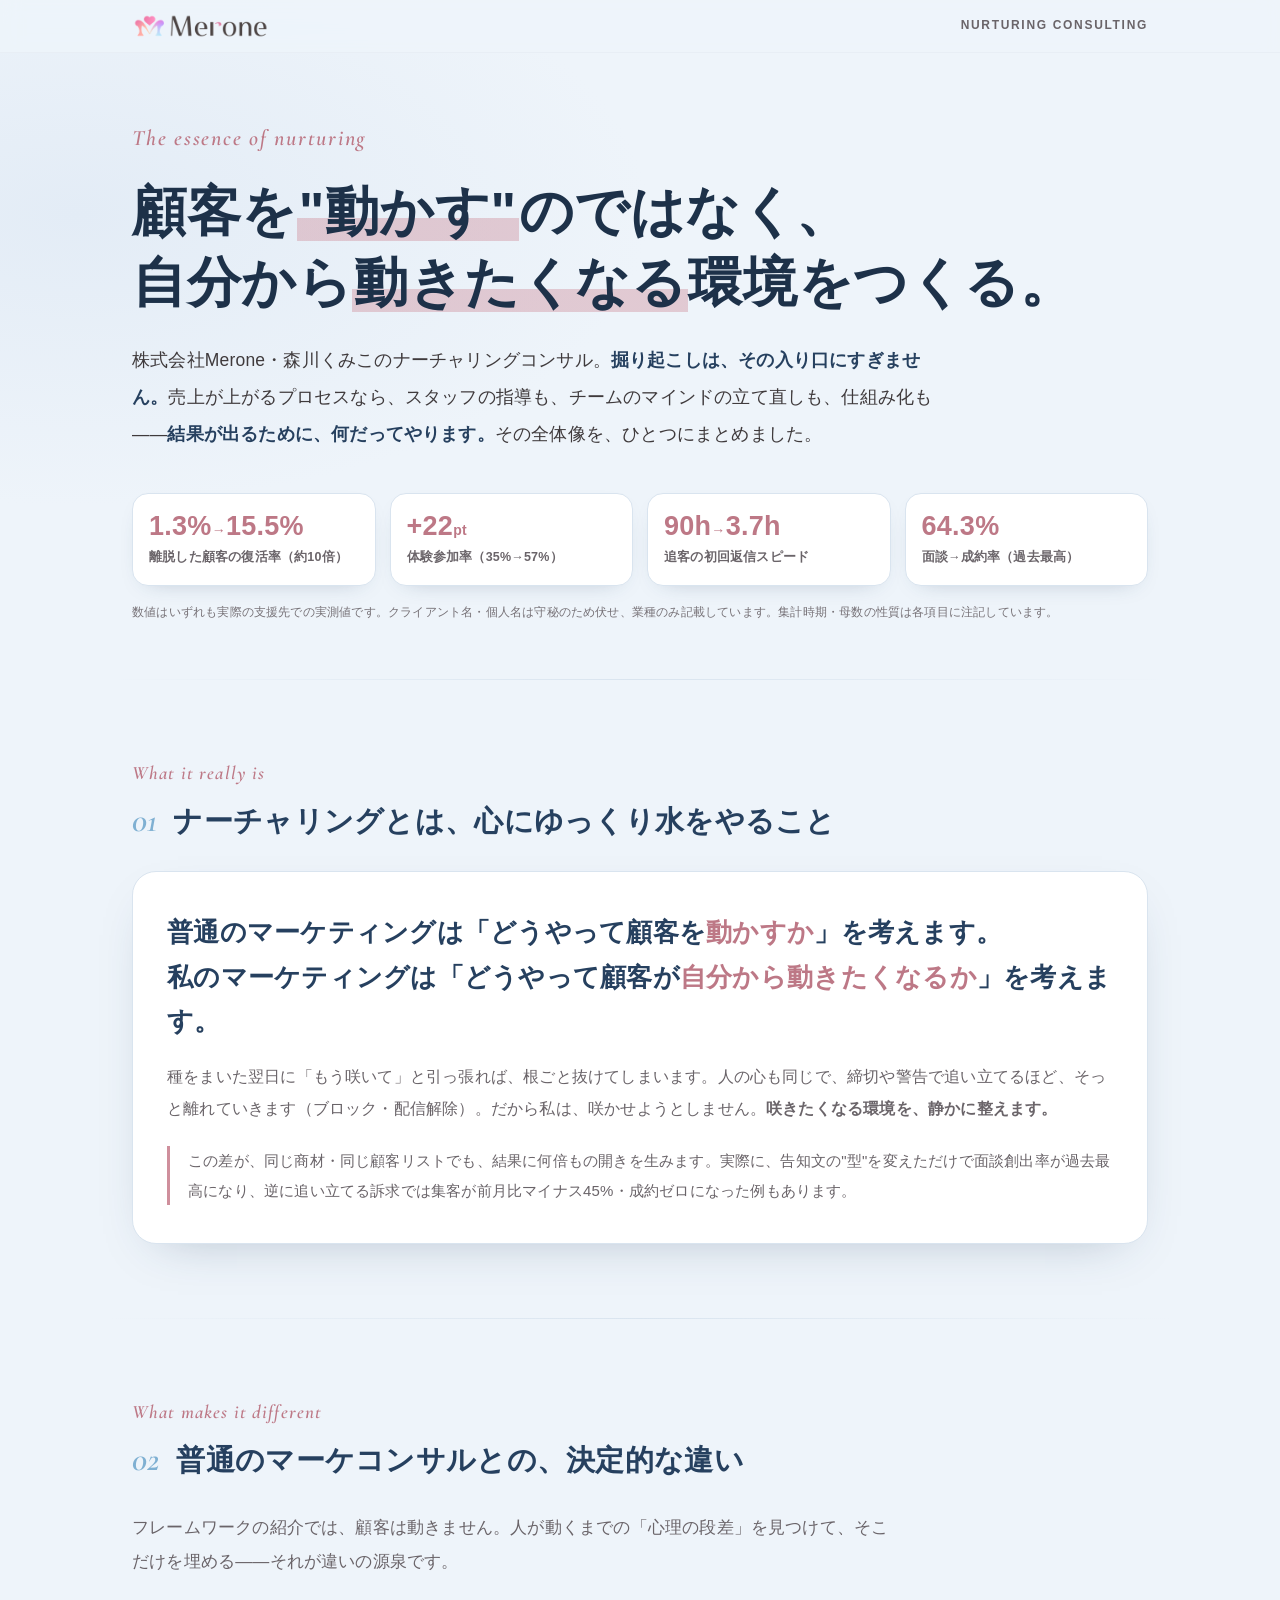
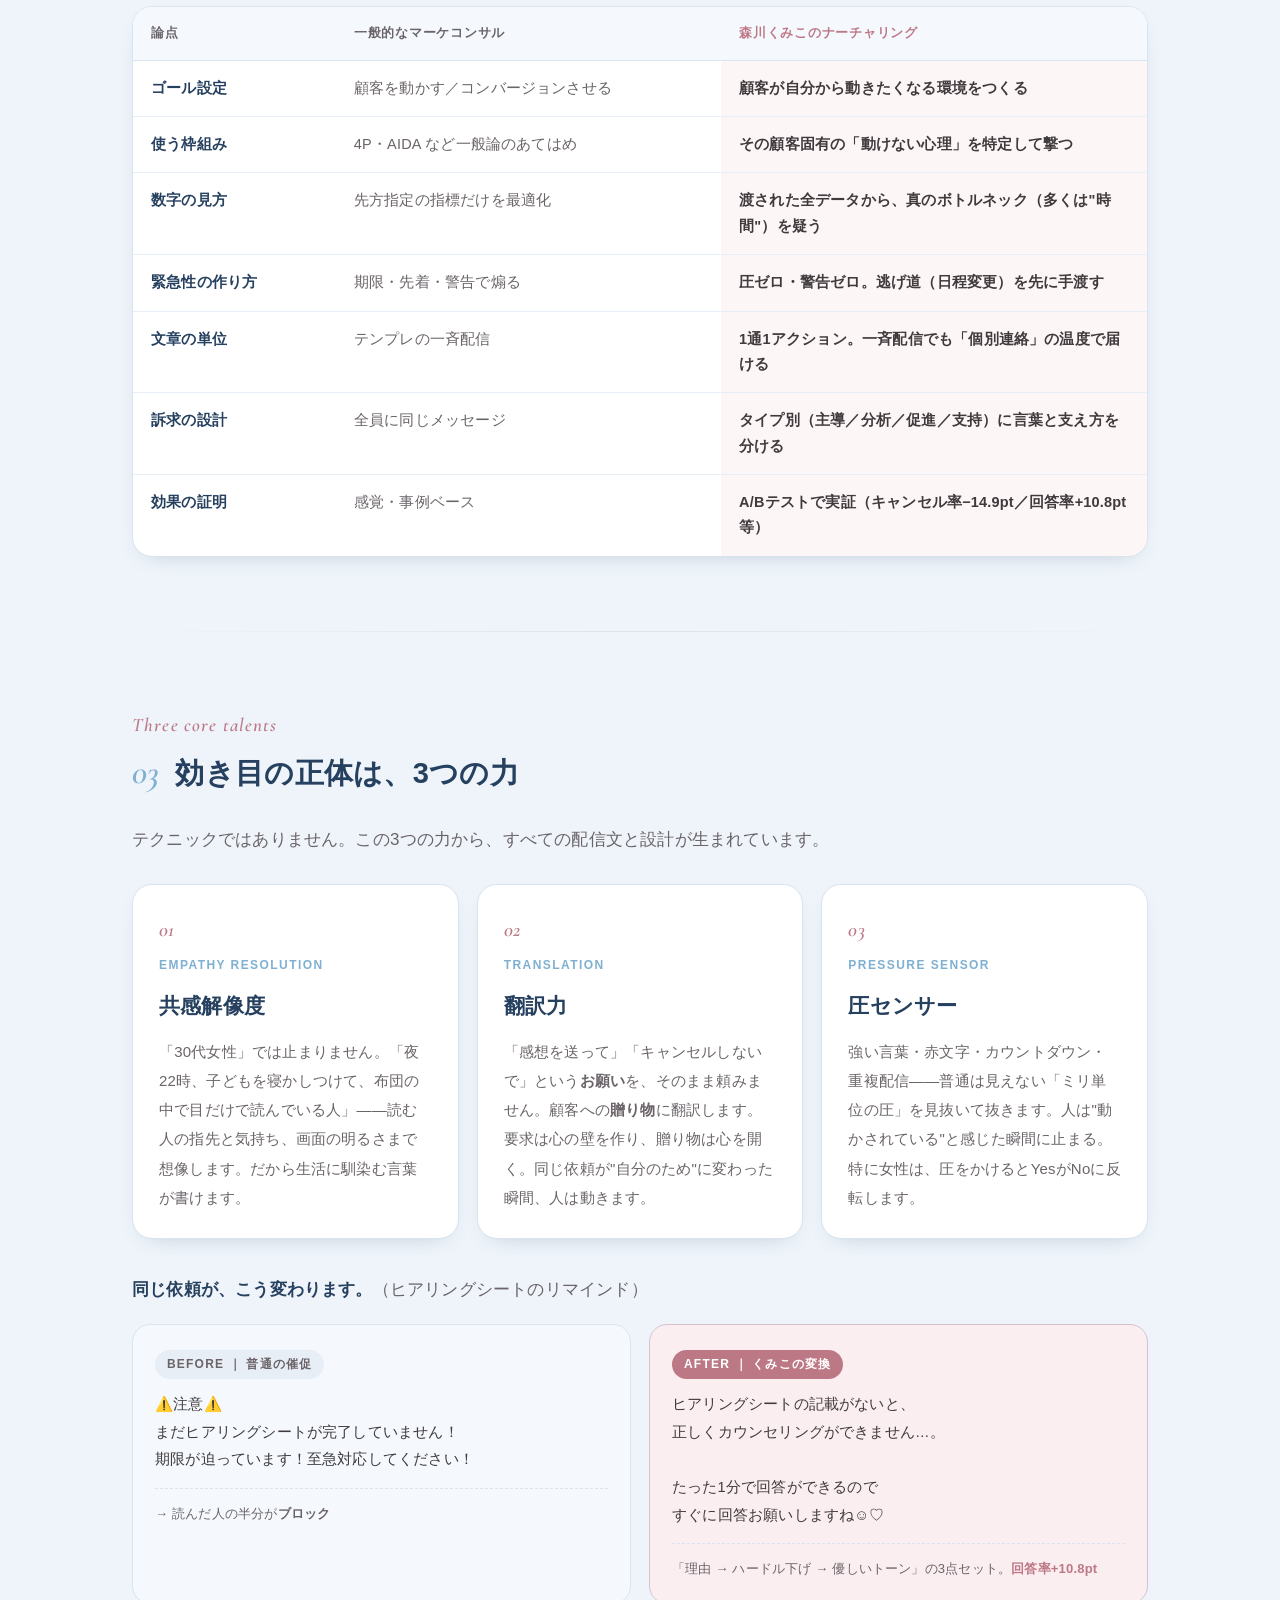
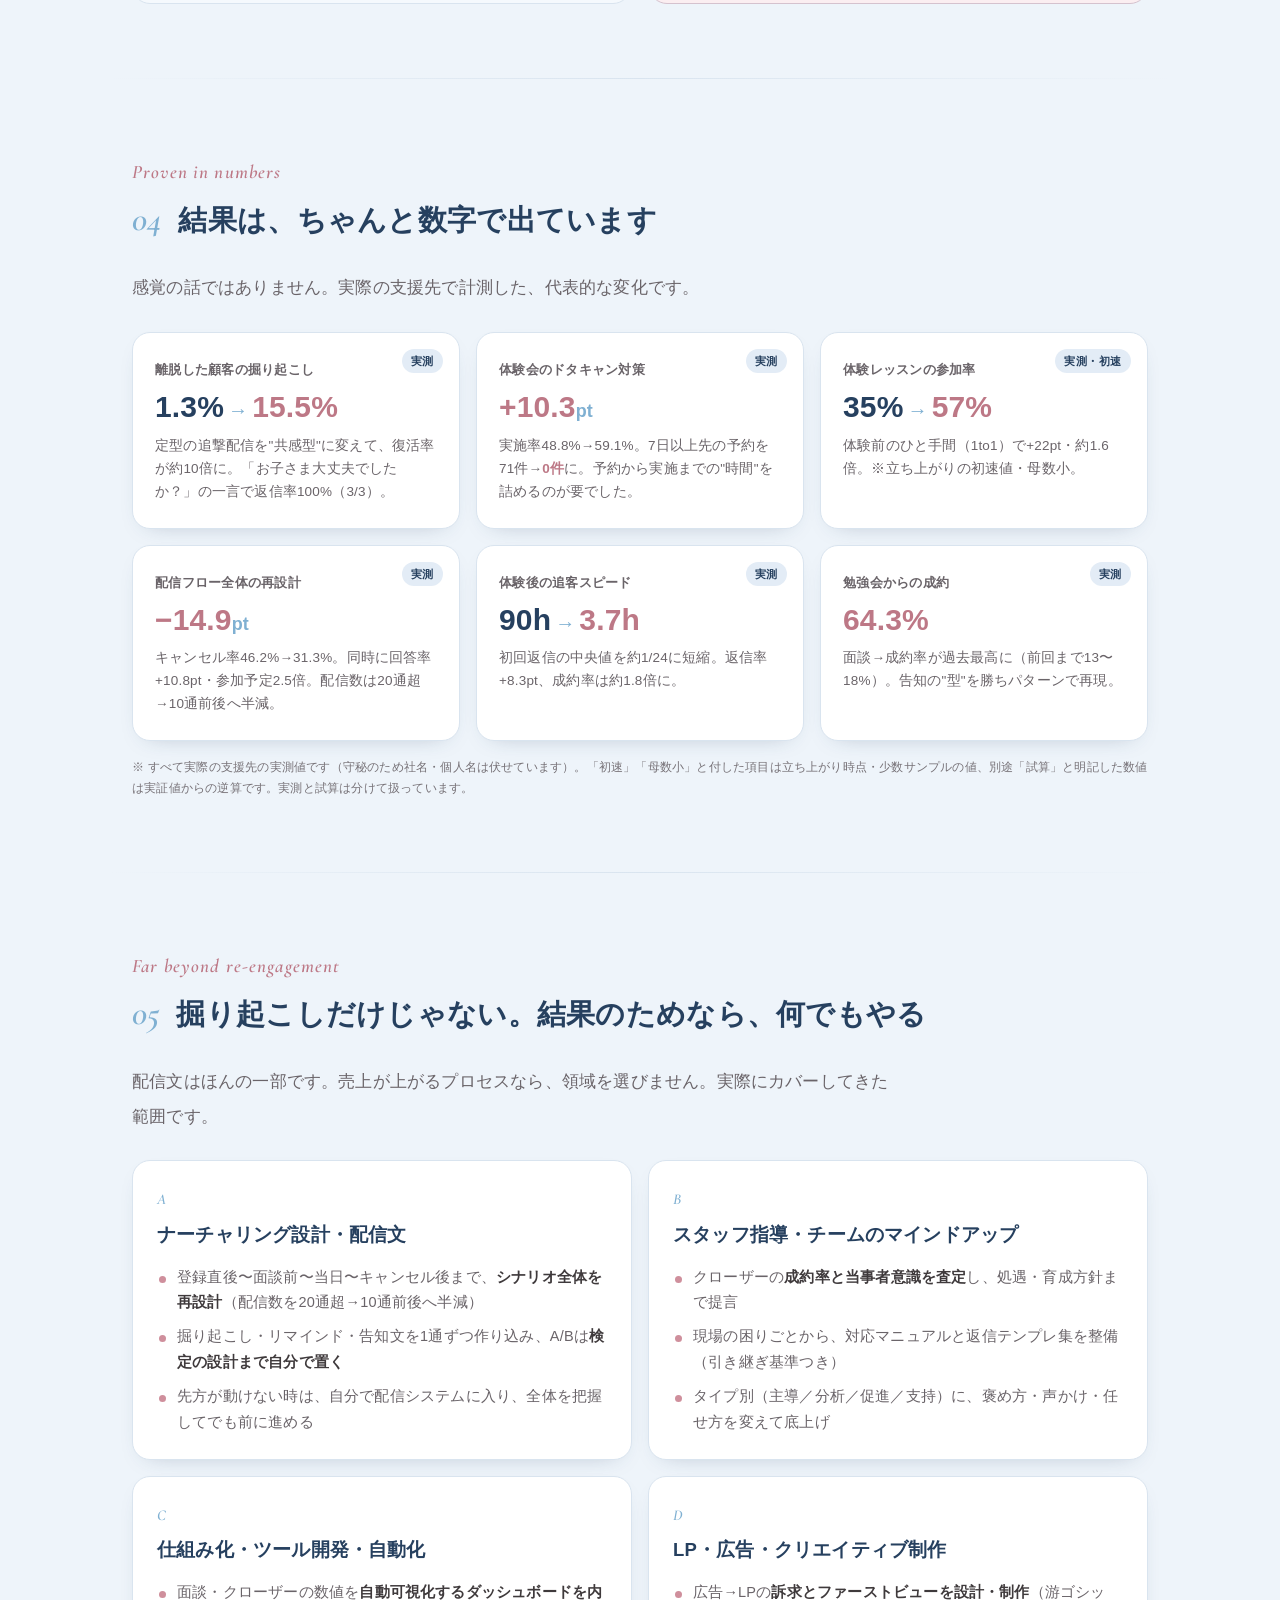
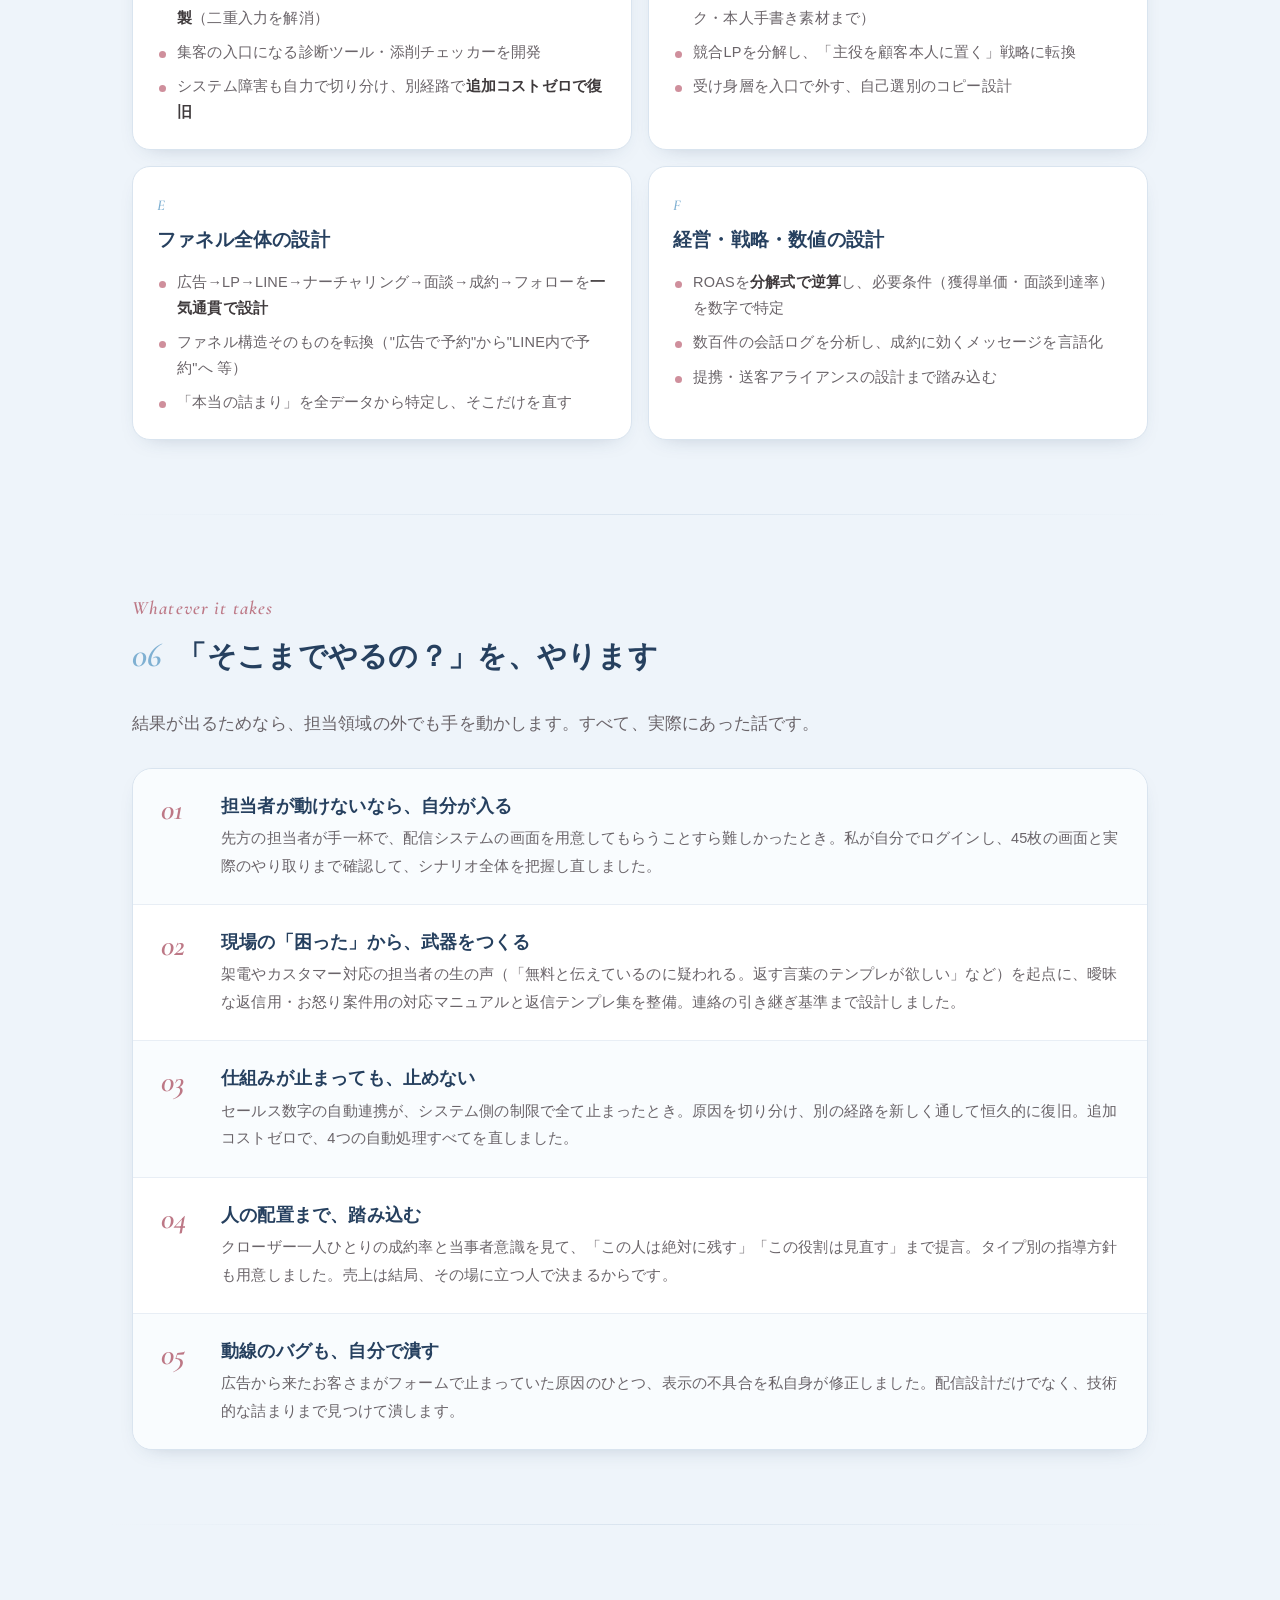
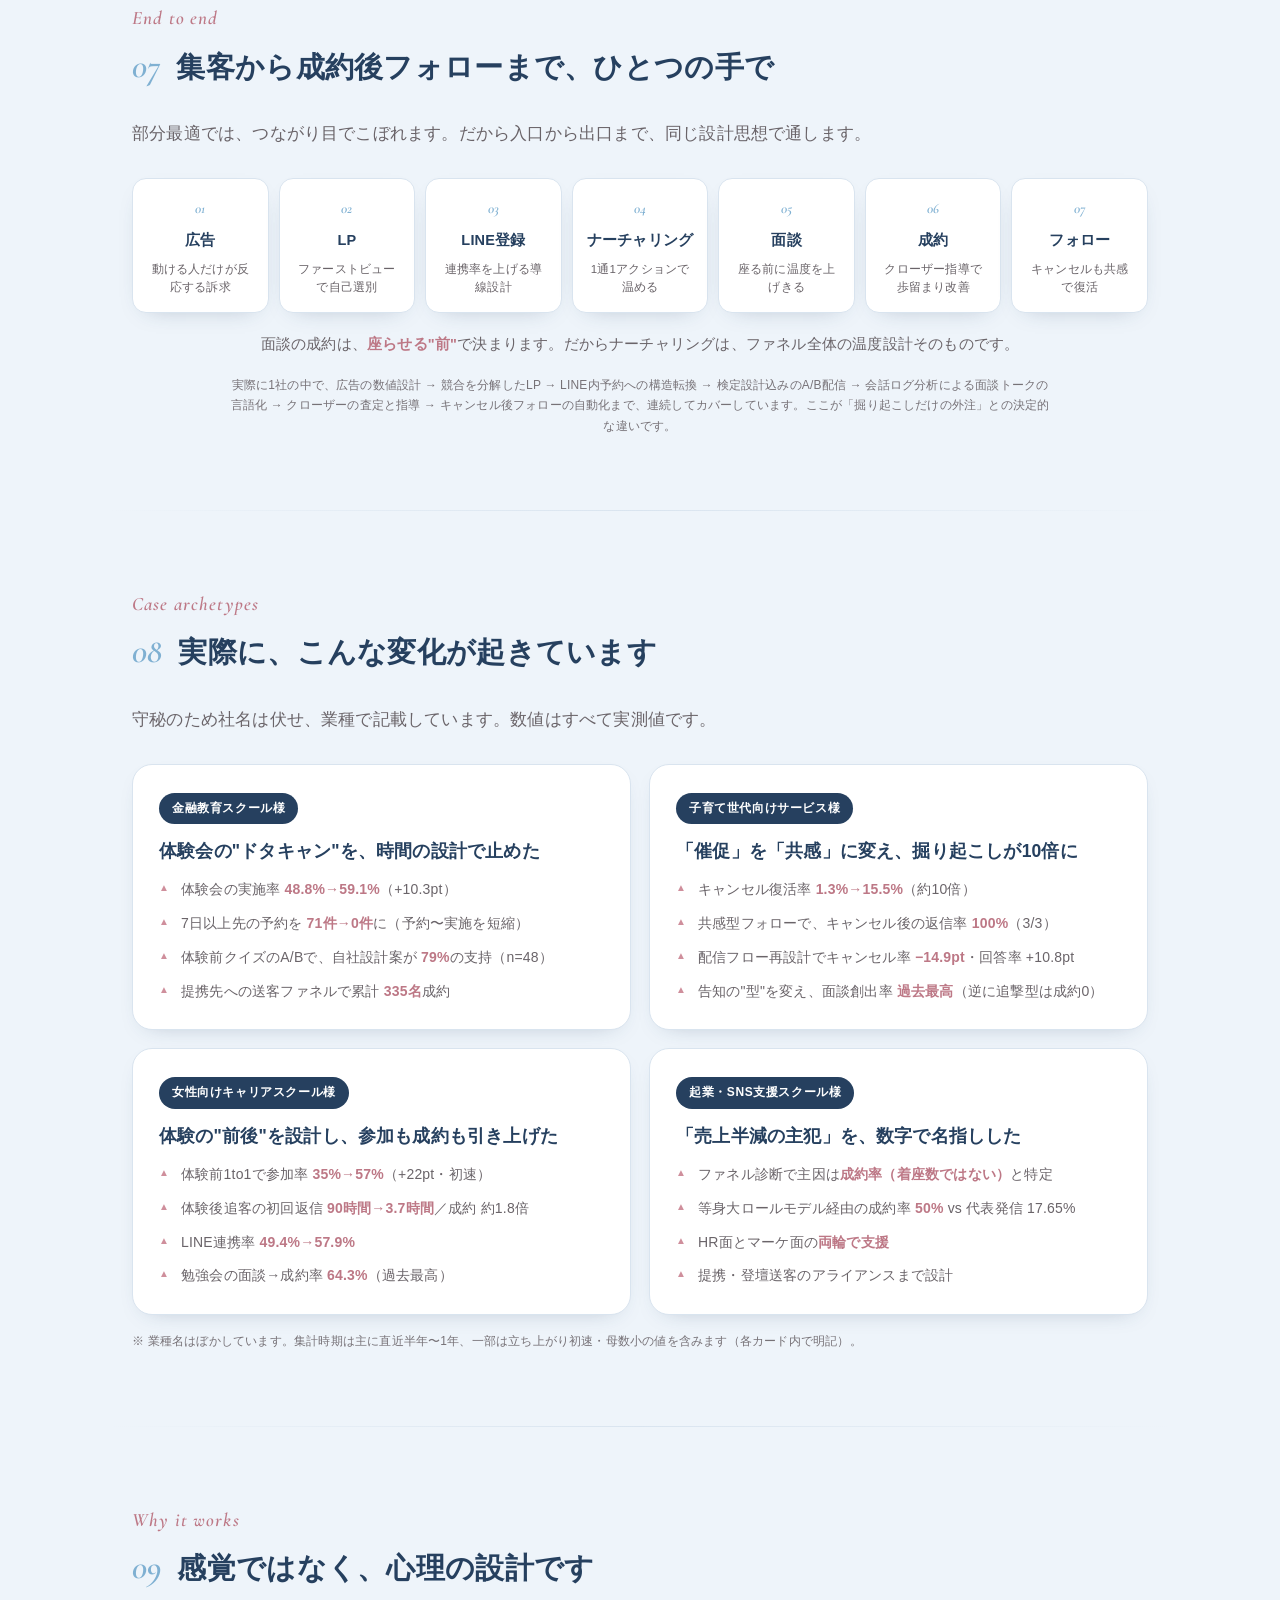
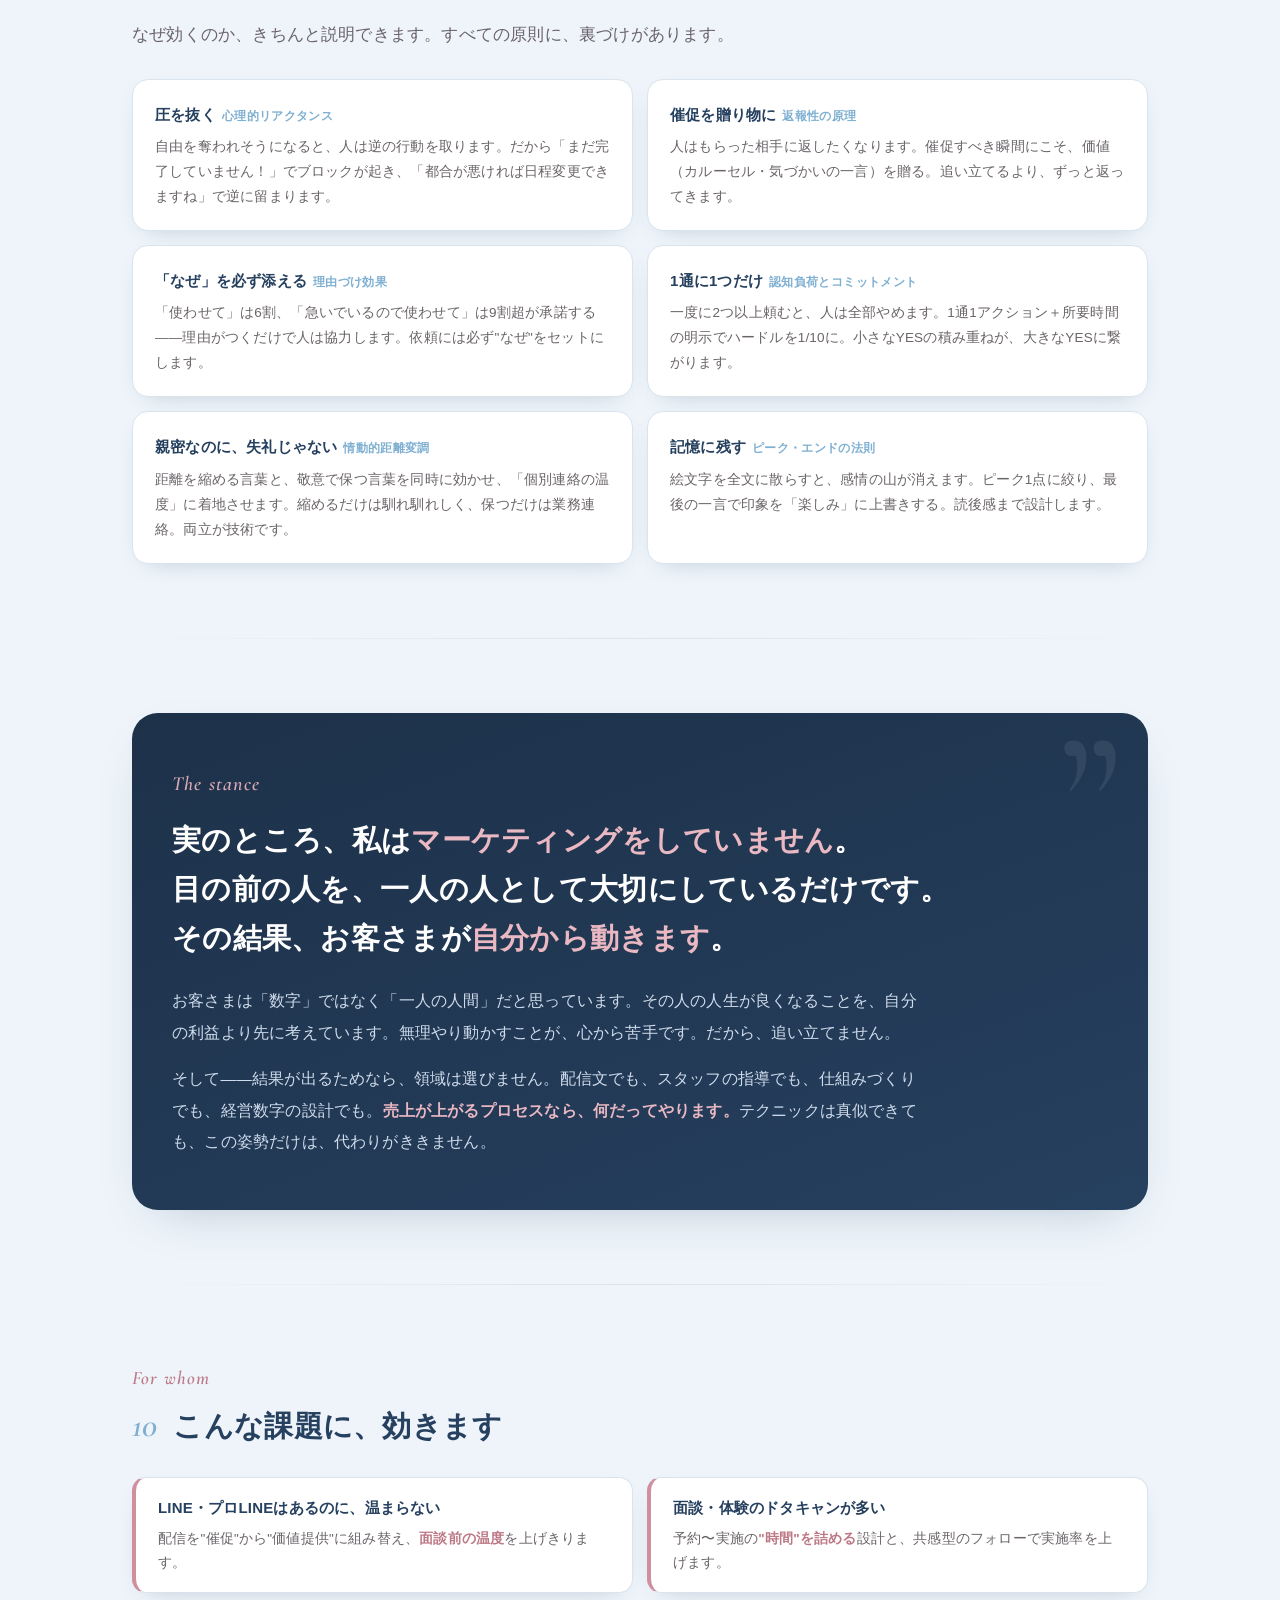
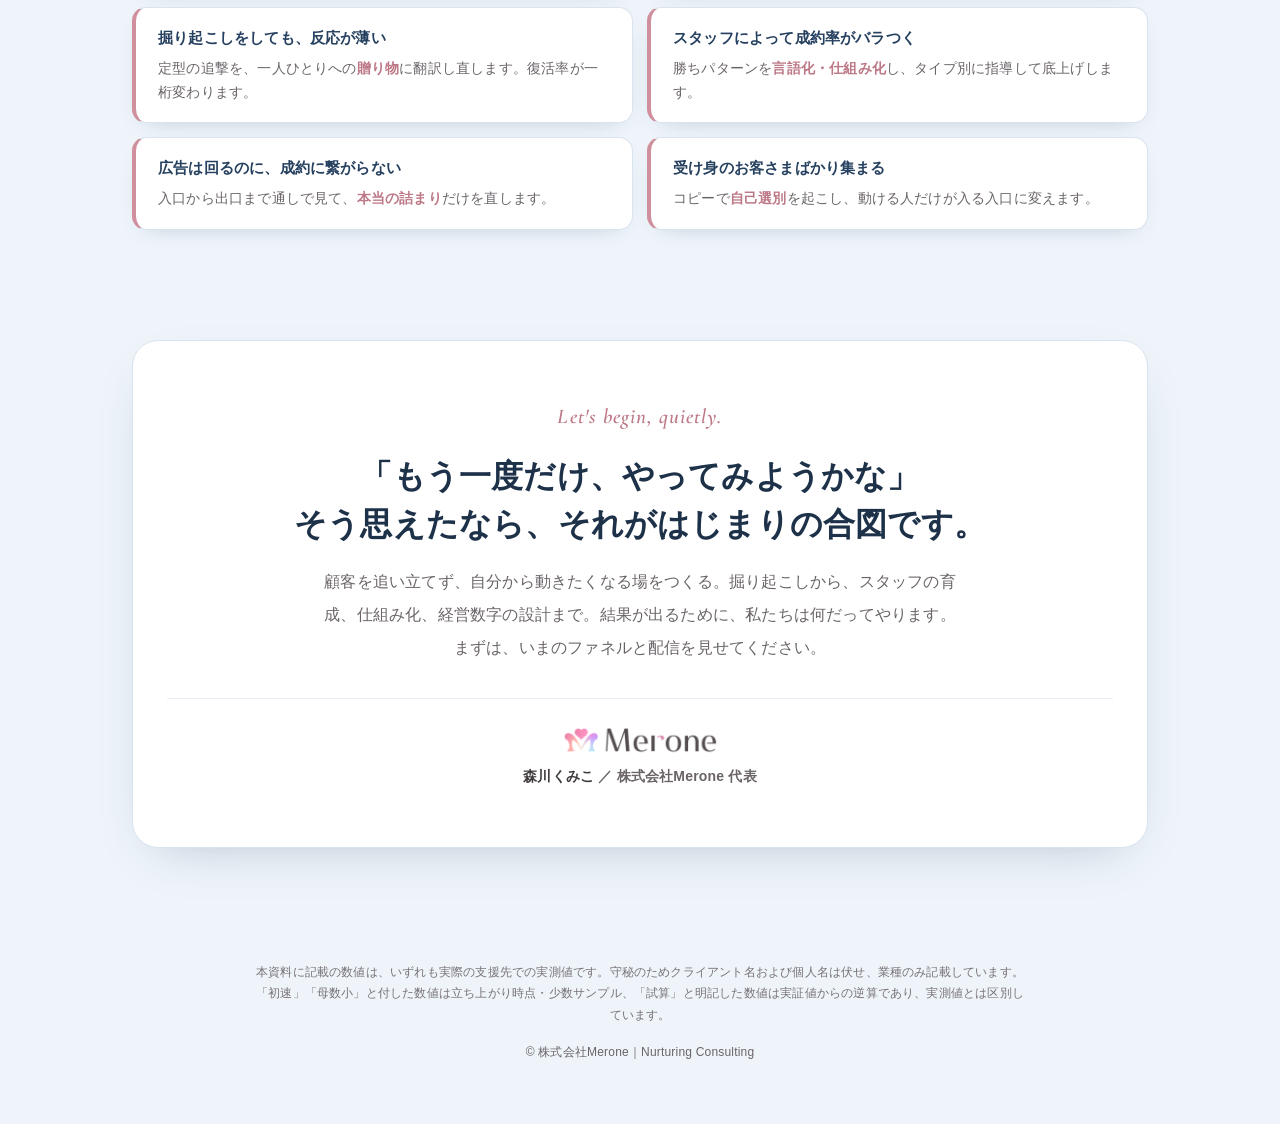
==== index.html @ 86612e66 "ナーチャリングコンサル紹介資料（企業向け・匿名化版）初版 Co-Authored-By: Claude Opus 4.8 (1M context) <noreply@anthropic.com>" ====
<!doctype html>
<html lang="ja">
<head>
<meta charset="utf-8">
<meta name="viewport" content="width=device-width, initial-scale=1">
<title>ナーチャリングコンサルの真髄｜株式会社Merone 森川くみこ</title>
<meta name="description" content="顧客を動かすのではなく、自分から動きたくなる環境をつくる。株式会社Merone・森川くみこのナーチャリングコンサルの本質と提供範囲をまとめた紹介資料です。">
<meta property="og:title" content="ナーチャリングコンサルの真髄｜株式会社Merone">
<meta property="og:description" content="掘り起こしはその入り口にすぎません。売上が上がるプロセスなら、結果のために何だってやる。">
<meta property="og:type" content="website">
<link rel="preconnect" href="https://fonts.googleapis.com">
<link rel="preconnect" href="https://fonts.gstatic.com" crossorigin>
<link href="https://fonts.googleapis.com/css2?family=Cormorant+Garamond:ital,wght@0,500;0,600;1,500&display=swap" rel="stylesheet">
<style>
:root{
  --bg:#eef4fa;
  --bg2:#f5f9fd;
  --panel:#ffffff;
  --ink:#3f3a3c;
  --ink-soft:#6a6469;
  --navy:#26405f;
  --navy-deep:#1d3149;
  --pink:#cf8f9c;
  --pink-deep:#bd7886;
  --pink-soft:#fbeef1;
  --blue:#7fb0d2;
  --blue-soft:#e3ecf6;
  --line:#d9e4ef;
  --line-soft:#e8eef5;
  --shadow:0 18px 50px -28px rgba(38,64,95,.35);
  --shadow-sm:0 8px 24px -16px rgba(38,64,95,.4);
}
@media (prefers-color-scheme: dark){
  :root{
    --bg:#12161d;
    --bg2:#161b24;
    --panel:#1c222c;
    --ink:#e6e8ec;
    --ink-soft:#a3abb7;
    --navy:#a9c4e4;
    --navy-deep:#c4d6ee;
    --pink:#d79aa6;
    --pink-deep:#e0a9b4;
    --pink-soft:#2c2126;
    --blue:#8db6d6;
    --blue-soft:#1f2a38;
    --line:#2c3542;
    --line-soft:#232b36;
    --shadow:0 20px 60px -30px rgba(0,0,0,.7);
    --shadow-sm:0 10px 26px -18px rgba(0,0,0,.7);
  }
}
*{box-sizing:border-box;margin:0;padding:0}
html{scroll-behavior:smooth}
body{
  background:
    radial-gradient(1200px 620px at 82% -8%, var(--pink-soft) 0%, rgba(0,0,0,0) 55%),
    radial-gradient(1100px 560px at 6% 2%, var(--blue-soft) 0%, rgba(0,0,0,0) 52%),
    var(--bg);
  color:var(--ink);
  font-family:"Yu Gothic","YuGothic","Hiragino Kaku Gothic ProN","Hiragino Sans","Noto Sans JP",Meiryo,sans-serif;
  font-size:16px;line-height:1.95;
  -webkit-font-smoothing:antialiased;
  letter-spacing:.012em;
}
.serif{font-family:"Cormorant Garamond","Times New Roman",serif;font-style:italic;letter-spacing:.02em}
img{max-width:100%;display:block}

/* ---------- layout ---------- */
.wrap{max-width:1060px;margin:0 auto;padding:0 22px}
section{padding:74px 0}
.divider{height:1px;background:linear-gradient(90deg,rgba(0,0,0,0),var(--line),rgba(0,0,0,0));max-width:1060px;margin:0 auto}

/* ---------- header ---------- */
header.site{
  position:sticky;top:0;z-index:50;
  backdrop-filter:saturate(1.2) blur(10px);
  background:color-mix(in srgb, var(--bg) 82%, transparent);
  border-bottom:1px solid var(--line-soft);
}
header.site .row{max-width:1060px;margin:0 auto;padding:13px 22px;display:flex;align-items:center;justify-content:space-between;gap:16px}
header.site img{height:26px;width:auto}
header.site .tag{font-size:12px;color:var(--ink-soft);letter-spacing:.14em;font-weight:600}
@media(max-width:560px){header.site .tag{display:none}}

/* ---------- eyebrow / section head ---------- */
.eyebrow{
  font-family:"Cormorant Garamond",serif;font-style:italic;
  font-size:19px;color:var(--pink-deep);letter-spacing:.06em;margin-bottom:10px;font-weight:600;
}
.sec-head{display:flex;align-items:baseline;gap:16px;margin-bottom:30px}
.sec-no{font-family:"Cormorant Garamond",serif;font-style:italic;font-size:34px;color:var(--blue);font-weight:600;line-height:1;flex:none}
.sec-title{font-size:clamp(22px,3.2vw,29px);font-weight:800;color:var(--navy);letter-spacing:.01em;line-height:1.4;text-wrap:balance}
.lead{font-size:17px;color:var(--ink-soft);max-width:760px;line-height:2.05}

/* ---------- hero ---------- */
.hero{padding:64px 0 56px;text-align:left}
.hero .kicker{font-family:"Cormorant Garamond",serif;font-style:italic;font-size:22px;color:var(--pink-deep);letter-spacing:.08em;font-weight:600}
.hero h1{
  font-size:clamp(30px,6vw,54px);font-weight:900;color:var(--navy-deep);
  line-height:1.32;margin:16px 0 24px;letter-spacing:.01em;text-wrap:balance;
}
.hero h1 .hl{
  background:linear-gradient(transparent 62%, color-mix(in srgb,var(--pink) 42%,transparent) 62%);
  padding:0 2px;
}
.hero p.sub{font-size:17.5px;color:var(--ink);max-width:820px;line-height:2.1}
.hero p.sub b{color:var(--navy);font-weight:800}
.proof{display:grid;grid-template-columns:repeat(4,1fr);gap:14px;margin-top:40px}
.proof .p{
  background:var(--panel);border:1px solid var(--line);border-radius:16px;padding:18px 16px;
  box-shadow:var(--shadow-sm);
}
.proof .n{font-size:27px;font-weight:900;color:var(--pink-deep);font-variant-numeric:tabular-nums;line-height:1.1;letter-spacing:.01em}
.proof .n small{font-size:14px;font-weight:800}
.proof .l{font-size:12.5px;color:var(--ink-soft);margin-top:6px;line-height:1.6;font-weight:600}
@media(max-width:760px){.proof{grid-template-columns:repeat(2,1fr)}}

/* ---------- generic cards ---------- */
.grid{display:grid;gap:18px}
.g2{grid-template-columns:repeat(2,1fr)}
.g3{grid-template-columns:repeat(3,1fr)}
@media(max-width:820px){.g2,.g3{grid-template-columns:1fr}}
.card{background:var(--panel);border:1px solid var(--line);border-radius:20px;padding:26px 26px;box-shadow:var(--shadow-sm)}
.card h3{font-size:19px;color:var(--navy);font-weight:800;margin-bottom:10px;letter-spacing:.01em}
.card p{font-size:15px;color:var(--ink-soft);line-height:1.95}

/* talent cards */
.talent .no{font-family:"Cormorant Garamond",serif;font-style:italic;font-size:20px;color:var(--pink-deep);font-weight:600}
.talent .en{font-size:12px;color:var(--blue);letter-spacing:.12em;font-weight:700;margin-top:4px}
.talent h3{margin-top:8px;font-size:21px}

/* ---------- reframe / garden ---------- */
.reframe{background:var(--panel);border:1px solid var(--line);border-radius:24px;padding:38px 34px;box-shadow:var(--shadow);position:relative;overflow:hidden}
.reframe .big{font-size:clamp(20px,3vw,26px);font-weight:800;color:var(--navy);line-height:1.7;letter-spacing:.01em}
.reframe .big .accent{color:var(--pink-deep)}
.reframe .note{margin-top:18px;font-size:15.5px;color:var(--ink-soft);line-height:2.05}
.reframe .quote{margin-top:22px;padding-left:18px;border-left:3px solid var(--pink);font-size:15px;color:var(--ink-soft);font-style:normal}

/* ---------- comparison table ---------- */
.tblwrap{overflow-x:auto;border:1px solid var(--line);border-radius:20px;background:var(--panel);box-shadow:var(--shadow-sm)}
table.cmp{border-collapse:collapse;width:100%;min-width:680px;font-size:14.5px}
table.cmp th{background:var(--bg2);color:var(--ink-soft);font-size:12.5px;letter-spacing:.06em;text-align:left;padding:14px 18px;font-weight:800;border-bottom:1px solid var(--line)}
table.cmp th.them{color:var(--ink-soft)}
table.cmp th.us{color:var(--pink-deep)}
table.cmp td{padding:15px 18px;border-bottom:1px solid var(--line-soft);vertical-align:top;line-height:1.75}
table.cmp tr:last-child td{border-bottom:0}
table.cmp td.axis{font-weight:800;color:var(--navy);width:20%;white-space:nowrap}
table.cmp td.them{color:var(--ink-soft);width:38%}
table.cmp td.us{color:var(--ink);width:42%;background:color-mix(in srgb,var(--pink-soft) 55%,transparent);font-weight:600}

/* ---------- before/after ---------- */
.ba{display:grid;grid-template-columns:1fr 1fr;gap:18px}
@media(max-width:820px){.ba{grid-template-columns:1fr}}
.ba .box{border-radius:18px;padding:22px 22px;border:1px solid var(--line)}
.ba .before{background:var(--bg2)}
.ba .after{background:var(--pink-soft);border-color:color-mix(in srgb,var(--pink) 40%,var(--line))}
.ba .lab{font-size:12px;font-weight:800;letter-spacing:.1em;margin-bottom:12px;display:inline-block;padding:3px 12px;border-radius:999px}
.ba .before .lab{color:var(--ink-soft);background:var(--line-soft)}
.ba .after .lab{color:#fff;background:var(--pink-deep)}
.ba .msg{font-size:14.5px;line-height:1.9;white-space:pre-line;color:var(--ink)}
.ba .res{margin-top:14px;font-size:13px;color:var(--ink-soft);border-top:1px dashed var(--line);padding-top:12px}
.ba .res b{color:var(--pink-deep);font-weight:800}

/* ---------- stat grid ---------- */
.stats{display:grid;grid-template-columns:repeat(3,1fr);gap:16px}
@media(max-width:820px){.stats{grid-template-columns:repeat(2,1fr)}}
@media(max-width:520px){.stats{grid-template-columns:1fr}}
.stat{background:var(--panel);border:1px solid var(--line);border-radius:18px;padding:24px 22px;box-shadow:var(--shadow-sm);position:relative}
.stat .flow{font-size:13px;color:var(--ink-soft);font-weight:700;margin-bottom:8px;letter-spacing:.02em}
.stat .big{font-size:30px;font-weight:900;color:var(--navy);font-variant-numeric:tabular-nums;line-height:1.15;letter-spacing:.005em}
.stat .big .to{color:var(--blue);font-weight:800;font-size:20px;margin:0 4px}
.stat .big .up{color:var(--pink-deep)}
.stat .cap{font-size:13.5px;color:var(--ink-soft);margin-top:10px;line-height:1.7}
.stat .tagv{position:absolute;top:16px;right:16px;font-size:10.5px;font-weight:800;letter-spacing:.05em;padding:2px 9px;border-radius:999px;background:var(--blue-soft);color:var(--navy)}

/* ---------- scope map ---------- */
.scope{display:grid;grid-template-columns:repeat(2,1fr);gap:16px}
@media(max-width:820px){.scope{grid-template-columns:1fr}}
.scope .s{background:var(--panel);border:1px solid var(--line);border-radius:18px;padding:24px 24px;box-shadow:var(--shadow-sm)}
.scope .s .cat{font-family:"Cormorant Garamond",serif;font-style:italic;font-size:15px;color:var(--blue);font-weight:600;letter-spacing:.08em}
.scope .s h3{font-size:18.5px;color:var(--navy);font-weight:800;margin:2px 0 12px}
.scope .s ul{list-style:none;display:flex;flex-direction:column;gap:9px}
.scope .s li{font-size:14.5px;color:var(--ink-soft);line-height:1.75;padding-left:20px;position:relative}
.scope .s li::before{content:"";position:absolute;left:2px;top:11px;width:7px;height:7px;border-radius:50%;background:var(--pink)}
.scope .s li b{color:var(--ink);font-weight:800}

/* episodes */
.episodes{display:flex;flex-direction:column;border:1px solid var(--line);border-radius:20px;overflow:hidden;background:var(--panel);box-shadow:var(--shadow-sm)}
.episodes .ep{display:flex;gap:20px;padding:24px 28px;border-bottom:1px solid var(--line-soft);align-items:flex-start}
.episodes .ep:last-child{border-bottom:0}
.episodes .ep:nth-child(odd){background:color-mix(in srgb,var(--bg2) 55%,transparent)}
.episodes .epn{font-family:"Cormorant Garamond",serif;font-style:italic;font-size:30px;color:var(--pink-deep);font-weight:600;line-height:1.1;flex:none;width:40px}
.episodes .epc h3{font-size:17.5px;color:var(--navy);font-weight:800;margin-bottom:6px;line-height:1.5}
.episodes .epc p{font-size:14.5px;color:var(--ink-soft);line-height:1.9}
@media(max-width:560px){.episodes .ep{gap:14px;padding:20px 20px}.episodes .epn{width:30px;font-size:24px}}

/* ---------- funnel flow ---------- */
.funnel{display:flex;flex-wrap:wrap;gap:10px;align-items:stretch}
.funnel .step{flex:1;min-width:118px;background:var(--panel);border:1px solid var(--line);border-radius:14px;padding:16px 14px;text-align:center;box-shadow:var(--shadow-sm);position:relative}
.funnel .step .k{font-family:"Cormorant Garamond",serif;font-style:italic;color:var(--blue);font-size:14px;font-weight:600}
.funnel .step .t{font-size:14.5px;font-weight:800;color:var(--navy);margin-top:4px}
.funnel .step .d{font-size:11.5px;color:var(--ink-soft);margin-top:5px;line-height:1.6}
.funnel-note{margin-top:18px;font-size:14.5px;color:var(--ink-soft);text-align:center;line-height:1.9}
.funnel-note b{color:var(--pink-deep);font-weight:800}

/* ---------- case cards ---------- */
.case{background:var(--panel);border:1px solid var(--line);border-radius:20px;padding:26px 26px;box-shadow:var(--shadow-sm)}
.case .seg{font-size:12px;font-weight:800;letter-spacing:.05em;color:#fff;background:var(--navy);display:inline-block;padding:4px 13px;border-radius:999px;margin-bottom:14px}
.case h3{font-size:17.5px;color:var(--navy);font-weight:800;margin-bottom:14px;line-height:1.5}
.case ul{list-style:none;display:flex;flex-direction:column;gap:10px}
.case li{font-size:14px;color:var(--ink-soft);line-height:1.7;padding-left:22px;position:relative}
.case li::before{content:"▲";position:absolute;left:0;top:1px;color:var(--pink);font-size:10px}
.case li b{color:var(--pink-deep);font-weight:800;font-variant-numeric:tabular-nums}

/* ---------- psychology mini ---------- */
.psy{display:grid;grid-template-columns:repeat(2,1fr);gap:14px}
@media(max-width:820px){.psy{grid-template-columns:1fr}}
.psy .p{background:var(--panel);border:1px solid var(--line);border-radius:16px;padding:20px 22px;box-shadow:var(--shadow-sm)}
.psy .p .th{font-size:15px;font-weight:800;color:var(--navy);margin-bottom:6px}
.psy .p .th span{font-size:12px;color:var(--blue);font-weight:700;margin-left:6px;letter-spacing:.03em}
.psy .p p{font-size:13.5px;color:var(--ink-soft);line-height:1.85}

/* ---------- stance ---------- */
.stance{background:linear-gradient(160deg,var(--navy-deep),var(--navy));border-radius:26px;padding:52px 40px;color:#eaf1fb;box-shadow:var(--shadow);position:relative;overflow:hidden}
.stance::before{content:"”";position:absolute;top:-10px;right:24px;font-family:"Cormorant Garamond",serif;font-size:200px;color:rgba(255,255,255,.08);line-height:1}
.stance .e{font-family:"Cormorant Garamond",serif;font-style:italic;color:#d9a9b4;font-size:20px;letter-spacing:.06em;font-weight:600}
.stance h2{font-size:clamp(21px,3.3vw,29px);font-weight:800;line-height:1.7;margin:12px 0 22px;color:#fff;letter-spacing:.01em}
.stance h2 em{font-style:normal;color:#eab8c2}
.stance p{font-size:15.5px;line-height:2.05;color:#cfdcec;max-width:760px}
.stance p+p{margin-top:14px}

/* ---------- for-whom ---------- */
.whom{display:grid;grid-template-columns:repeat(2,1fr);gap:14px}
@media(max-width:820px){.whom{grid-template-columns:1fr}}
.whom .w{background:var(--panel);border:1px solid var(--line);border-left:4px solid var(--pink);border-radius:14px;padding:18px 22px;box-shadow:var(--shadow-sm)}
.whom .w .q{font-size:15px;font-weight:800;color:var(--navy);line-height:1.6}
.whom .w .a{font-size:13.5px;color:var(--ink-soft);margin-top:7px;line-height:1.75}
.whom .w .a b{color:var(--pink-deep);font-weight:800}

/* ---------- closing ---------- */
.closing{text-align:center;background:var(--panel);border:1px solid var(--line);border-radius:26px;padding:56px 34px;box-shadow:var(--shadow)}
.closing .e{font-family:"Cormorant Garamond",serif;font-style:italic;color:var(--pink-deep);font-size:21px;font-weight:600;letter-spacing:.05em}
.closing h2{font-size:clamp(22px,3.6vw,32px);font-weight:900;color:var(--navy-deep);margin:14px 0 18px;line-height:1.5;text-wrap:balance}
.closing p{font-size:16px;color:var(--ink-soft);max-width:640px;margin:0 auto;line-height:2.05}
.sign{margin-top:34px;padding-top:26px;border-top:1px solid var(--line-soft);display:flex;flex-direction:column;align-items:center;gap:8px}
.sign img{height:30px;width:auto;opacity:.95}
.sign .who{font-size:14px;color:var(--ink);font-weight:800}
.sign .who span{color:var(--ink-soft);font-weight:600}

/* footer */
footer{padding:40px 22px 60px;text-align:center;color:var(--ink-soft);font-size:12px;line-height:1.9}
footer .note{max-width:780px;margin:0 auto 14px;font-size:11.5px;opacity:.9}

.mini-note{font-size:12px;color:var(--ink-soft);margin-top:16px;line-height:1.7;opacity:.9}
.mono{font-variant-numeric:tabular-nums}
</style>
</head>
<body>

<header class="site">
  <div class="row">
    <img src="merone-logo.png" alt="Merone">
    <div class="tag">NURTURING&nbsp;CONSULTING</div>
  </div>
</header>

<!-- HERO -->
<div class="wrap">
  <section class="hero">
    <div class="kicker">The essence of nurturing</div>
    <h1>顧客を<span class="hl">"動かす"</span>のではなく、<br>自分から<span class="hl">動きたくなる</span>環境をつくる。</h1>
    <p class="sub">株式会社Merone・森川くみこのナーチャリングコンサル。<b>掘り起こしは、その入り口にすぎません。</b>売上が上がるプロセスなら、スタッフの指導も、チームのマインドの立て直しも、仕組み化も——<b>結果が出るために、何だってやります。</b>その全体像を、ひとつにまとめました。</p>

    <div class="proof">
      <div class="p"><div class="n">1.3%<small>→</small>15.5%</div><div class="l">離脱した顧客の復活率（約10倍）</div></div>
      <div class="p"><div class="n">+22<small>pt</small></div><div class="l">体験参加率（35%→57%）</div></div>
      <div class="p"><div class="n">90h<small>→</small>3.7h</div><div class="l">追客の初回返信スピード</div></div>
      <div class="p"><div class="n">64.3%</div><div class="l">面談→成約率（過去最高）</div></div>
    </div>
    <p class="mini-note">数値はいずれも実際の支援先での実測値です。クライアント名・個人名は守秘のため伏せ、業種のみ記載しています。集計時期・母数の性質は各項目に注記しています。</p>
  </section>
</div>

<div class="divider"></div>

<!-- 01 一言でいうと -->
<div class="wrap">
  <section>
    <div class="eyebrow">What it really is</div>
    <div class="sec-head"><div class="sec-no">01</div><div class="sec-title">ナーチャリングとは、心にゆっくり水をやること</div></div>
    <div class="reframe">
      <div class="big">普通のマーケティングは「どうやって顧客を<span class="accent">動かすか</span>」を考えます。<br>私のマーケティングは「どうやって顧客が<span class="accent">自分から動きたくなるか</span>」を考えます。</div>
      <div class="note">種をまいた翌日に「もう咲いて」と引っ張れば、根ごと抜けてしまいます。人の心も同じで、締切や警告で追い立てるほど、そっと離れていきます（ブロック・配信解除）。だから私は、咲かせようとしません。<b>咲きたくなる環境を、静かに整えます。</b></div>
      <div class="quote">この差が、同じ商材・同じ顧客リストでも、結果に何倍もの開きを生みます。実際に、告知文の"型"を変えただけで面談創出率が過去最高になり、逆に追い立てる訴求では集客が前月比マイナス45%・成約ゼロになった例もあります。</div>
    </div>
  </section>
</div>

<div class="divider"></div>

<!-- 02 違い -->
<div class="wrap">
  <section>
    <div class="eyebrow">What makes it different</div>
    <div class="sec-head"><div class="sec-no">02</div><div class="sec-title">普通のマーケコンサルとの、決定的な違い</div></div>
    <p class="lead" style="margin-bottom:26px">フレームワークの紹介では、顧客は動きません。人が動くまでの「心理の段差」を見つけて、そこだけを埋める——それが違いの源泉です。</p>
    <div class="tblwrap">
      <table class="cmp">
        <thead><tr><th>論点</th><th class="them">一般的なマーケコンサル</th><th class="us">森川くみこのナーチャリング</th></tr></thead>
        <tbody>
          <tr><td class="axis">ゴール設定</td><td class="them">顧客を動かす／コンバージョンさせる</td><td class="us">顧客が自分から動きたくなる環境をつくる</td></tr>
          <tr><td class="axis">使う枠組み</td><td class="them">4P・AIDA など一般論のあてはめ</td><td class="us">その顧客固有の「動けない心理」を特定して撃つ</td></tr>
          <tr><td class="axis">数字の見方</td><td class="them">先方指定の指標だけを最適化</td><td class="us">渡された全データから、真のボトルネック（多くは"時間"）を疑う</td></tr>
          <tr><td class="axis">緊急性の作り方</td><td class="them">期限・先着・警告で煽る</td><td class="us">圧ゼロ・警告ゼロ。逃げ道（日程変更）を先に手渡す</td></tr>
          <tr><td class="axis">文章の単位</td><td class="them">テンプレの一斉配信</td><td class="us">1通1アクション。一斉配信でも「個別連絡」の温度で届ける</td></tr>
          <tr><td class="axis">訴求の設計</td><td class="them">全員に同じメッセージ</td><td class="us">タイプ別（主導／分析／促進／支持）に言葉と支え方を分ける</td></tr>
          <tr><td class="axis">効果の証明</td><td class="them">感覚・事例ベース</td><td class="us">A/Bテストで実証（キャンセル率−14.9pt／回答率+10.8pt 等）</td></tr>
        </tbody>
      </table>
    </div>
  </section>
</div>

<div class="divider"></div>

<!-- 03 3つの才能 -->
<div class="wrap">
  <section>
    <div class="eyebrow">Three core talents</div>
    <div class="sec-head"><div class="sec-no">03</div><div class="sec-title">効き目の正体は、3つの力</div></div>
    <p class="lead" style="margin-bottom:26px">テクニックではありません。この3つの力から、すべての配信文と設計が生まれています。</p>
    <div class="grid g3">
      <div class="card talent">
        <div class="no">01</div><div class="en">EMPATHY RESOLUTION</div>
        <h3>共感解像度</h3>
        <p>「30代女性」では止まりません。「夜22時、子どもを寝かしつけて、布団の中で目だけで読んでいる人」——読む人の指先と気持ち、画面の明るさまで想像します。だから生活に馴染む言葉が書けます。</p>
      </div>
      <div class="card talent">
        <div class="no">02</div><div class="en">TRANSLATION</div>
        <h3>翻訳力</h3>
        <p>「感想を送って」「キャンセルしないで」という<b>お願い</b>を、そのまま頼みません。顧客への<b>贈り物</b>に翻訳します。要求は心の壁を作り、贈り物は心を開く。同じ依頼が"自分のため"に変わった瞬間、人は動きます。</p>
      </div>
      <div class="card talent">
        <div class="no">03</div><div class="en">PRESSURE SENSOR</div>
        <h3>圧センサー</h3>
        <p>強い言葉・赤文字・カウントダウン・重複配信——普通は見えない「ミリ単位の圧」を見抜いて抜きます。人は"動かされている"と感じた瞬間に止まる。特に女性は、圧をかけるとYesがNoに反転します。</p>
      </div>
    </div>

    <!-- before/after -->
    <div style="margin-top:34px">
      <p class="lead" style="margin-bottom:16px"><b style="color:var(--navy)">同じ依頼が、こう変わります。</b>（ヒアリングシートのリマインド）</p>
      <div class="ba">
        <div class="box before">
          <span class="lab">BEFORE ｜ 普通の催促</span>
          <div class="msg">⚠️注意⚠️
まだヒアリングシートが完了していません！
期限が迫っています！至急対応してください！</div>
          <div class="res">→ 読んだ人の半分が<b style="color:var(--ink-soft)">ブロック</b></div>
        </div>
        <div class="box after">
          <span class="lab">AFTER ｜ くみこの変換</span>
          <div class="msg">ヒアリングシートの記載がないと、
正しくカウンセリングができません…。

たった1分で回答ができるので
すぐに回答お願いしますね☺️♡</div>
          <div class="res">「理由 → ハードル下げ → 優しいトーン」の3点セット。<b>回答率+10.8pt</b></div>
        </div>
      </div>
    </div>
  </section>
</div>

<div class="divider"></div>

<!-- 04 数字 -->
<div class="wrap">
  <section>
    <div class="eyebrow">Proven in numbers</div>
    <div class="sec-head"><div class="sec-no">04</div><div class="sec-title">結果は、ちゃんと数字で出ています</div></div>
    <p class="lead" style="margin-bottom:26px">感覚の話ではありません。実際の支援先で計測した、代表的な変化です。</p>
    <div class="stats">
      <div class="stat"><span class="tagv">実測</span><div class="flow">離脱した顧客の掘り起こし</div><div class="big"><span class="mono">1.3%</span><span class="to">→</span><span class="up mono">15.5%</span></div><div class="cap">定型の追撃配信を"共感型"に変えて、復活率が約10倍に。「お子さま大丈夫でしたか？」の一言で返信率100%（3/3）。</div></div>
      <div class="stat"><span class="tagv">実測</span><div class="flow">体験会のドタキャン対策</div><div class="big"><span class="up mono">+10.3</span><span style="font-size:18px;color:var(--blue)">pt</span></div><div class="cap">実施率48.8%→59.1%。7日以上先の予約を71件→<b style="color:var(--pink-deep)">0件</b>に。予約から実施までの"時間"を詰めるのが要でした。</div></div>
      <div class="stat"><span class="tagv">実測・初速</span><div class="flow">体験レッスンの参加率</div><div class="big"><span class="mono">35%</span><span class="to">→</span><span class="up mono">57%</span></div><div class="cap">体験前のひと手間（1to1）で+22pt・約1.6倍。※立ち上がりの初速値・母数小。</div></div>
      <div class="stat"><span class="tagv">実測</span><div class="flow">配信フロー全体の再設計</div><div class="big"><span class="up mono">−14.9</span><span style="font-size:18px;color:var(--blue)">pt</span></div><div class="cap">キャンセル率46.2%→31.3%。同時に回答率+10.8pt・参加予定2.5倍。配信数は20通超→10通前後へ半減。</div></div>
      <div class="stat"><span class="tagv">実測</span><div class="flow">体験後の追客スピード</div><div class="big"><span class="mono">90h</span><span class="to">→</span><span class="up mono">3.7h</span></div><div class="cap">初回返信の中央値を約1/24に短縮。返信率+8.3pt、成約率は約1.8倍に。</div></div>
      <div class="stat"><span class="tagv">実測</span><div class="flow">勉強会からの成約</div><div class="big"><span class="up mono">64.3%</span></div><div class="cap">面談→成約率が過去最高に（前回まで13〜18%）。告知の"型"を勝ちパターンで再現。</div></div>
    </div>
    <p class="mini-note">※ すべて実際の支援先の実測値です（守秘のため社名・個人名は伏せています）。「初速」「母数小」と付した項目は立ち上がり時点・少数サンプルの値、別途「試算」と明記した数値は実証値からの逆算です。実測と試算は分けて扱っています。</p>
  </section>
</div>

<div class="divider"></div>

<!-- 05 掘り起こしだけじゃない -->
<div class="wrap">
  <section>
    <div class="eyebrow">Far beyond re-engagement</div>
    <div class="sec-head"><div class="sec-no">05</div><div class="sec-title">掘り起こしだけじゃない。結果のためなら、何でもやる</div></div>
    <p class="lead" style="margin-bottom:26px">配信文はほんの一部です。売上が上がるプロセスなら、領域を選びません。実際にカバーしてきた範囲です。</p>
    <div class="scope">
      <div class="s"><div class="cat">A</div><h3>ナーチャリング設計・配信文</h3><ul>
        <li>登録直後〜面談前〜当日〜キャンセル後まで、<b>シナリオ全体を再設計</b>（配信数を20通超→10通前後へ半減）</li>
        <li>掘り起こし・リマインド・告知文を1通ずつ作り込み、A/Bは<b>検定の設計まで自分で置く</b></li>
        <li>先方が動けない時は、自分で配信システムに入り、全体を把握してでも前に進める</li>
      </ul></div>
      <div class="s"><div class="cat">B</div><h3>スタッフ指導・チームのマインドアップ</h3><ul>
        <li>クローザーの<b>成約率と当事者意識を査定</b>し、処遇・育成方針まで提言</li>
        <li>現場の困りごとから、対応マニュアルと返信テンプレ集を整備（引き継ぎ基準つき）</li>
        <li>タイプ別（主導／分析／促進／支持）に、褒め方・声かけ・任せ方を変えて底上げ</li>
      </ul></div>
      <div class="s"><div class="cat">C</div><h3>仕組み化・ツール開発・自動化</h3><ul>
        <li>面談・クローザーの数値を<b>自動可視化するダッシュボードを内製</b>（二重入力を解消）</li>
        <li>集客の入口になる診断ツール・添削チェッカーを開発</li>
        <li>システム障害も自力で切り分け、別経路で<b>追加コストゼロで復旧</b></li>
      </ul></div>
      <div class="s"><div class="cat">D</div><h3>LP・広告・クリエイティブ制作</h3><ul>
        <li>広告→LPの<b>訴求とファーストビューを設計・制作</b>（游ゴシック・本人手書き素材まで）</li>
        <li>競合LPを分解し、「主役を顧客本人に置く」戦略に転換</li>
        <li>受け身層を入口で外す、自己選別のコピー設計</li>
      </ul></div>
      <div class="s"><div class="cat">E</div><h3>ファネル全体の設計</h3><ul>
        <li>広告→LP→LINE→ナーチャリング→面談→成約→フォローを<b>一気通貫で設計</b></li>
        <li>ファネル構造そのものを転換（"広告で予約"から"LINE内で予約"へ 等）</li>
        <li>「本当の詰まり」を全データから特定し、そこだけを直す</li>
      </ul></div>
      <div class="s"><div class="cat">F</div><h3>経営・戦略・数値の設計</h3><ul>
        <li>ROASを<b>分解式で逆算</b>し、必要条件（獲得単価・面談到達率）を数字で特定</li>
        <li>数百件の会話ログを分析し、成約に効くメッセージを言語化</li>
        <li>提携・送客アライアンスの設計まで踏み込む</li>
      </ul></div>
    </div>
  </section>
</div>

<div class="divider"></div>

<!-- 06 そこまでやるのか -->
<div class="wrap">
  <section>
    <div class="eyebrow">Whatever it takes</div>
    <div class="sec-head"><div class="sec-no">06</div><div class="sec-title">「そこまでやるの？」を、やります</div></div>
    <p class="lead" style="margin-bottom:26px">結果が出るためなら、担当領域の外でも手を動かします。すべて、実際にあった話です。</p>
    <div class="episodes">
      <div class="ep"><div class="epn">01</div><div class="epc"><h3>担当者が動けないなら、自分が入る</h3><p>先方の担当者が手一杯で、配信システムの画面を用意してもらうことすら難しかったとき。私が自分でログインし、45枚の画面と実際のやり取りまで確認して、シナリオ全体を把握し直しました。</p></div></div>
      <div class="ep"><div class="epn">02</div><div class="epc"><h3>現場の「困った」から、武器をつくる</h3><p>架電やカスタマー対応の担当者の生の声（「無料と伝えているのに疑われる。返す言葉のテンプレが欲しい」など）を起点に、曖昧な返信用・お怒り案件用の対応マニュアルと返信テンプレ集を整備。連絡の引き継ぎ基準まで設計しました。</p></div></div>
      <div class="ep"><div class="epn">03</div><div class="epc"><h3>仕組みが止まっても、止めない</h3><p>セールス数字の自動連携が、システム側の制限で全て止まったとき。原因を切り分け、別の経路を新しく通して恒久的に復旧。追加コストゼロで、4つの自動処理すべてを直しました。</p></div></div>
      <div class="ep"><div class="epn">04</div><div class="epc"><h3>人の配置まで、踏み込む</h3><p>クローザー一人ひとりの成約率と当事者意識を見て、「この人は絶対に残す」「この役割は見直す」まで提言。タイプ別の指導方針も用意しました。売上は結局、その場に立つ人で決まるからです。</p></div></div>
      <div class="ep"><div class="epn">05</div><div class="epc"><h3>動線のバグも、自分で潰す</h3><p>広告から来たお客さまがフォームで止まっていた原因のひとつ、表示の不具合を私自身が修正しました。配信設計だけでなく、技術的な詰まりまで見つけて潰します。</p></div></div>
    </div>
  </section>
</div>

<div class="divider"></div>

<!-- 07 一気通貫 -->
<div class="wrap">
  <section>
    <div class="eyebrow">End to end</div>
    <div class="sec-head"><div class="sec-no">07</div><div class="sec-title">集客から成約後フォローまで、ひとつの手で</div></div>
    <p class="lead" style="margin-bottom:26px">部分最適では、つながり目でこぼれます。だから入口から出口まで、同じ設計思想で通します。</p>
    <div class="funnel">
      <div class="step"><div class="k">01</div><div class="t">広告</div><div class="d">動ける人だけが反応する訴求</div></div>
      <div class="step"><div class="k">02</div><div class="t">LP</div><div class="d">ファーストビューで自己選別</div></div>
      <div class="step"><div class="k">03</div><div class="t">LINE登録</div><div class="d">連携率を上げる導線設計</div></div>
      <div class="step"><div class="k">04</div><div class="t">ナーチャリング</div><div class="d">1通1アクションで温める</div></div>
      <div class="step"><div class="k">05</div><div class="t">面談</div><div class="d">座る前に温度を上げきる</div></div>
      <div class="step"><div class="k">06</div><div class="t">成約</div><div class="d">クローザー指導で歩留まり改善</div></div>
      <div class="step"><div class="k">07</div><div class="t">フォロー</div><div class="d">キャンセルも共感で復活</div></div>
    </div>
    <p class="funnel-note">面談の成約は、<b>座らせる"前"</b>で決まります。だからナーチャリングは、ファネル全体の温度設計そのものです。</p>
    <p class="mini-note" style="text-align:center;max-width:820px;margin:16px auto 0">実際に1社の中で、広告の数値設計 → 競合を分解したLP → LINE内予約への構造転換 → 検定設計込みのA/B配信 → 会話ログ分析による面談トークの言語化 → クローザーの査定と指導 → キャンセル後フォローの自動化まで、連続してカバーしています。ここが「掘り起こしだけの外注」との決定的な違いです。</p>
  </section>
</div>

<div class="divider"></div>

<!-- 08 実例 -->
<div class="wrap">
  <section>
    <div class="eyebrow">Case archetypes</div>
    <div class="sec-head"><div class="sec-no">08</div><div class="sec-title">実際に、こんな変化が起きています</div></div>
    <p class="lead" style="margin-bottom:26px">守秘のため社名は伏せ、業種で記載しています。数値はすべて実測値です。</p>
    <div class="grid g2">
      <div class="case">
        <span class="seg">金融教育スクール様</span>
        <h3>体験会の"ドタキャン"を、時間の設計で止めた</h3>
        <ul>
          <li>体験会の実施率 <b>48.8%→59.1%</b>（+10.3pt）</li>
          <li>7日以上先の予約を <b>71件→0件</b>に（予約〜実施を短縮）</li>
          <li>体験前クイズのA/Bで、自社設計案が <b>79%</b>の支持（n=48）</li>
          <li>提携先への送客ファネルで累計 <b>335名</b>成約</li>
        </ul>
      </div>
      <div class="case">
        <span class="seg">子育て世代向けサービス様</span>
        <h3>「催促」を「共感」に変え、掘り起こしが10倍に</h3>
        <ul>
          <li>キャンセル復活率 <b>1.3%→15.5%</b>（約10倍）</li>
          <li>共感型フォローで、キャンセル後の返信率 <b>100%</b>（3/3）</li>
          <li>配信フロー再設計でキャンセル率 <b>−14.9pt</b>・回答率 +10.8pt</li>
          <li>告知の"型"を変え、面談創出率 <b>過去最高</b>（逆に追撃型は成約0）</li>
        </ul>
      </div>
      <div class="case">
        <span class="seg">女性向けキャリアスクール様</span>
        <h3>体験の"前後"を設計し、参加も成約も引き上げた</h3>
        <ul>
          <li>体験前1to1で参加率 <b>35%→57%</b>（+22pt・初速）</li>
          <li>体験後追客の初回返信 <b>90時間→3.7時間</b>／成約 約1.8倍</li>
          <li>LINE連携率 <b>49.4%→57.9%</b></li>
          <li>勉強会の面談→成約率 <b>64.3%</b>（過去最高）</li>
        </ul>
      </div>
      <div class="case">
        <span class="seg">起業・SNS支援スクール様</span>
        <h3>「売上半減の主犯」を、数字で名指しした</h3>
        <ul>
          <li>ファネル診断で主因は<b>成約率（着座数ではない）</b>と特定</li>
          <li>等身大ロールモデル経由の成約率 <b>50%</b> vs 代表発信 17.65%</li>
          <li>HR面とマーケ面の<b>両輪で支援</b></li>
          <li>提携・登壇送客のアライアンスまで設計</li>
        </ul>
      </div>
    </div>
    <p class="mini-note">※ 業種名はぼかしています。集計時期は主に直近半年〜1年、一部は立ち上がり初速・母数小の値を含みます（各カード内で明記）。</p>
  </section>
</div>

<div class="divider"></div>

<!-- 09 なぜ効くのか -->
<div class="wrap">
  <section>
    <div class="eyebrow">Why it works</div>
    <div class="sec-head"><div class="sec-no">09</div><div class="sec-title">感覚ではなく、心理の設計です</div></div>
    <p class="lead" style="margin-bottom:26px">なぜ効くのか、きちんと説明できます。すべての原則に、裏づけがあります。</p>
    <div class="psy">
      <div class="p"><div class="th">圧を抜く<span>心理的リアクタンス</span></div><p>自由を奪われそうになると、人は逆の行動を取ります。だから「まだ完了していません！」でブロックが起き、「都合が悪ければ日程変更できますね」で逆に留まります。</p></div>
      <div class="p"><div class="th">催促を贈り物に<span>返報性の原理</span></div><p>人はもらった相手に返したくなります。催促すべき瞬間にこそ、価値（カルーセル・気づかいの一言）を贈る。追い立てるより、ずっと返ってきます。</p></div>
      <div class="p"><div class="th">「なぜ」を必ず添える<span>理由づけ効果</span></div><p>「使わせて」は6割、「急いでいるので使わせて」は9割超が承諾する——理由がつくだけで人は協力します。依頼には必ず"なぜ"をセットにします。</p></div>
      <div class="p"><div class="th">1通に1つだけ<span>認知負荷とコミットメント</span></div><p>一度に2つ以上頼むと、人は全部やめます。1通1アクション＋所要時間の明示でハードルを1/10に。小さなYESの積み重ねが、大きなYESに繋がります。</p></div>
      <div class="p"><div class="th">親密なのに、失礼じゃない<span>情動的距離変調</span></div><p>距離を縮める言葉と、敬意で保つ言葉を同時に効かせ、「個別連絡の温度」に着地させます。縮めるだけは馴れ馴れしく、保つだけは業務連絡。両立が技術です。</p></div>
      <div class="p"><div class="th">記憶に残す<span>ピーク・エンドの法則</span></div><p>絵文字を全文に散らすと、感情の山が消えます。ピーク1点に絞り、最後の一言で印象を「楽しみ」に上書きする。読後感まで設計します。</p></div>
    </div>
  </section>
</div>

<div class="divider"></div>

<!-- 09 姿勢 -->
<div class="wrap">
  <section>
    <div class="stance">
      <div class="e">The stance</div>
      <h2>実のところ、私は<em>マーケティングをしていません</em>。<br>目の前の人を、一人の人として大切にしているだけです。<br>その結果、お客さまが<em>自分から動きます</em>。</h2>
      <p>お客さまは「数字」ではなく「一人の人間」だと思っています。その人の人生が良くなることを、自分の利益より先に考えています。無理やり動かすことが、心から苦手です。だから、追い立てません。</p>
      <p>そして——結果が出るためなら、領域は選びません。配信文でも、スタッフの指導でも、仕組みづくりでも、経営数字の設計でも。<b style="color:#eab8c2;font-weight:800">売上が上がるプロセスなら、何だってやります。</b>テクニックは真似できても、この姿勢だけは、代わりがききません。</p>
    </div>
  </section>
</div>

<div class="divider"></div>

<!-- 10 こんな企業に -->
<div class="wrap">
  <section>
    <div class="eyebrow">For whom</div>
    <div class="sec-head"><div class="sec-no">10</div><div class="sec-title">こんな課題に、効きます</div></div>
    <div class="whom">
      <div class="w"><div class="q">LINE・プロLINEはあるのに、温まらない</div><div class="a">配信を"催促"から"価値提供"に組み替え、<b>面談前の温度</b>を上げきります。</div></div>
      <div class="w"><div class="q">面談・体験のドタキャンが多い</div><div class="a">予約〜実施の<b>"時間"を詰める</b>設計と、共感型のフォローで実施率を上げます。</div></div>
      <div class="w"><div class="q">掘り起こしをしても、反応が薄い</div><div class="a">定型の追撃を、一人ひとりへの<b>贈り物</b>に翻訳し直します。復活率が一桁変わります。</div></div>
      <div class="w"><div class="q">スタッフによって成約率がバラつく</div><div class="a">勝ちパターンを<b>言語化・仕組み化</b>し、タイプ別に指導して底上げします。</div></div>
      <div class="w"><div class="q">広告は回るのに、成約に繋がらない</div><div class="a">入口から出口まで通しで見て、<b>本当の詰まり</b>だけを直します。</div></div>
      <div class="w"><div class="q">受け身のお客さまばかり集まる</div><div class="a">コピーで<b>自己選別</b>を起こし、動ける人だけが入る入口に変えます。</div></div>
    </div>
  </section>
</div>

<!-- CLOSING -->
<div class="wrap">
  <section style="padding-top:36px">
    <div class="closing">
      <div class="e">Let's begin, quietly.</div>
      <h2>「もう一度だけ、やってみようかな」<br>そう思えたなら、それがはじまりの合図です。</h2>
      <p>顧客を追い立てず、自分から動きたくなる場をつくる。掘り起こしから、スタッフの育成、仕組み化、経営数字の設計まで。結果が出るために、私たちは何だってやります。まずは、いまのファネルと配信を見せてください。</p>
      <div class="sign">
        <img src="merone-logo.png" alt="Merone">
        <div class="who">森川くみこ <span>／ 株式会社Merone 代表</span></div>
      </div>
    </div>
  </section>
</div>

<footer>
  <div class="note">本資料に記載の数値は、いずれも実際の支援先での実測値です。守秘のためクライアント名および個人名は伏せ、業種のみ記載しています。「初速」「母数小」と付した数値は立ち上がり時点・少数サンプル、「試算」と明記した数値は実証値からの逆算であり、実測値とは区別しています。</div>
  © 株式会社Merone｜Nurturing Consulting
</footer>

</body>
</html>
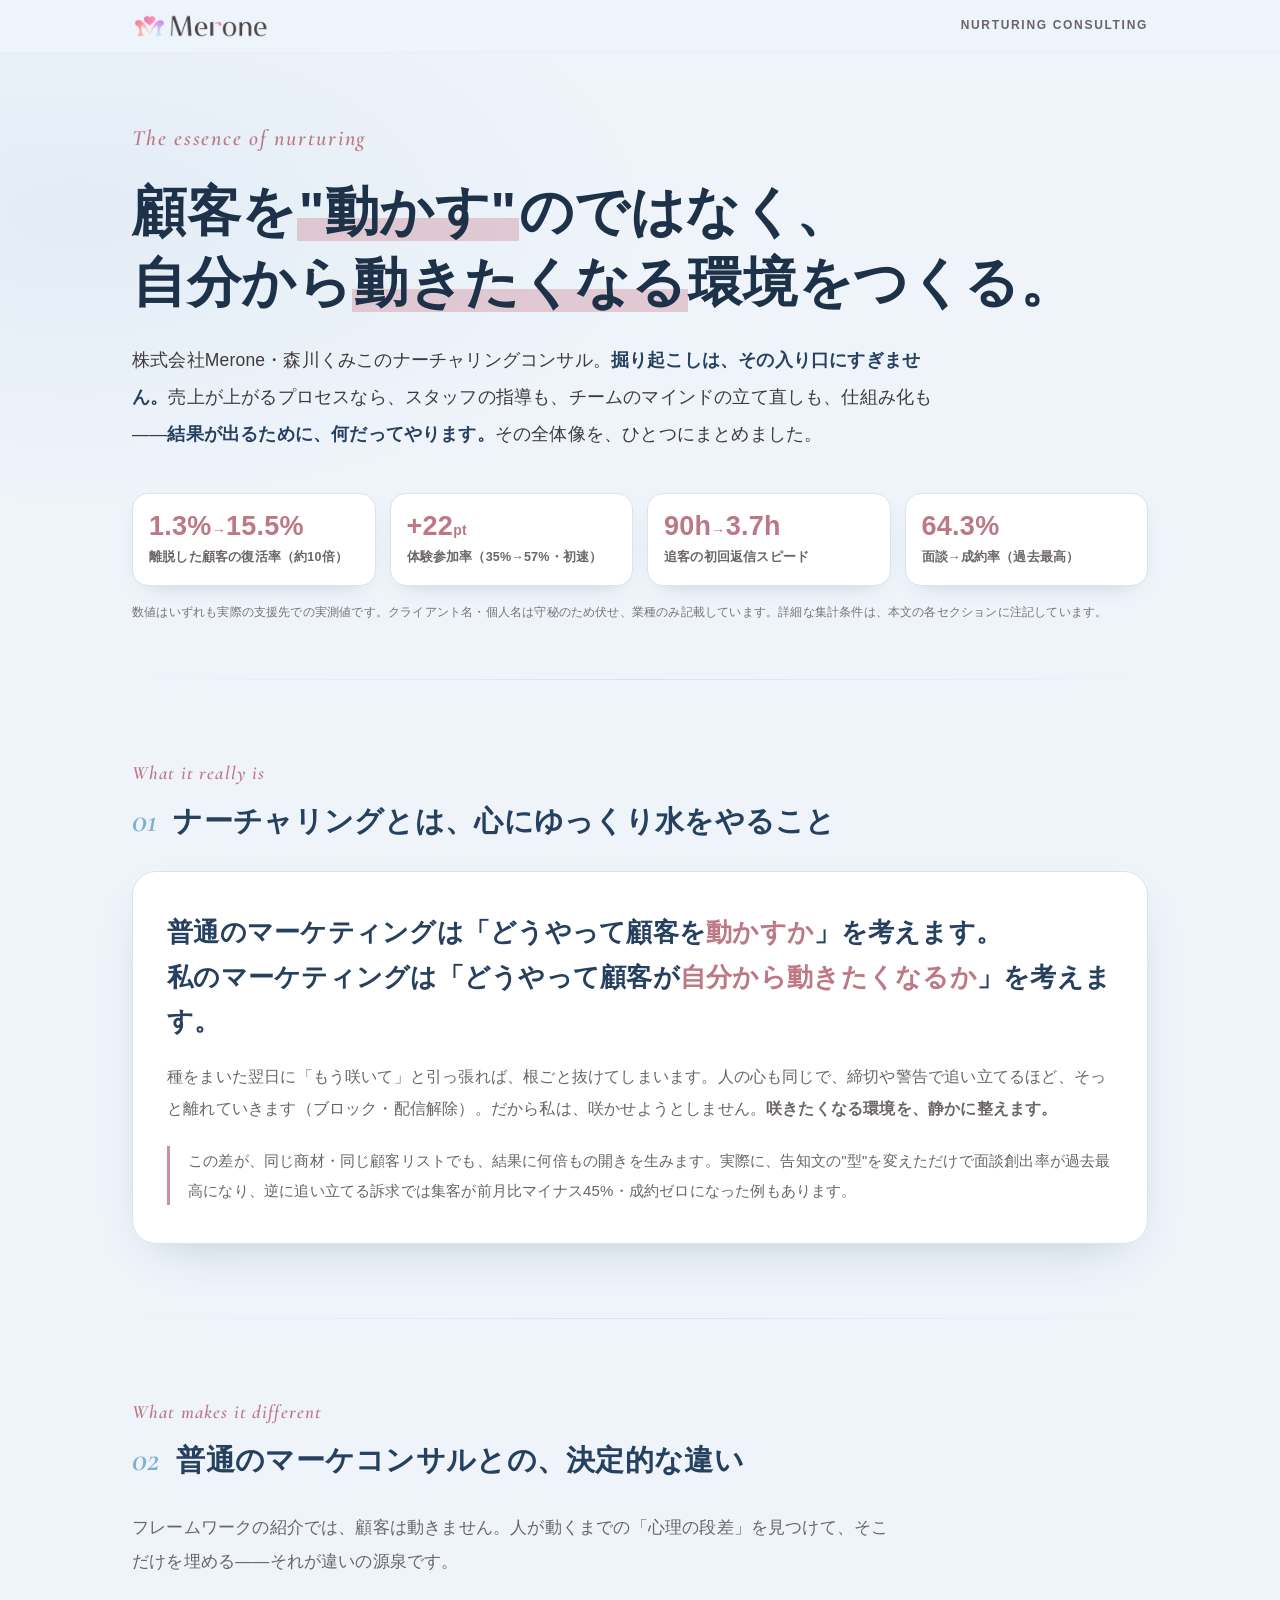
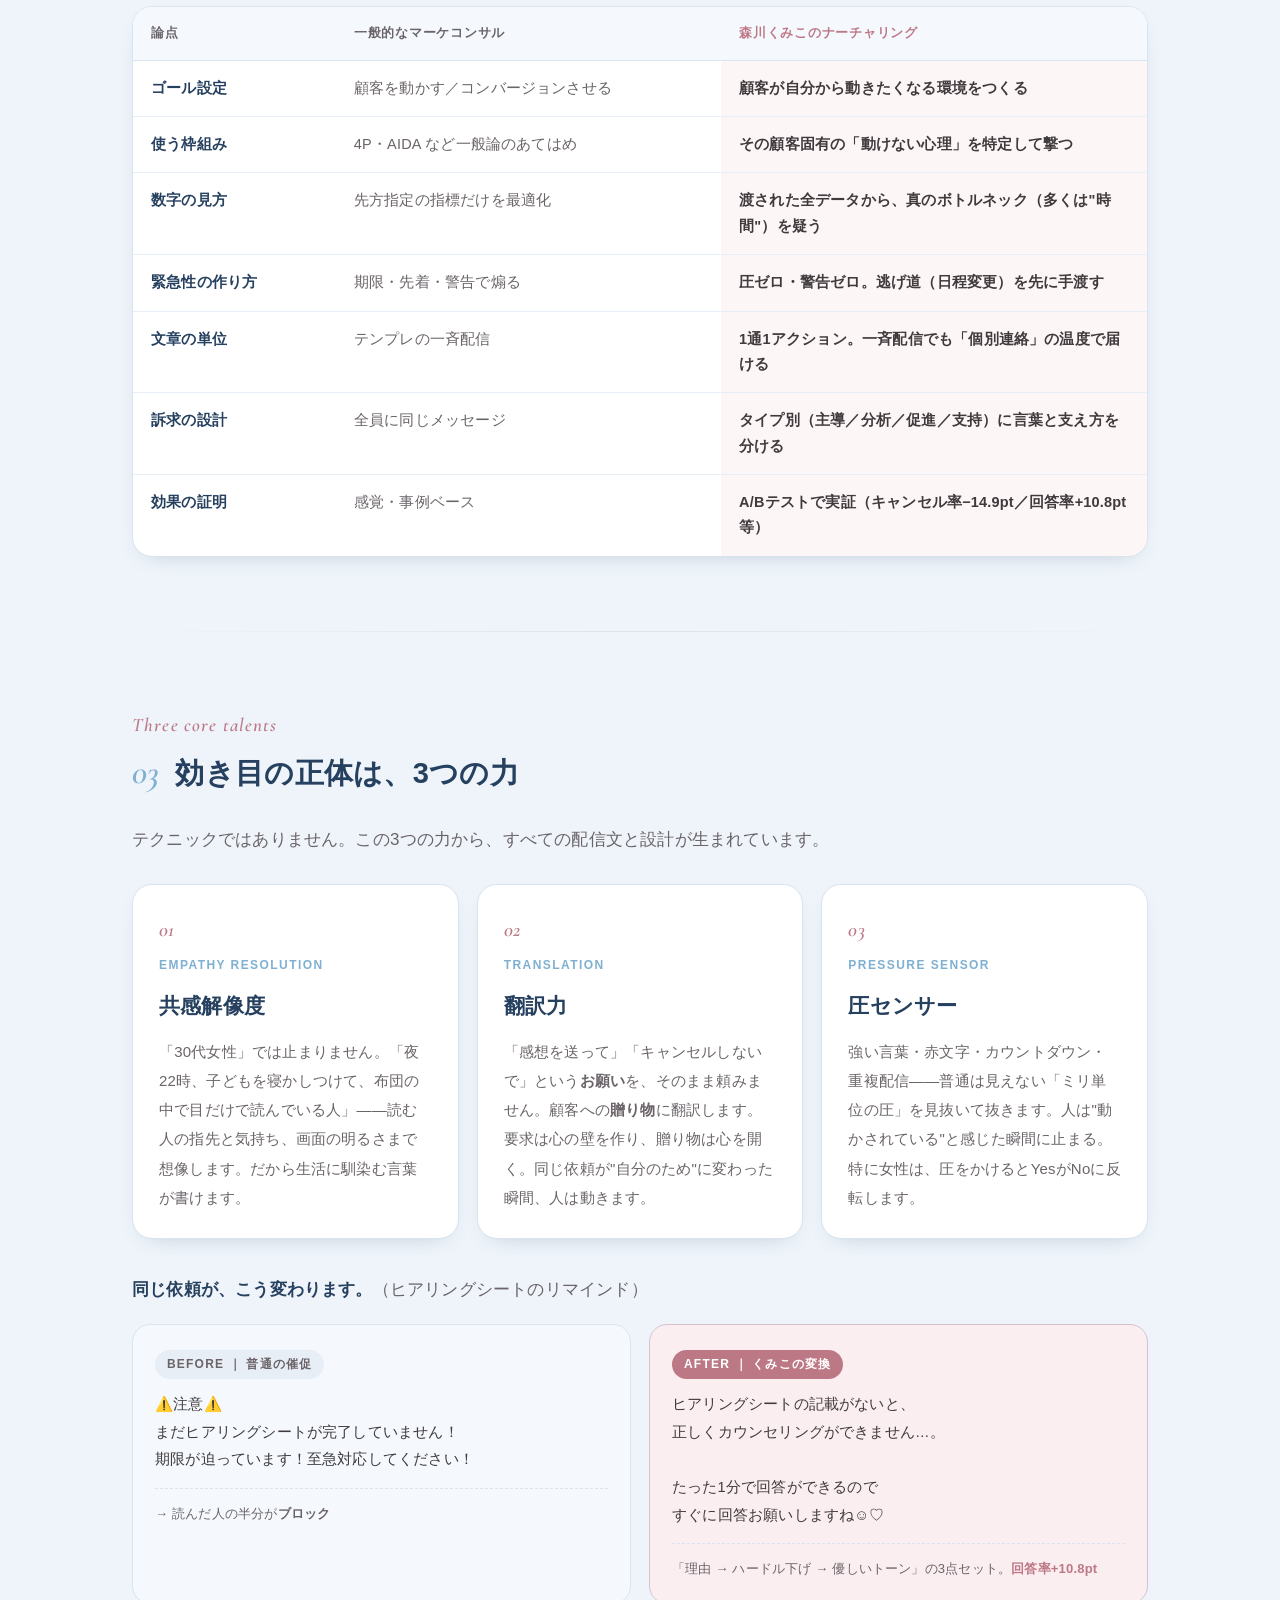
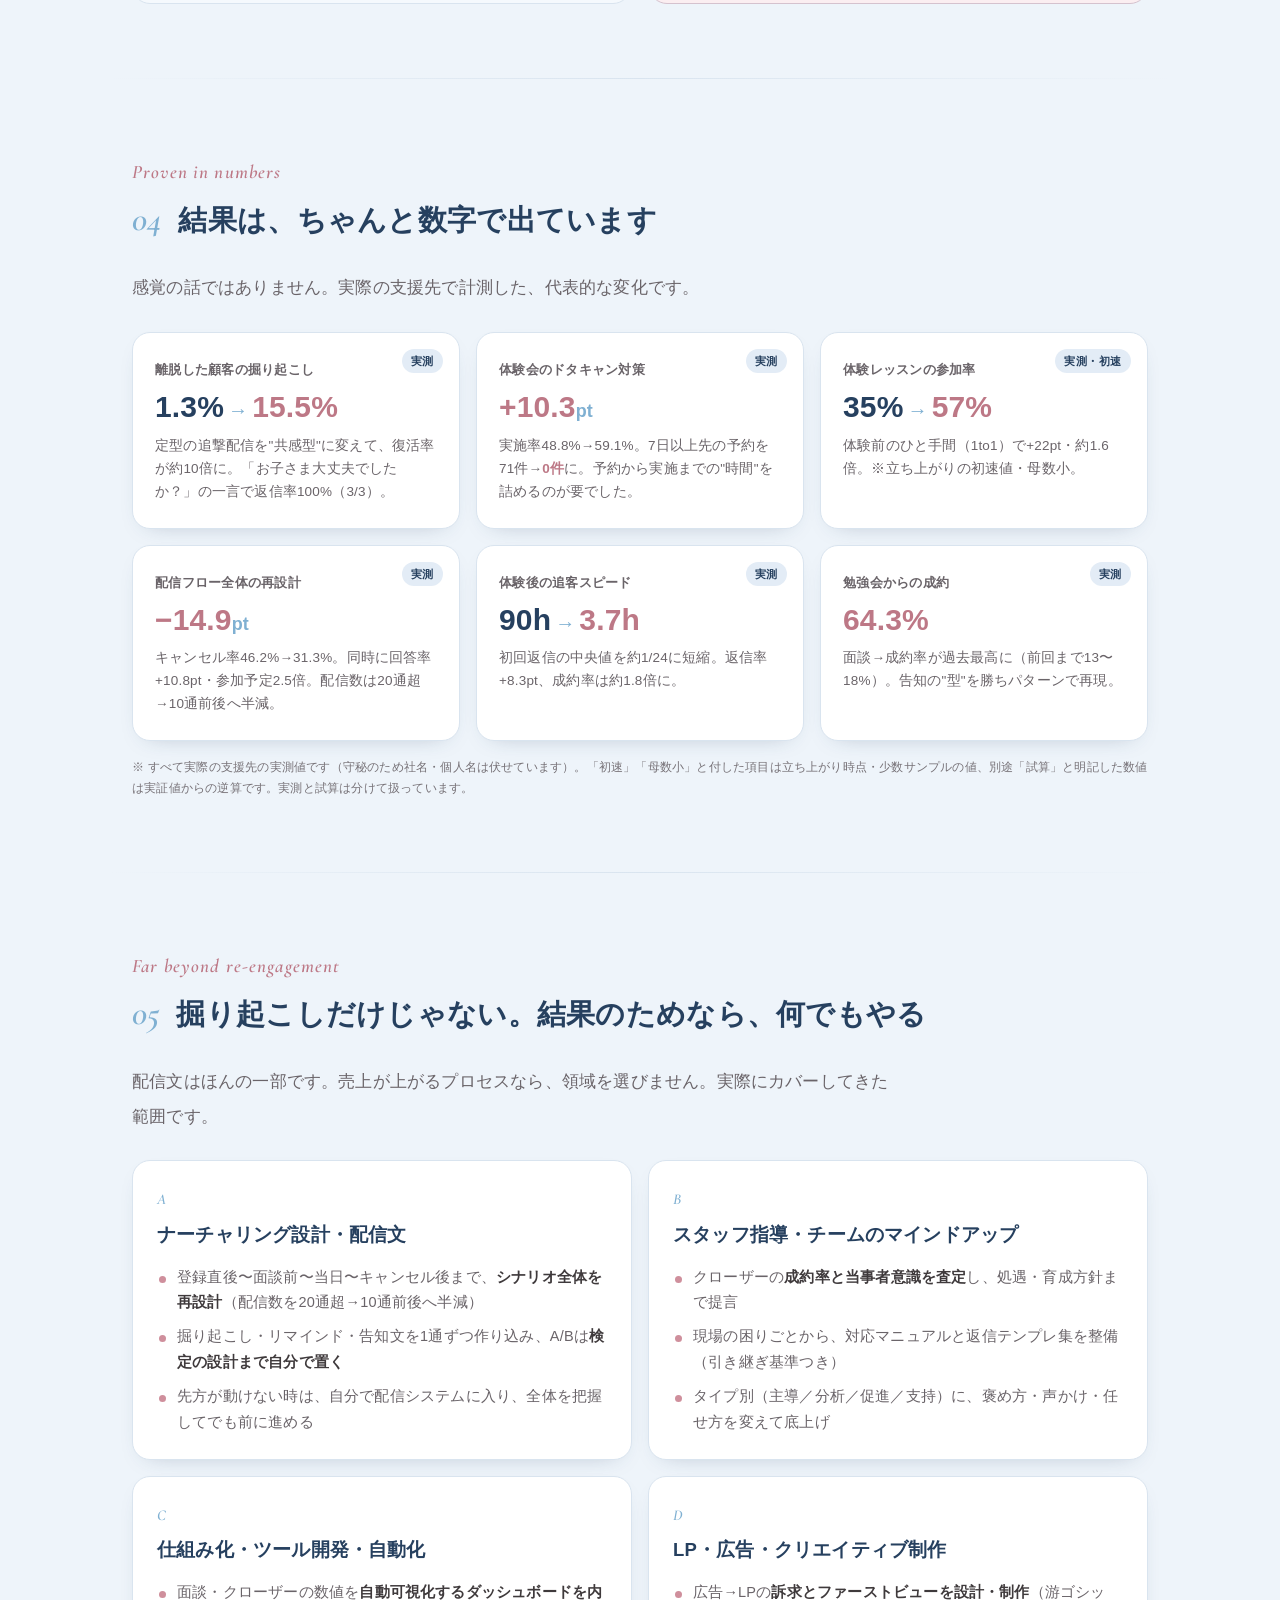
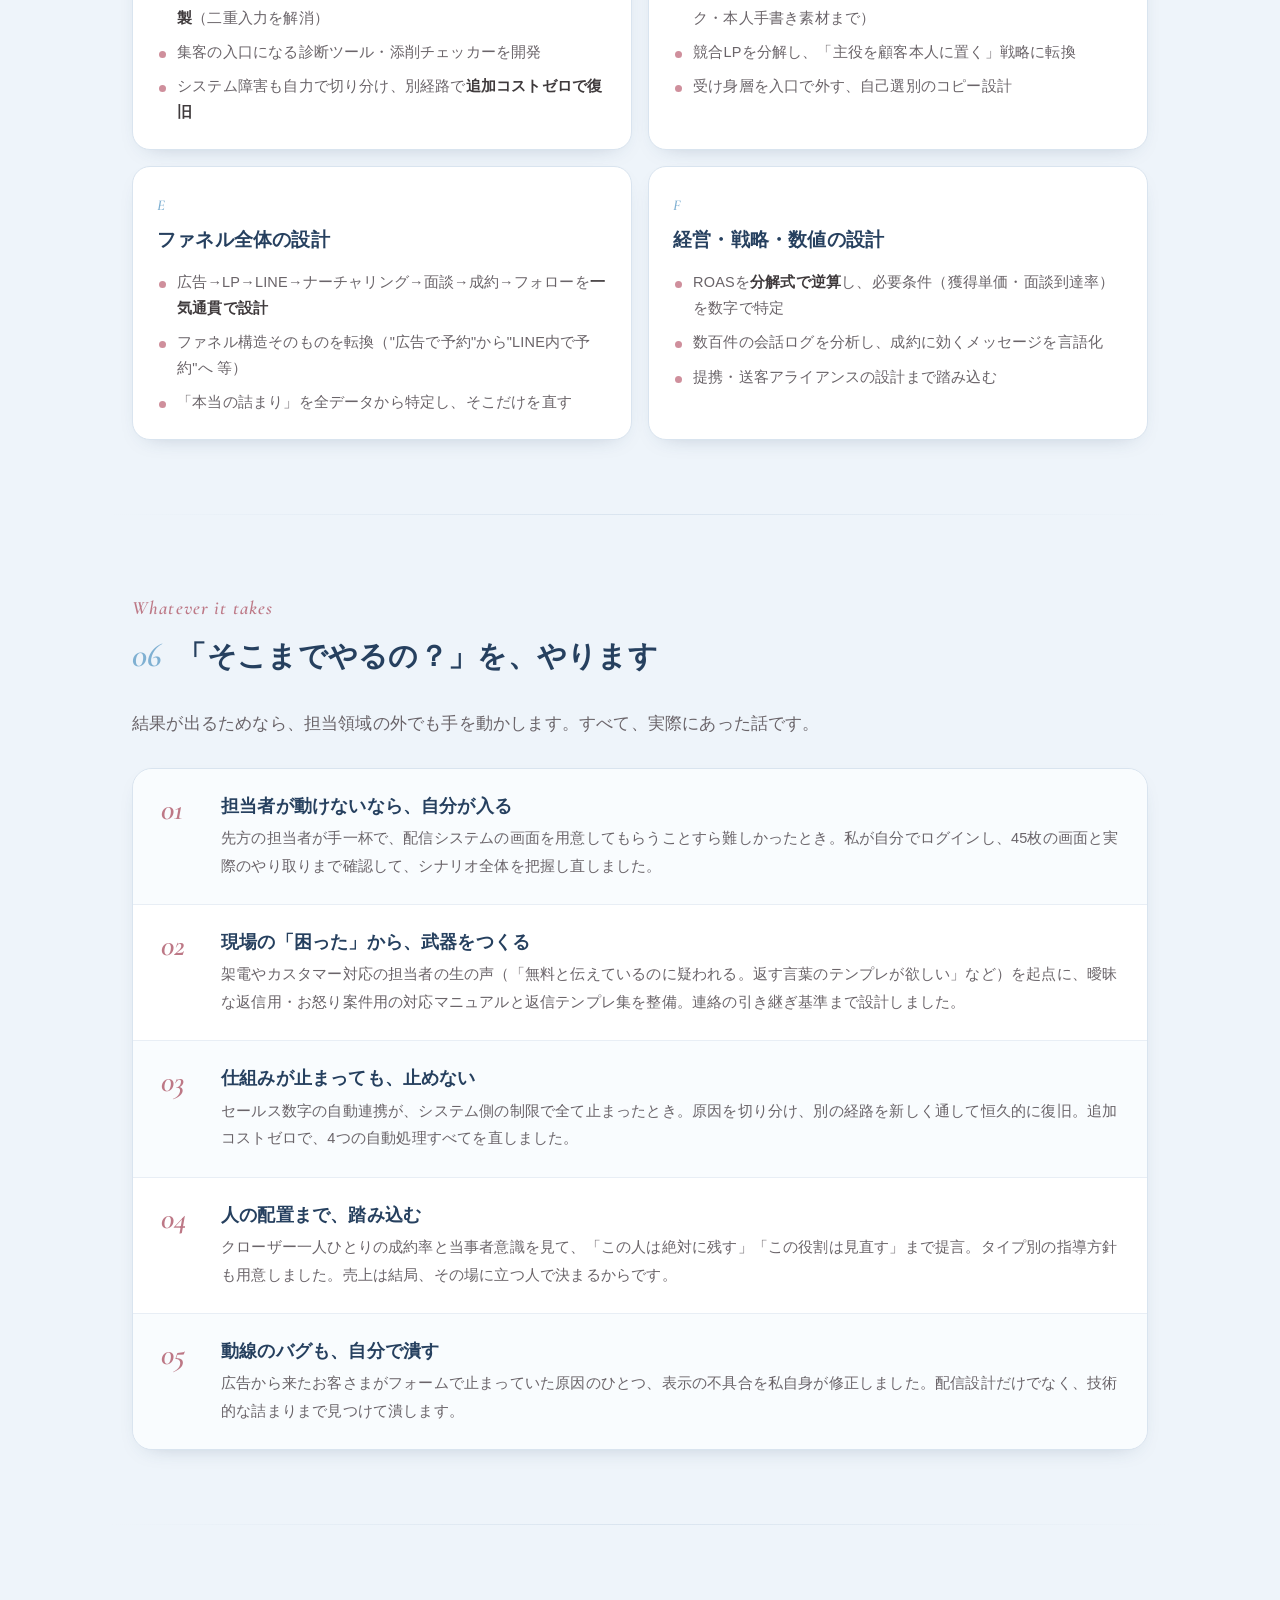
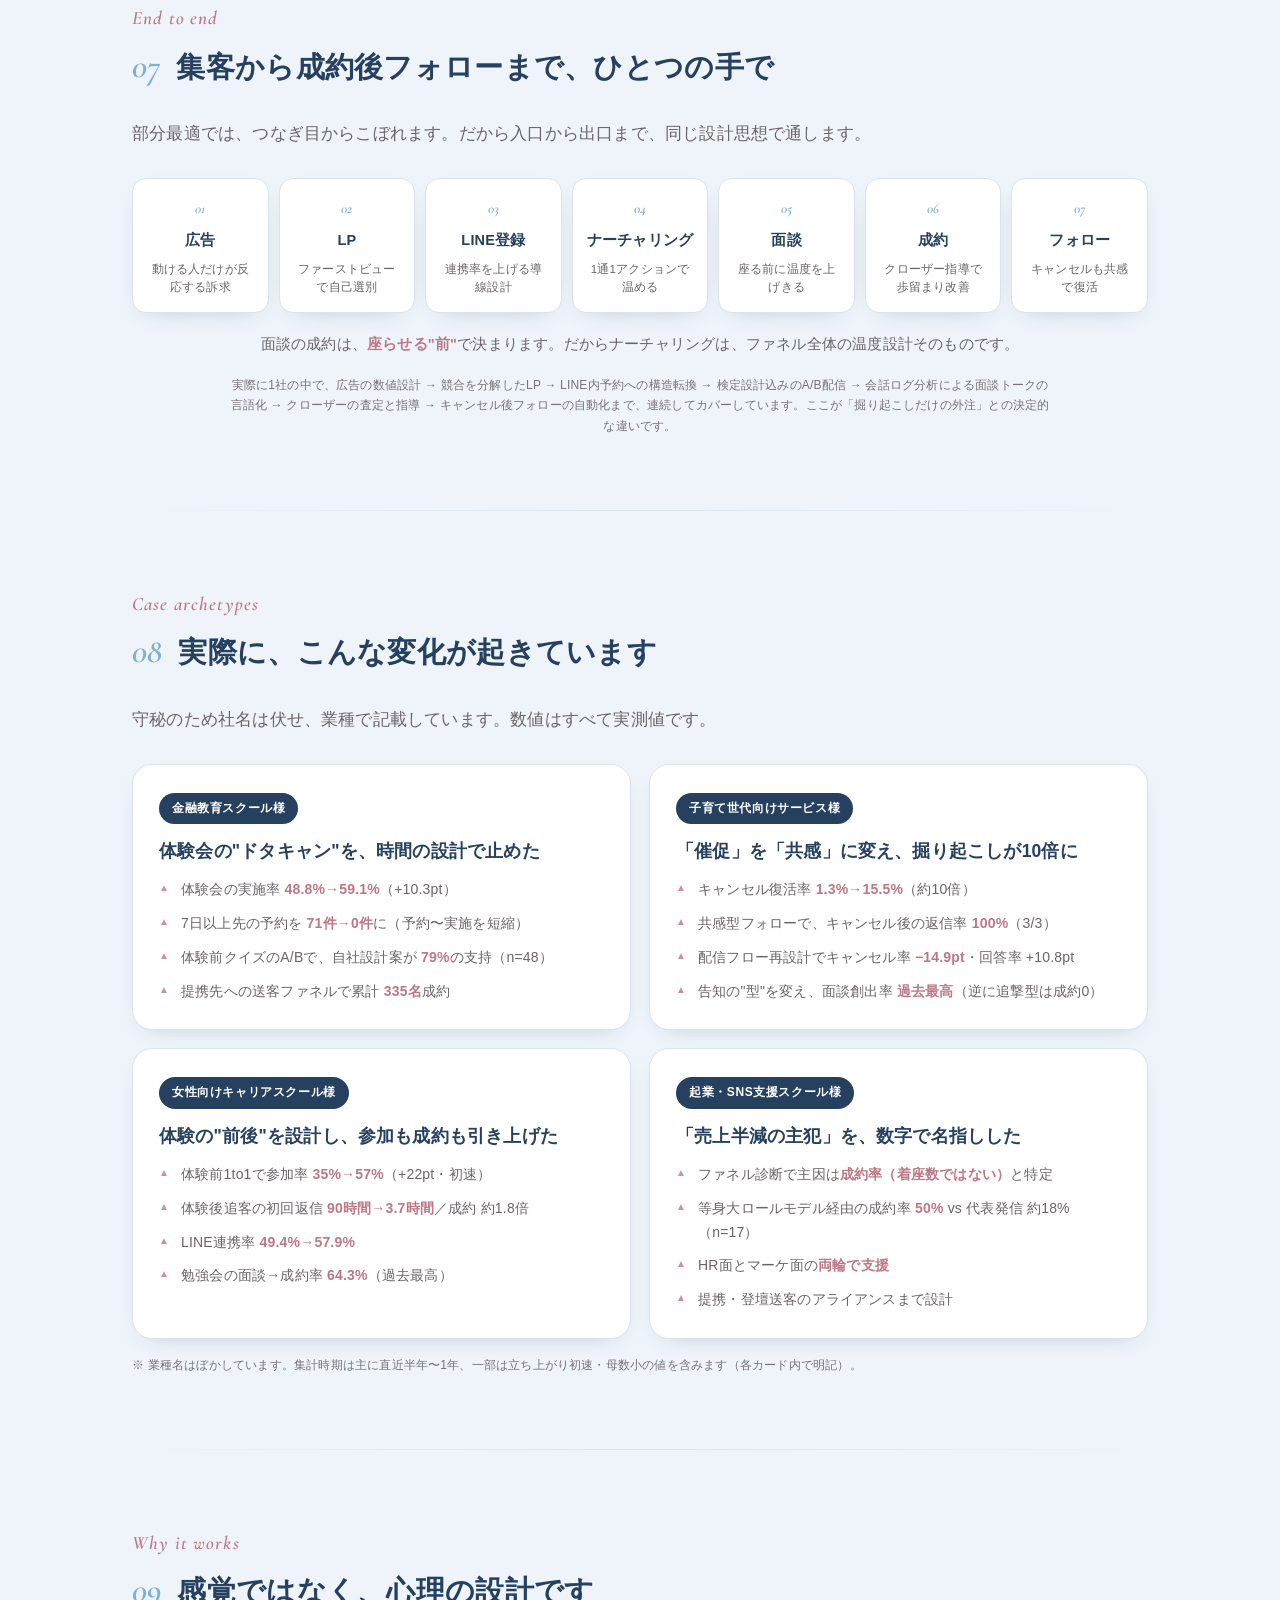
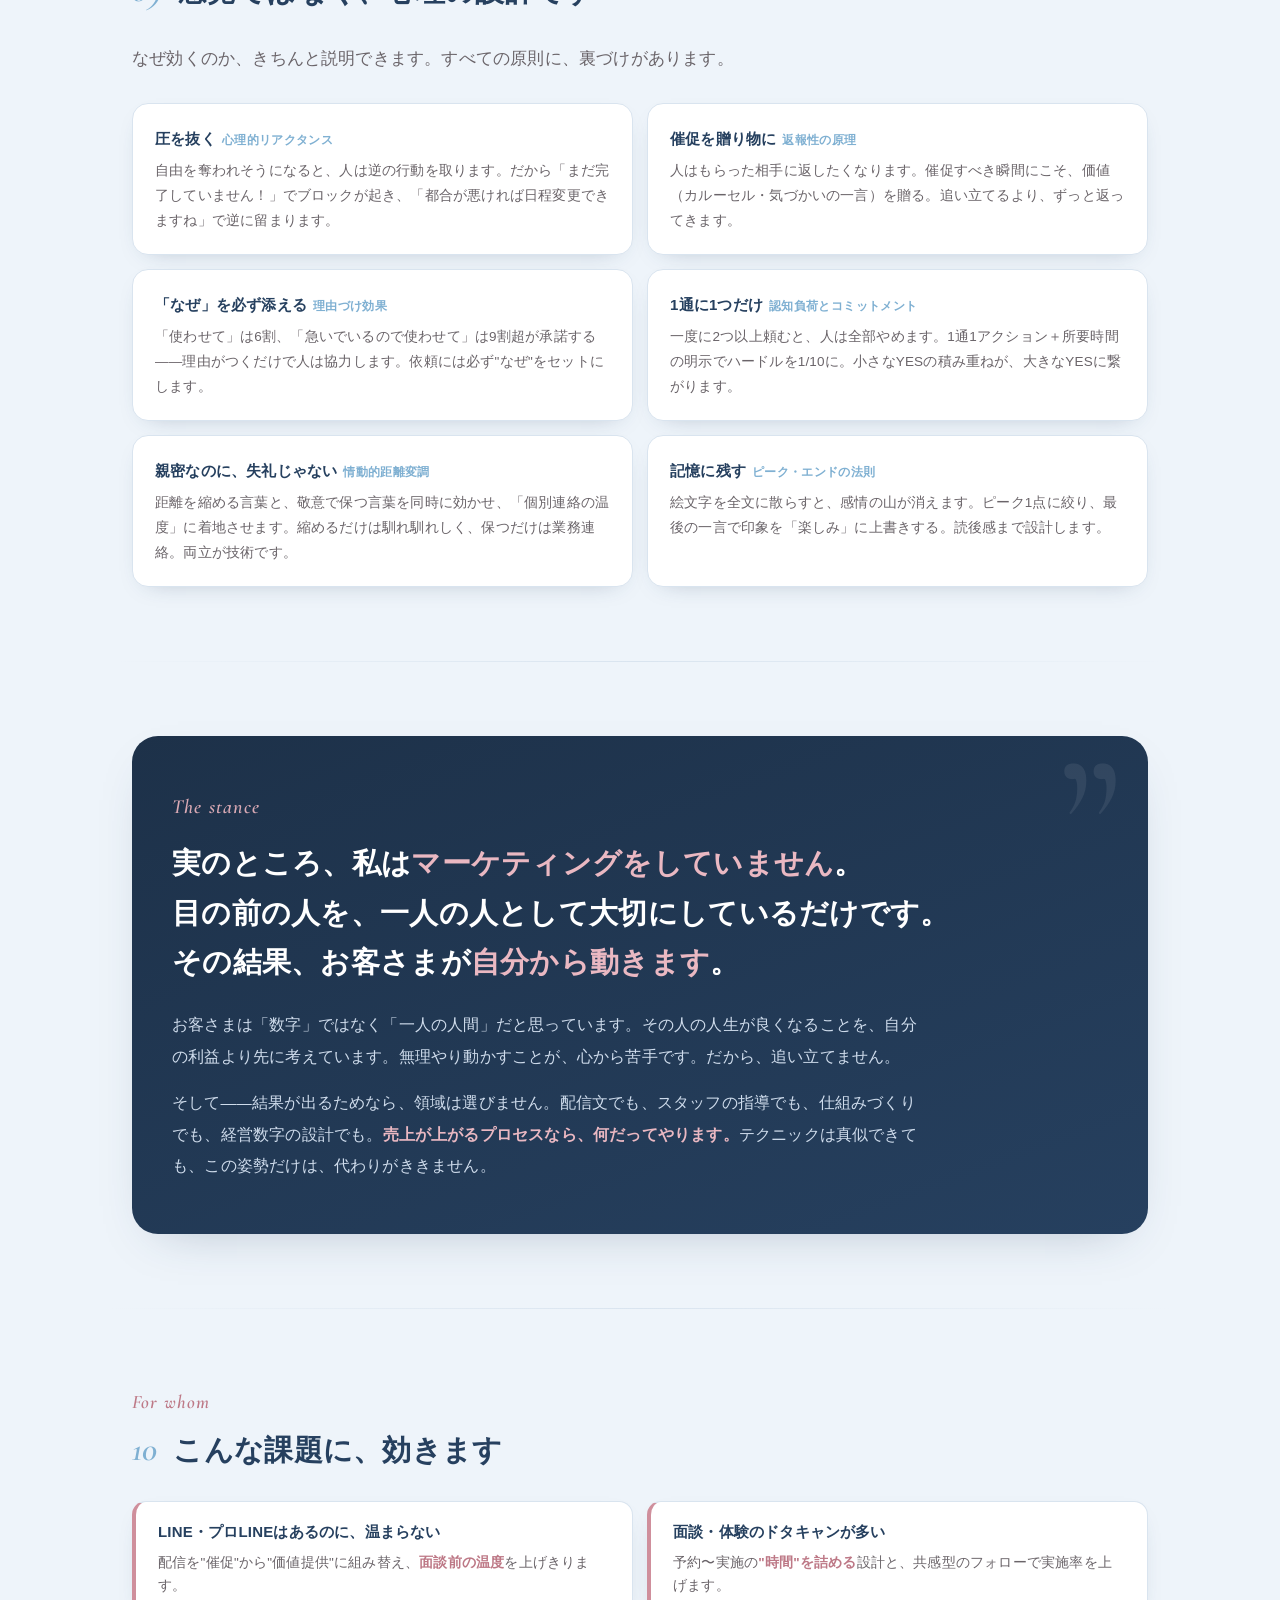
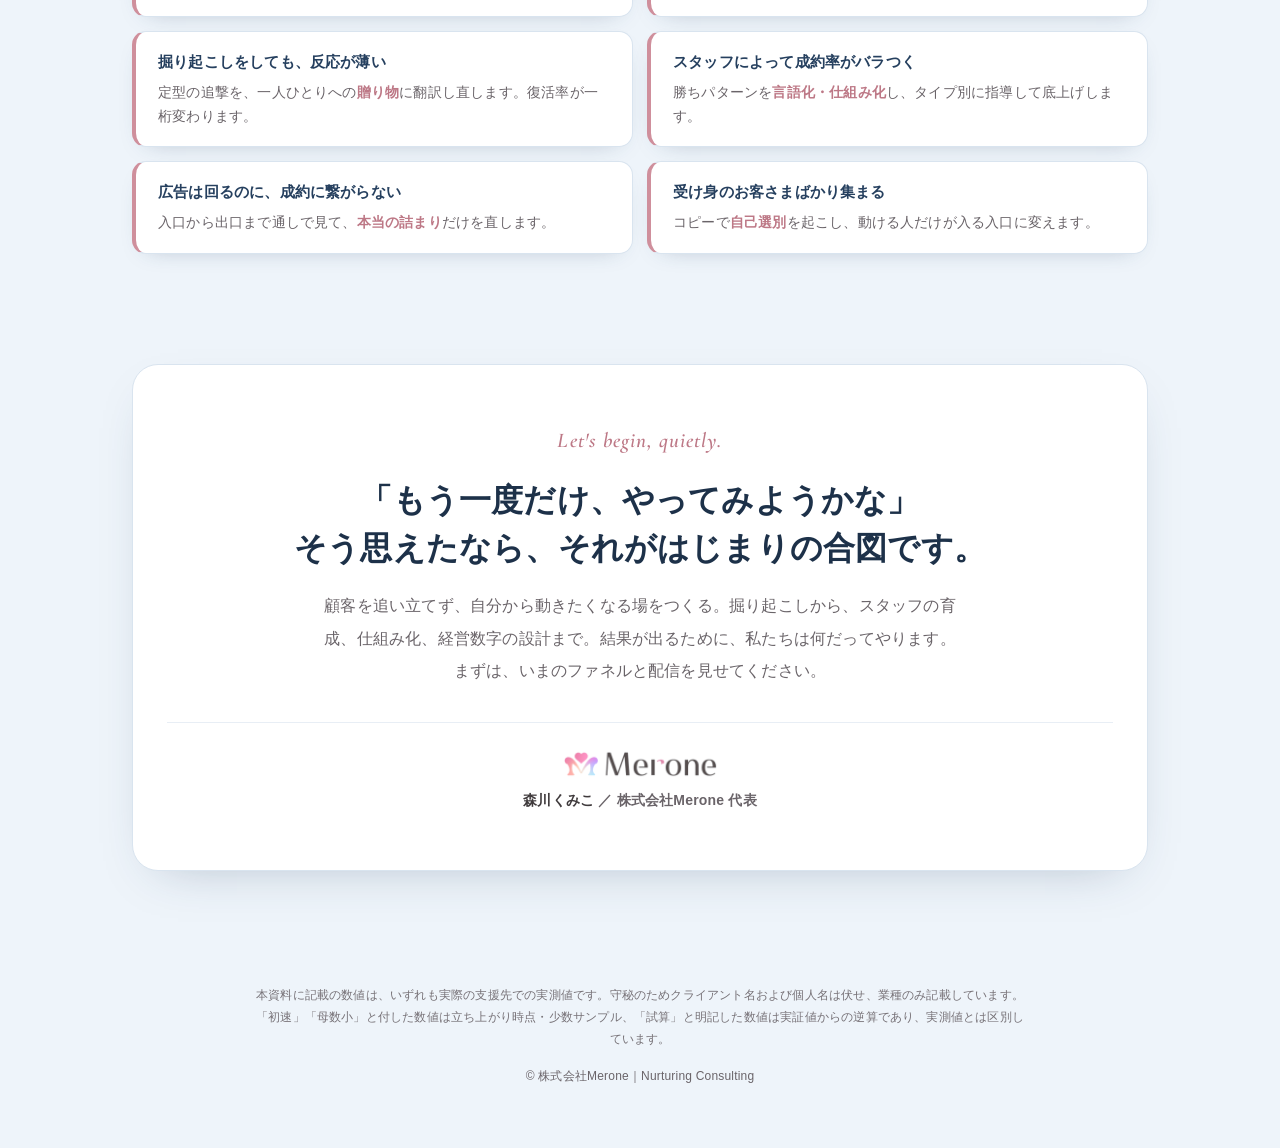
==== commit e9ad24b4: "批評レビュー反映：誤字修正・ダーク無効化(light-only)・ヒーロー数値注記・端数丸め Co-Authored-By: Claude Opus 4.8 (1M context) <noreply" ====
--- a/index.html
+++ b/index.html
@@ -3,6 +3,7 @@
 <head>
 <meta charset="utf-8">
 <meta name="viewport" content="width=device-width, initial-scale=1">
+<meta name="color-scheme" content="light only">
 <title>ナーチャリングコンサルの真髄｜株式会社Merone 森川くみこ</title>
 <meta name="description" content="顧客を動かすのではなく、自分から動きたくなる環境をつくる。株式会社Merone・森川くみこのナーチャリングコンサルの本質と提供範囲をまとめた紹介資料です。">
 <meta property="og:title" content="ナーチャリングコンサルの真髄｜株式会社Merone">
@@ -13,6 +14,7 @@
 <link href="https://fonts.googleapis.com/css2?family=Cormorant+Garamond:ital,wght@0,500;0,600;1,500&display=swap" rel="stylesheet">
 <style>
 :root{
+  color-scheme:light;
   --bg:#eef4fa;
   --bg2:#f5f9fd;
   --panel:#ffffff;
@@ -30,26 +32,7 @@
   --shadow:0 18px 50px -28px rgba(38,64,95,.35);
   --shadow-sm:0 8px 24px -16px rgba(38,64,95,.4);
 }
-@media (prefers-color-scheme: dark){
-  :root{
-    --bg:#12161d;
-    --bg2:#161b24;
-    --panel:#1c222c;
-    --ink:#e6e8ec;
-    --ink-soft:#a3abb7;
-    --navy:#a9c4e4;
-    --navy-deep:#c4d6ee;
-    --pink:#d79aa6;
-    --pink-deep:#e0a9b4;
-    --pink-soft:#2c2126;
-    --blue:#8db6d6;
-    --blue-soft:#1f2a38;
-    --line:#2c3542;
-    --line-soft:#232b36;
-    --shadow:0 20px 60px -30px rgba(0,0,0,.7);
-    --shadow-sm:0 10px 26px -18px rgba(0,0,0,.7);
-  }
-}
+/* light-only brand deck — dark-mode overrides intentionally removed for consistent Merone palette */
 *{box-sizing:border-box;margin:0;padding:0}
 html{scroll-behavior:smooth}
 body{
@@ -274,11 +257,11 @@
 
     <div class="proof">
       <div class="p"><div class="n">1.3%<small>→</small>15.5%</div><div class="l">離脱した顧客の復活率（約10倍）</div></div>
-      <div class="p"><div class="n">+22<small>pt</small></div><div class="l">体験参加率（35%→57%）</div></div>
+      <div class="p"><div class="n">+22<small>pt</small></div><div class="l">体験参加率（35%→57%・初速）</div></div>
       <div class="p"><div class="n">90h<small>→</small>3.7h</div><div class="l">追客の初回返信スピード</div></div>
       <div class="p"><div class="n">64.3%</div><div class="l">面談→成約率（過去最高）</div></div>
     </div>
-    <p class="mini-note">数値はいずれも実際の支援先での実測値です。クライアント名・個人名は守秘のため伏せ、業種のみ記載しています。集計時期・母数の性質は各項目に注記しています。</p>
+    <p class="mini-note">数値はいずれも実際の支援先での実測値です。クライアント名・個人名は守秘のため伏せ、業種のみ記載しています。詳細な集計条件は、本文の各セクションに注記しています。</p>
   </section>
 </div>
 
@@ -461,7 +444,7 @@
   <section>
     <div class="eyebrow">End to end</div>
     <div class="sec-head"><div class="sec-no">07</div><div class="sec-title">集客から成約後フォローまで、ひとつの手で</div></div>
-    <p class="lead" style="margin-bottom:26px">部分最適では、つながり目でこぼれます。だから入口から出口まで、同じ設計思想で通します。</p>
+    <p class="lead" style="margin-bottom:26px">部分最適では、つなぎ目からこぼれます。だから入口から出口まで、同じ設計思想で通します。</p>
     <div class="funnel">
       <div class="step"><div class="k">01</div><div class="t">広告</div><div class="d">動ける人だけが反応する訴求</div></div>
       <div class="step"><div class="k">02</div><div class="t">LP</div><div class="d">ファーストビューで自己選別</div></div>
@@ -520,7 +503,7 @@
         <h3>「売上半減の主犯」を、数字で名指しした</h3>
         <ul>
           <li>ファネル診断で主因は<b>成約率（着座数ではない）</b>と特定</li>
-          <li>等身大ロールモデル経由の成約率 <b>50%</b> vs 代表発信 17.65%</li>
+          <li>等身大ロールモデル経由の成約率 <b>50%</b> vs 代表発信 約18%（n=17）</li>
           <li>HR面とマーケ面の<b>両輪で支援</b></li>
           <li>提携・登壇送客のアライアンスまで設計</li>
         </ul>
@@ -551,7 +534,7 @@
 
 <div class="divider"></div>
 
-<!-- 09 姿勢 -->
+<!-- 09b 姿勢 -->
 <div class="wrap">
   <section>
     <div class="stance">
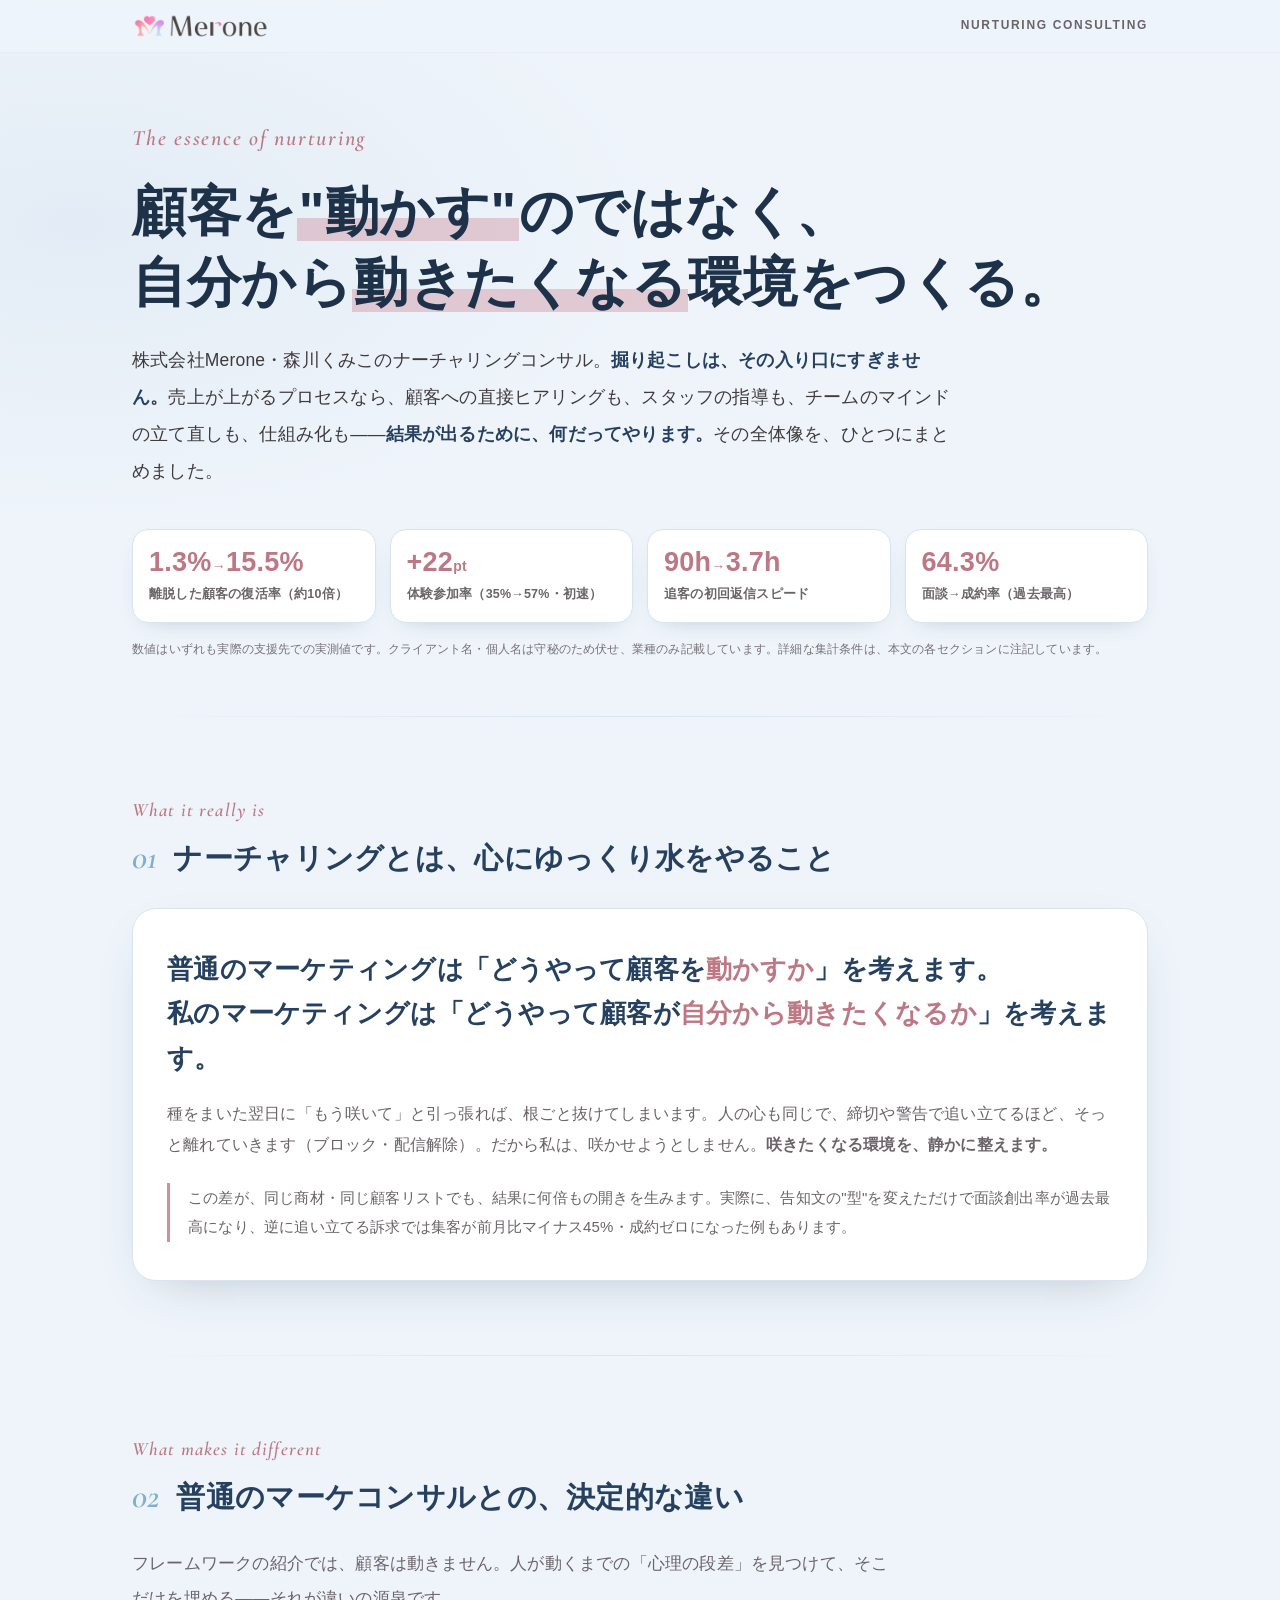
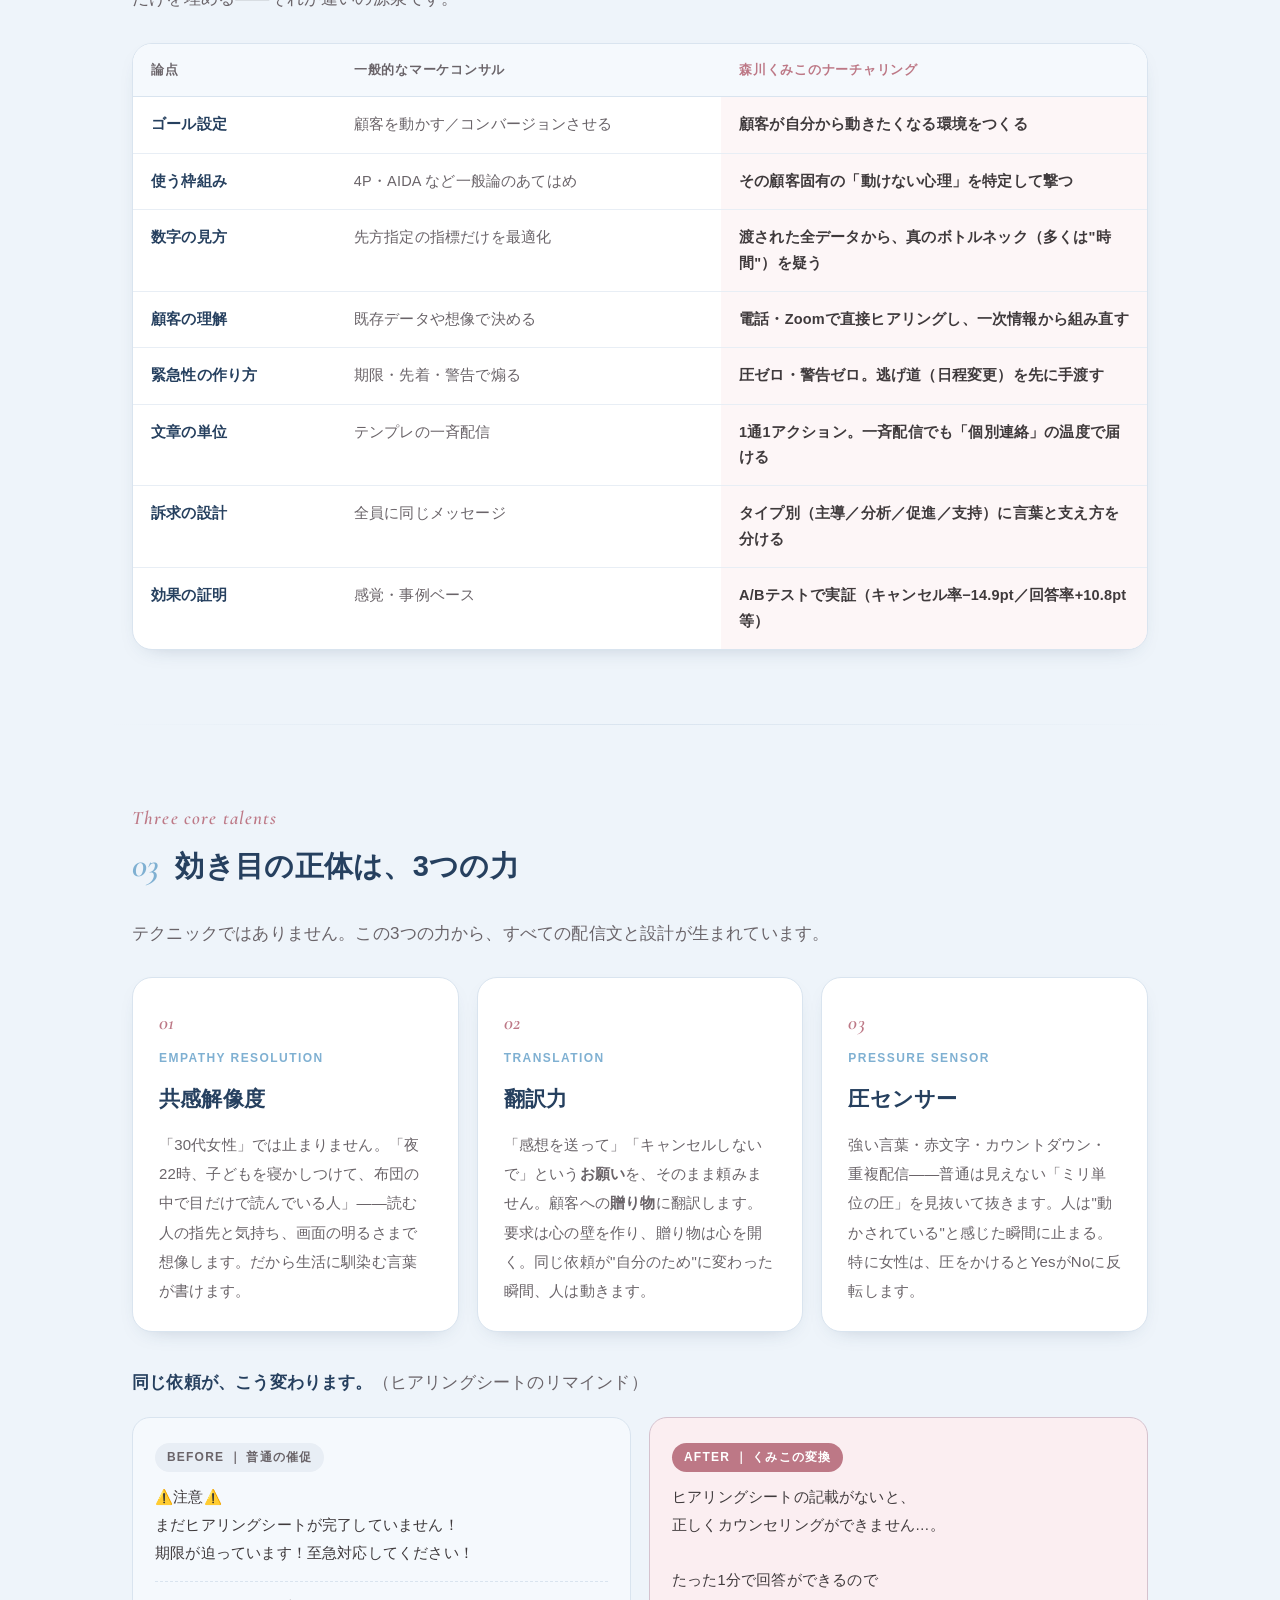
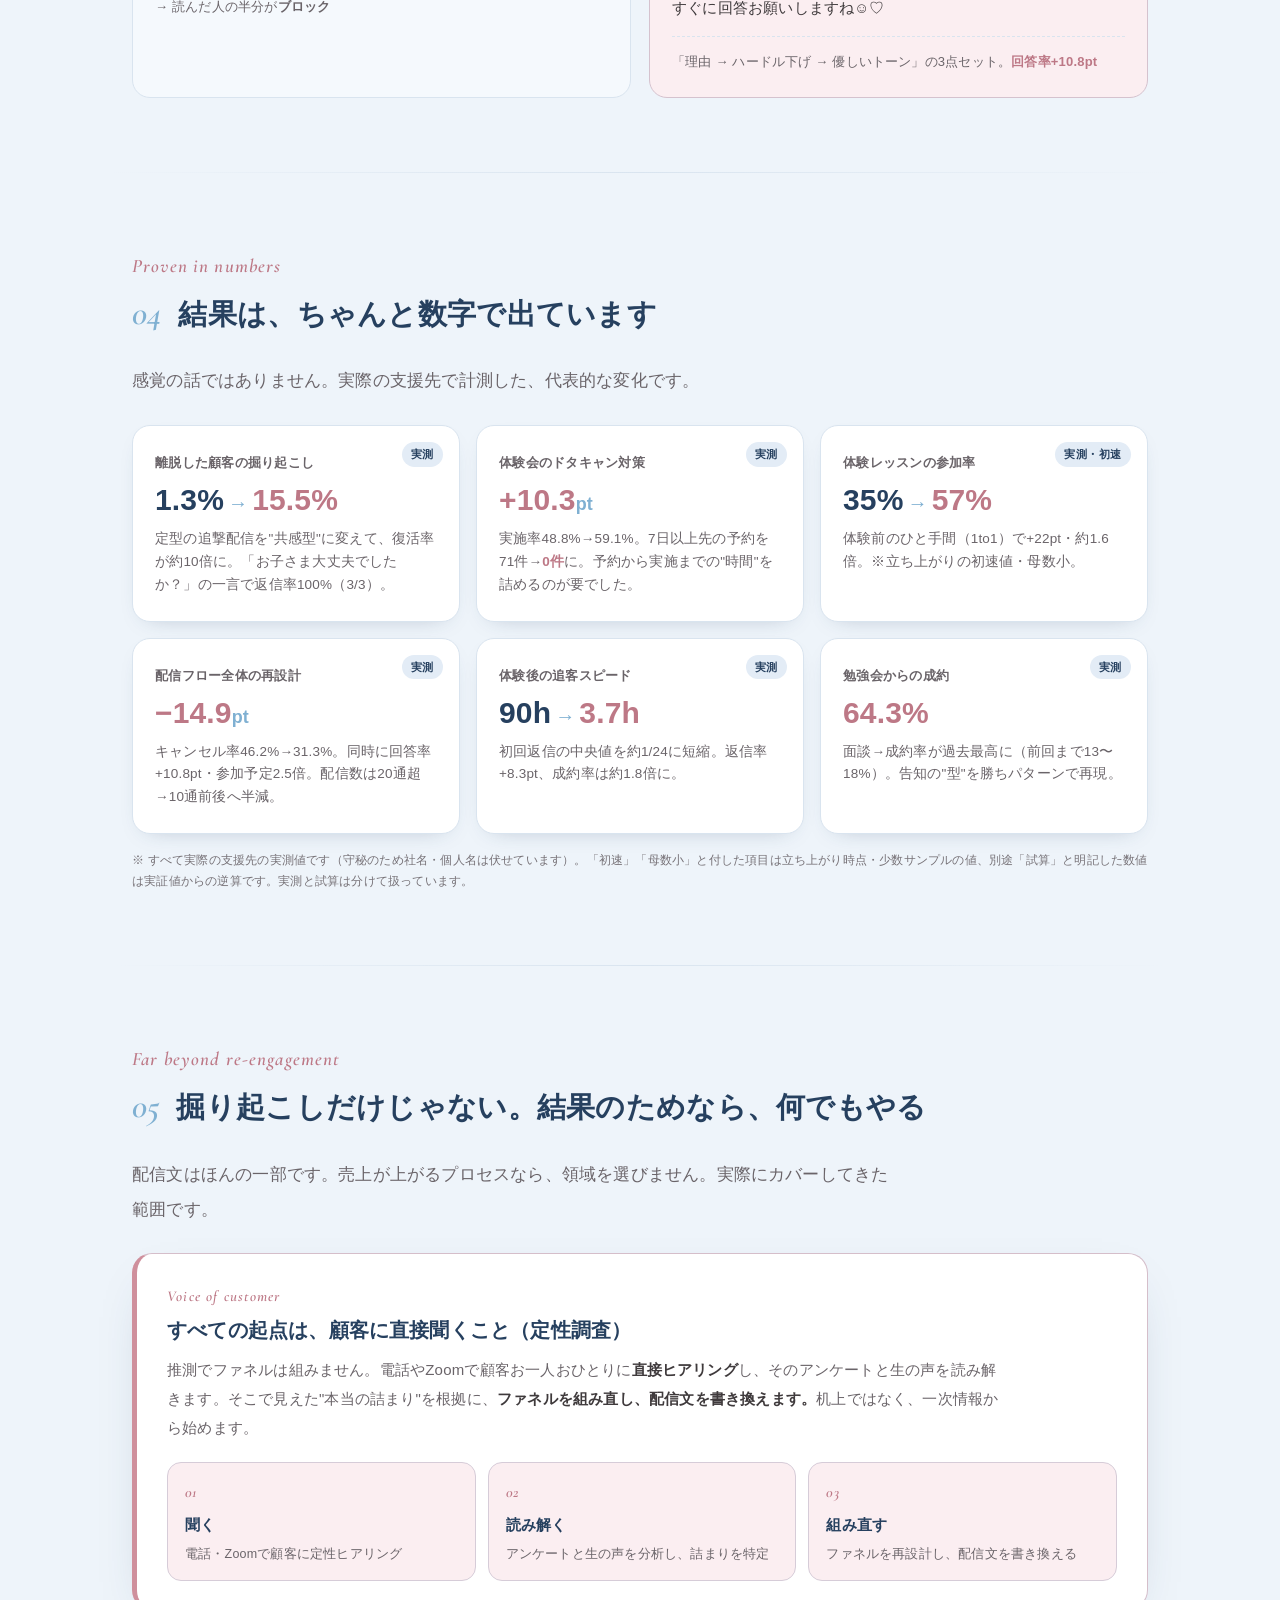
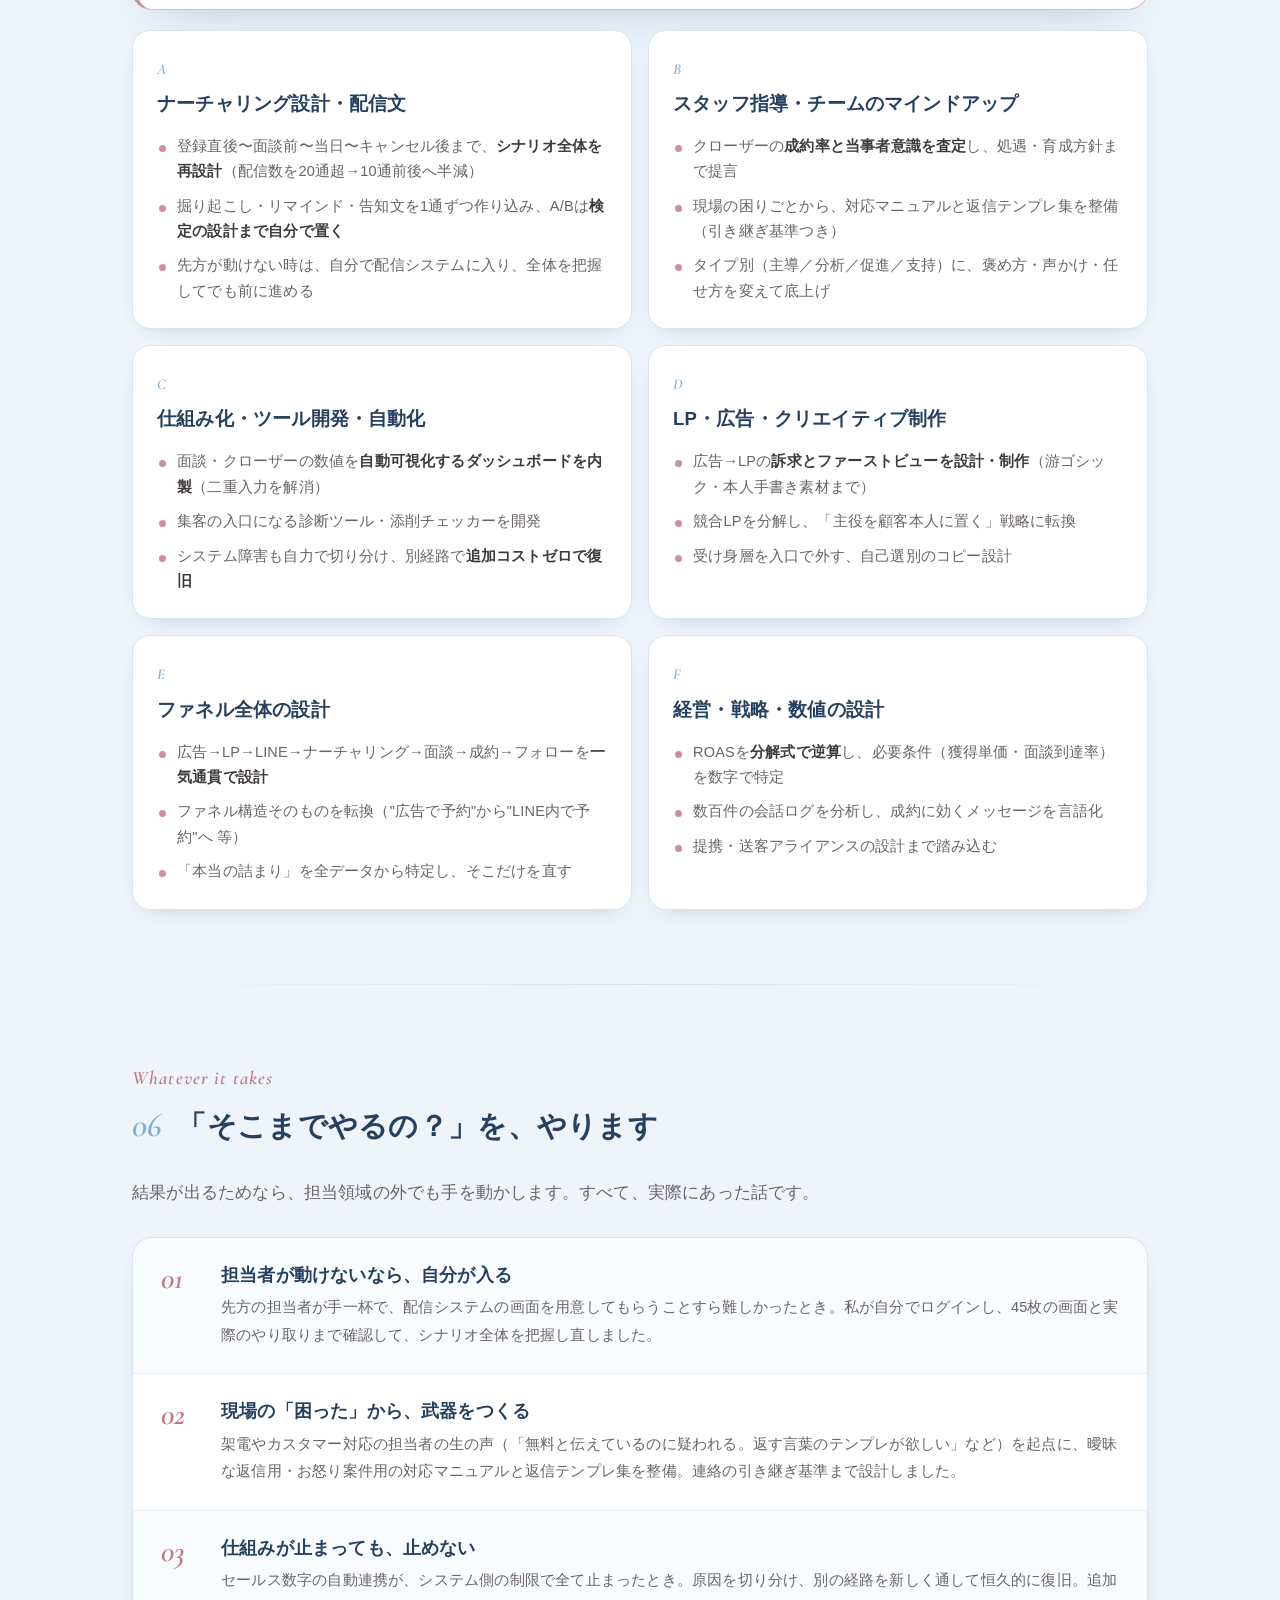
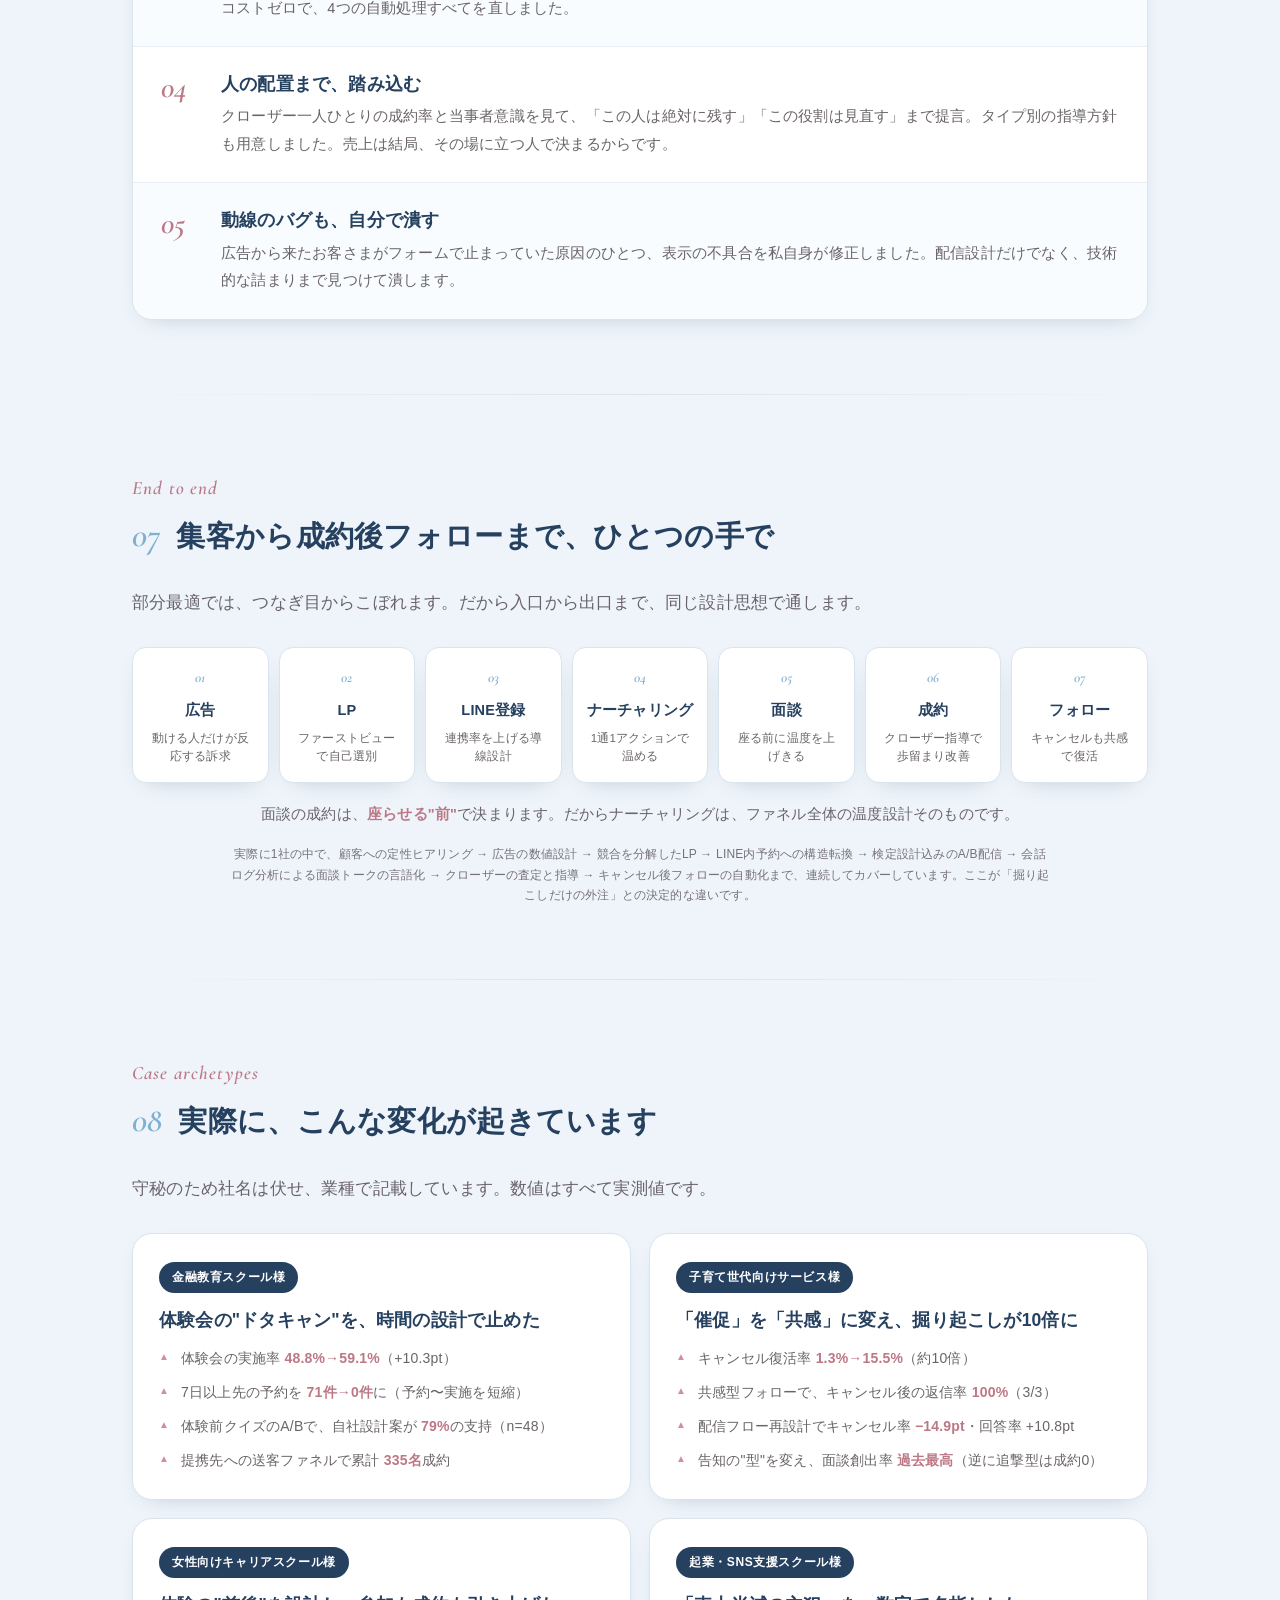
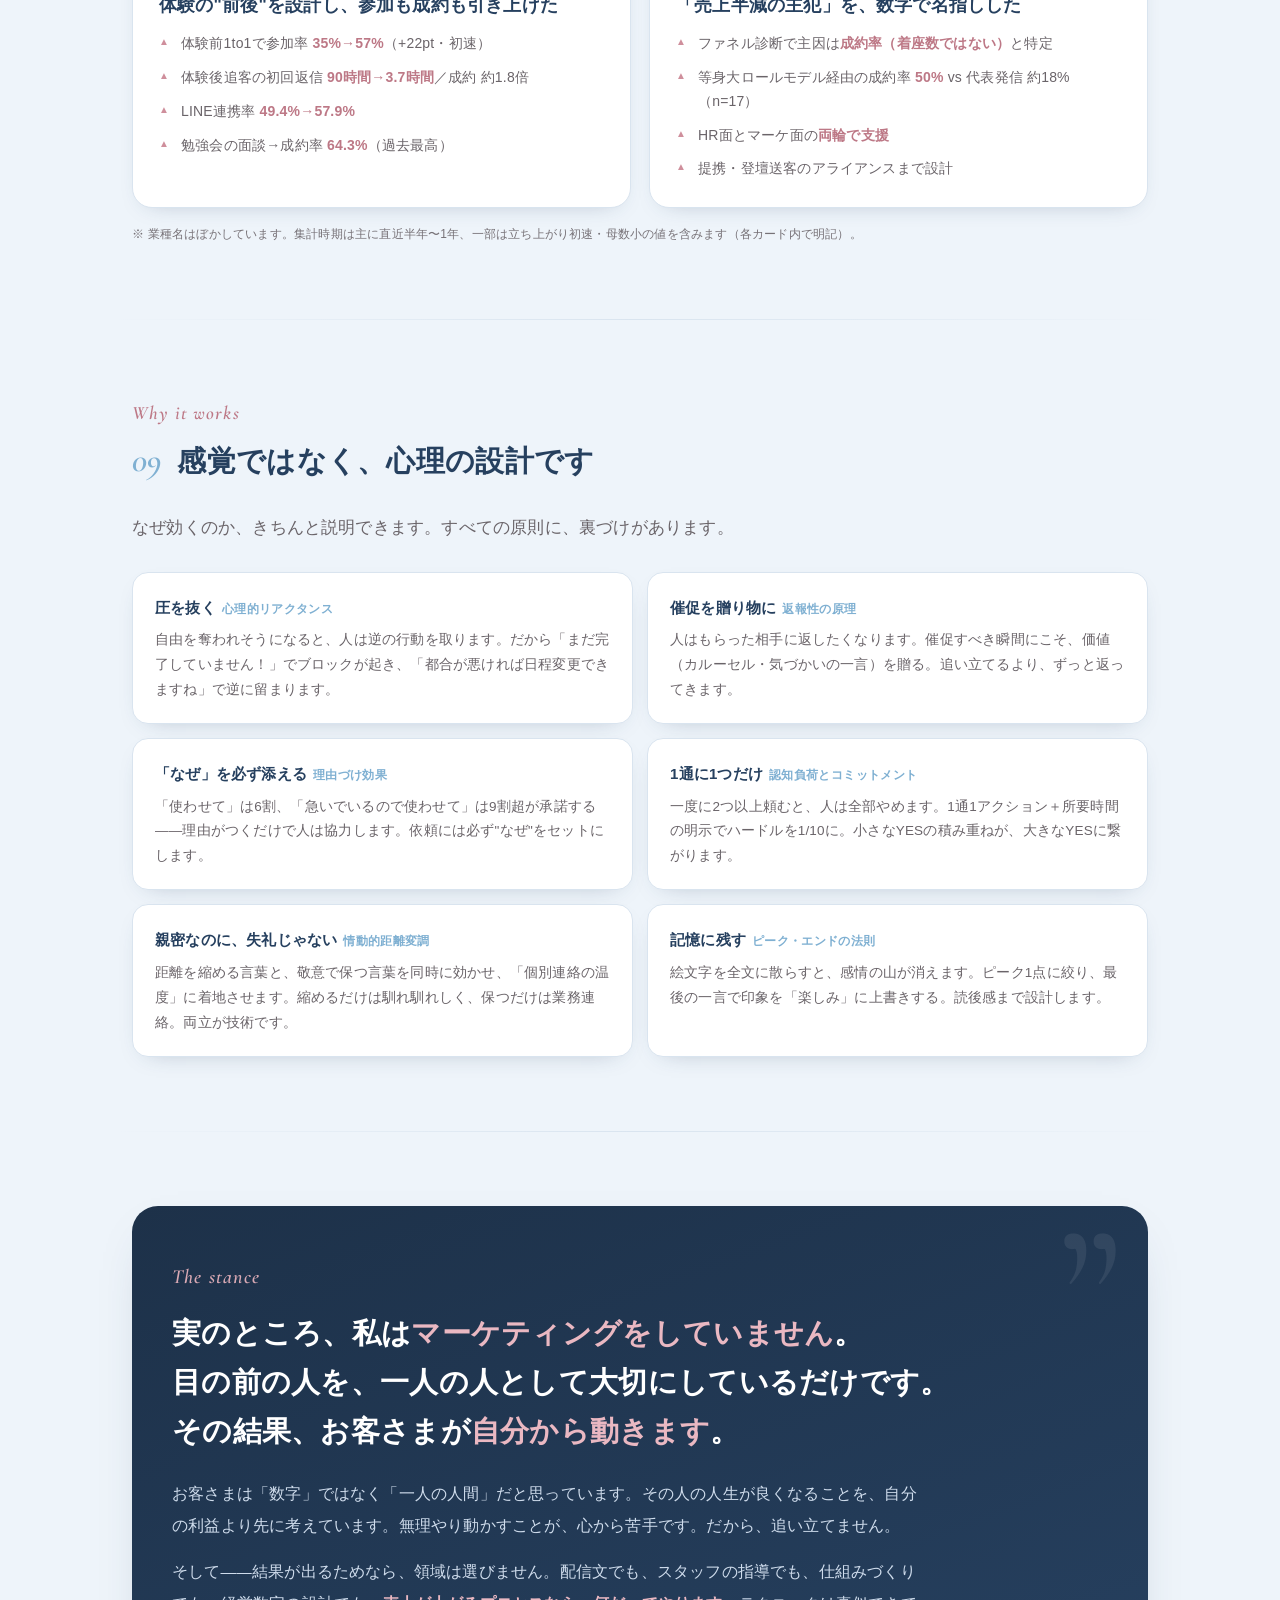
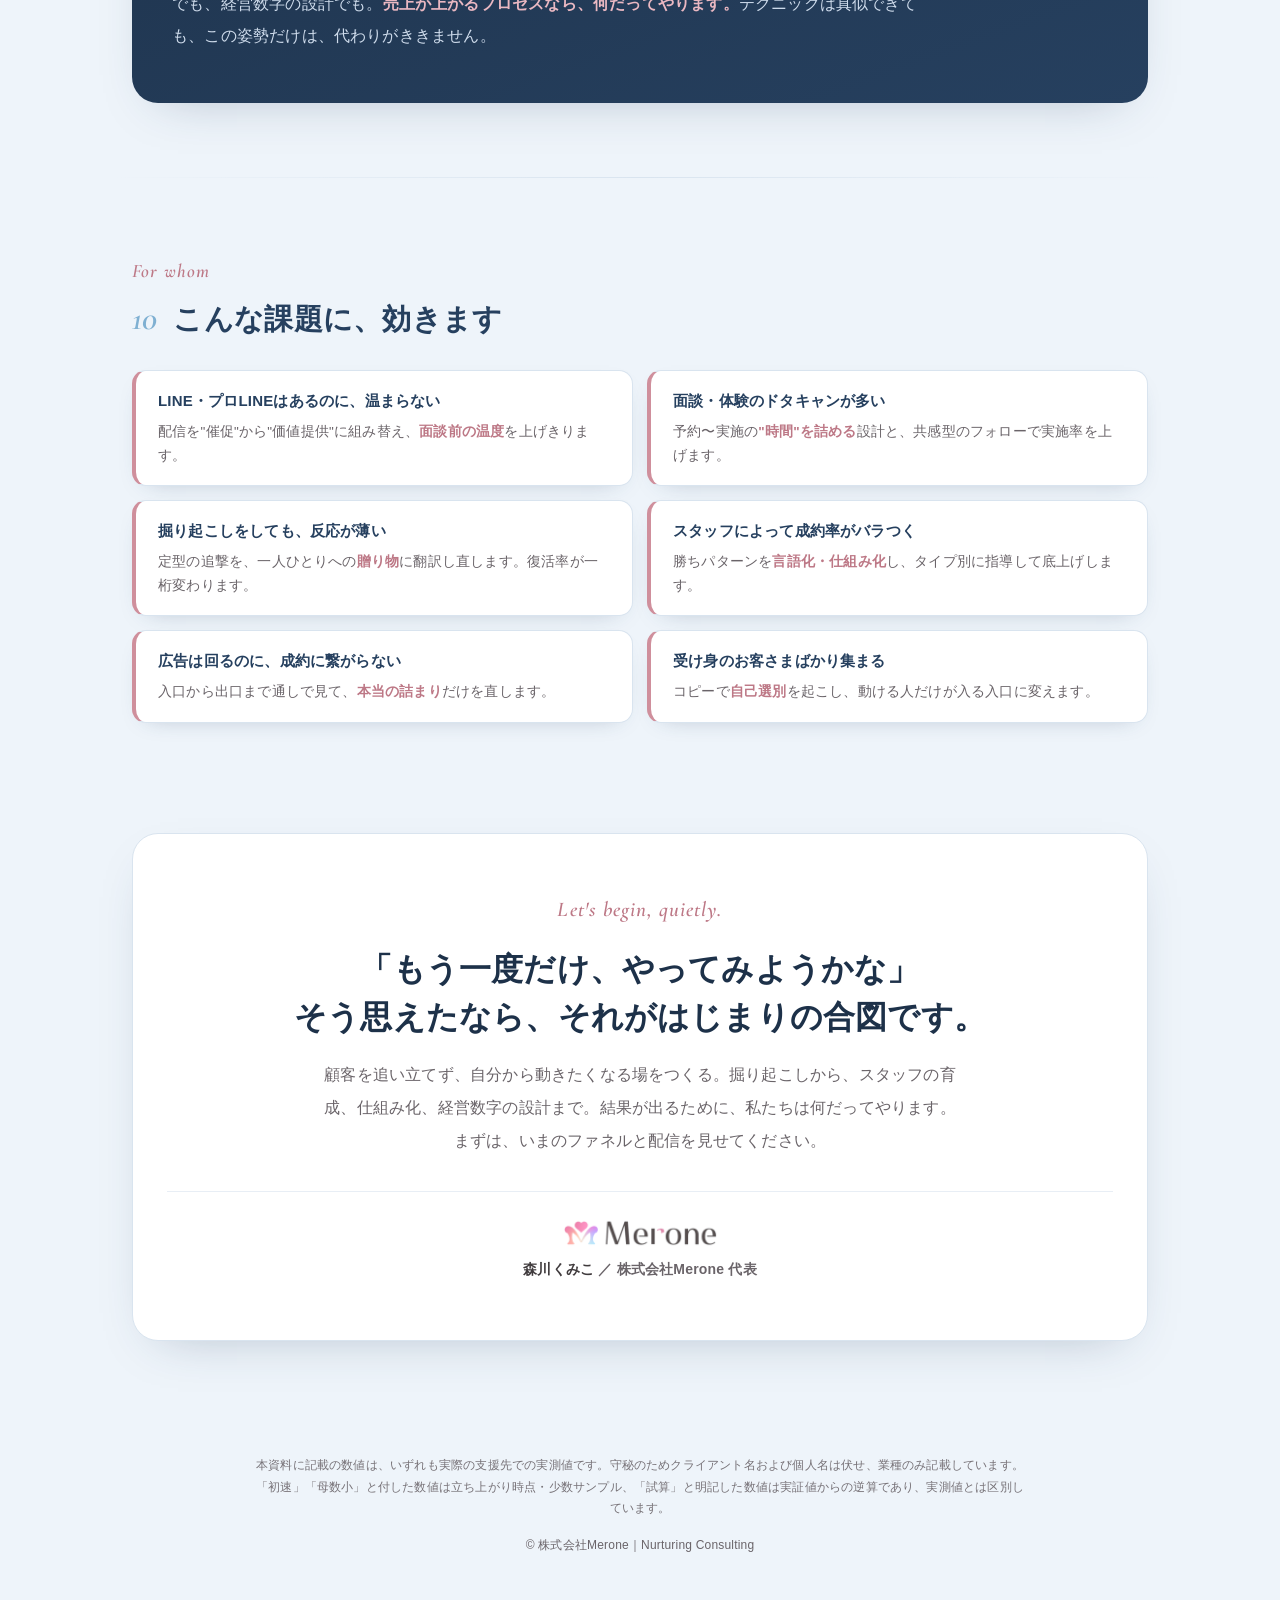
==== commit 821b96ec: "顧客調査(定性ヒアリング→ファネル再設計/配信文改訂)を追加：ヒーロー・比較表・提供範囲の起点・一気通貫 Co-Authored-By: Claude Opus 4.8 (1M context) <n" ====
--- a/index.html
+++ b/index.html
@@ -178,6 +178,18 @@
 .episodes .epc p{font-size:14.5px;color:var(--ink-soft);line-height:1.9}
 @media(max-width:560px){.episodes .ep{gap:14px;padding:20px 20px}.episodes .epn{width:30px;font-size:24px}}
 
+/* feature block (顧客調査) */
+.feature{background:var(--panel);border:1px solid color-mix(in srgb,var(--pink) 45%,var(--line));border-left:5px solid var(--pink);border-radius:20px;padding:28px 30px;box-shadow:var(--shadow);margin-bottom:20px}
+.feature .cat{font-family:"Cormorant Garamond",serif;font-style:italic;font-size:15px;color:var(--pink-deep);font-weight:600;letter-spacing:.08em}
+.feature h3{font-size:20px;color:var(--navy);font-weight:800;margin:3px 0 10px;line-height:1.5}
+.feature p{font-size:15px;color:var(--ink-soft);line-height:1.95;max-width:840px}
+.feature p b{color:var(--ink);font-weight:800}
+.feature .flow3{display:flex;flex-wrap:wrap;gap:12px;margin-top:20px}
+.feature .f{flex:1;min-width:190px;background:var(--pink-soft);border:1px solid color-mix(in srgb,var(--pink) 28%,var(--line));border-radius:14px;padding:15px 17px}
+.feature .f .k{font-family:"Cormorant Garamond",serif;font-style:italic;color:var(--pink-deep);font-size:15px;font-weight:600}
+.feature .f .t{font-size:15px;font-weight:800;color:var(--navy);margin-top:2px}
+.feature .f .d{font-size:12.5px;color:var(--ink-soft);margin-top:5px;line-height:1.65}
+
 /* ---------- funnel flow ---------- */
 .funnel{display:flex;flex-wrap:wrap;gap:10px;align-items:stretch}
 .funnel .step{flex:1;min-width:118px;background:var(--panel);border:1px solid var(--line);border-radius:14px;padding:16px 14px;text-align:center;box-shadow:var(--shadow-sm);position:relative}
@@ -253,7 +265,7 @@
   <section class="hero">
     <div class="kicker">The essence of nurturing</div>
     <h1>顧客を<span class="hl">"動かす"</span>のではなく、<br>自分から<span class="hl">動きたくなる</span>環境をつくる。</h1>
-    <p class="sub">株式会社Merone・森川くみこのナーチャリングコンサル。<b>掘り起こしは、その入り口にすぎません。</b>売上が上がるプロセスなら、スタッフの指導も、チームのマインドの立て直しも、仕組み化も——<b>結果が出るために、何だってやります。</b>その全体像を、ひとつにまとめました。</p>
+    <p class="sub">株式会社Merone・森川くみこのナーチャリングコンサル。<b>掘り起こしは、その入り口にすぎません。</b>売上が上がるプロセスなら、顧客への直接ヒアリングも、スタッフの指導も、チームのマインドの立て直しも、仕組み化も——<b>結果が出るために、何だってやります。</b>その全体像を、ひとつにまとめました。</p>
 
     <div class="proof">
       <div class="p"><div class="n">1.3%<small>→</small>15.5%</div><div class="l">離脱した顧客の復活率（約10倍）</div></div>
@@ -295,6 +307,7 @@
           <tr><td class="axis">ゴール設定</td><td class="them">顧客を動かす／コンバージョンさせる</td><td class="us">顧客が自分から動きたくなる環境をつくる</td></tr>
           <tr><td class="axis">使う枠組み</td><td class="them">4P・AIDA など一般論のあてはめ</td><td class="us">その顧客固有の「動けない心理」を特定して撃つ</td></tr>
           <tr><td class="axis">数字の見方</td><td class="them">先方指定の指標だけを最適化</td><td class="us">渡された全データから、真のボトルネック（多くは"時間"）を疑う</td></tr>
+          <tr><td class="axis">顧客の理解</td><td class="them">既存データや想像で決める</td><td class="us">電話・Zoomで直接ヒアリングし、一次情報から組み直す</td></tr>
           <tr><td class="axis">緊急性の作り方</td><td class="them">期限・先着・警告で煽る</td><td class="us">圧ゼロ・警告ゼロ。逃げ道（日程変更）を先に手渡す</td></tr>
           <tr><td class="axis">文章の単位</td><td class="them">テンプレの一斉配信</td><td class="us">1通1アクション。一斉配信でも「個別連絡」の温度で届ける</td></tr>
           <tr><td class="axis">訴求の設計</td><td class="them">全員に同じメッセージ</td><td class="us">タイプ別（主導／分析／促進／支持）に言葉と支え方を分ける</td></tr>
@@ -384,6 +397,16 @@
     <div class="eyebrow">Far beyond re-engagement</div>
     <div class="sec-head"><div class="sec-no">05</div><div class="sec-title">掘り起こしだけじゃない。結果のためなら、何でもやる</div></div>
     <p class="lead" style="margin-bottom:26px">配信文はほんの一部です。売上が上がるプロセスなら、領域を選びません。実際にカバーしてきた範囲です。</p>
+    <div class="feature">
+      <div class="cat">Voice of customer</div>
+      <h3>すべての起点は、顧客に直接聞くこと（定性調査）</h3>
+      <p>推測でファネルは組みません。電話やZoomで顧客お一人おひとりに<b>直接ヒアリング</b>し、そのアンケートと生の声を読み解きます。そこで見えた"本当の詰まり"を根拠に、<b>ファネルを組み直し、配信文を書き換えます。</b>机上ではなく、一次情報から始めます。</p>
+      <div class="flow3">
+        <div class="f"><div class="k">01</div><div class="t">聞く</div><div class="d">電話・Zoomで顧客に定性ヒアリング</div></div>
+        <div class="f"><div class="k">02</div><div class="t">読み解く</div><div class="d">アンケートと生の声を分析し、詰まりを特定</div></div>
+        <div class="f"><div class="k">03</div><div class="t">組み直す</div><div class="d">ファネルを再設計し、配信文を書き換える</div></div>
+      </div>
+    </div>
     <div class="scope">
       <div class="s"><div class="cat">A</div><h3>ナーチャリング設計・配信文</h3><ul>
         <li>登録直後〜面談前〜当日〜キャンセル後まで、<b>シナリオ全体を再設計</b>（配信数を20通超→10通前後へ半減）</li>
@@ -455,7 +478,7 @@
       <div class="step"><div class="k">07</div><div class="t">フォロー</div><div class="d">キャンセルも共感で復活</div></div>
     </div>
     <p class="funnel-note">面談の成約は、<b>座らせる"前"</b>で決まります。だからナーチャリングは、ファネル全体の温度設計そのものです。</p>
-    <p class="mini-note" style="text-align:center;max-width:820px;margin:16px auto 0">実際に1社の中で、広告の数値設計 → 競合を分解したLP → LINE内予約への構造転換 → 検定設計込みのA/B配信 → 会話ログ分析による面談トークの言語化 → クローザーの査定と指導 → キャンセル後フォローの自動化まで、連続してカバーしています。ここが「掘り起こしだけの外注」との決定的な違いです。</p>
+    <p class="mini-note" style="text-align:center;max-width:820px;margin:16px auto 0">実際に1社の中で、顧客への定性ヒアリング → 広告の数値設計 → 競合を分解したLP → LINE内予約への構造転換 → 検定設計込みのA/B配信 → 会話ログ分析による面談トークの言語化 → クローザーの査定と指導 → キャンセル後フォローの自動化まで、連続してカバーしています。ここが「掘り起こしだけの外注」との決定的な違いです。</p>
   </section>
 </div>
 
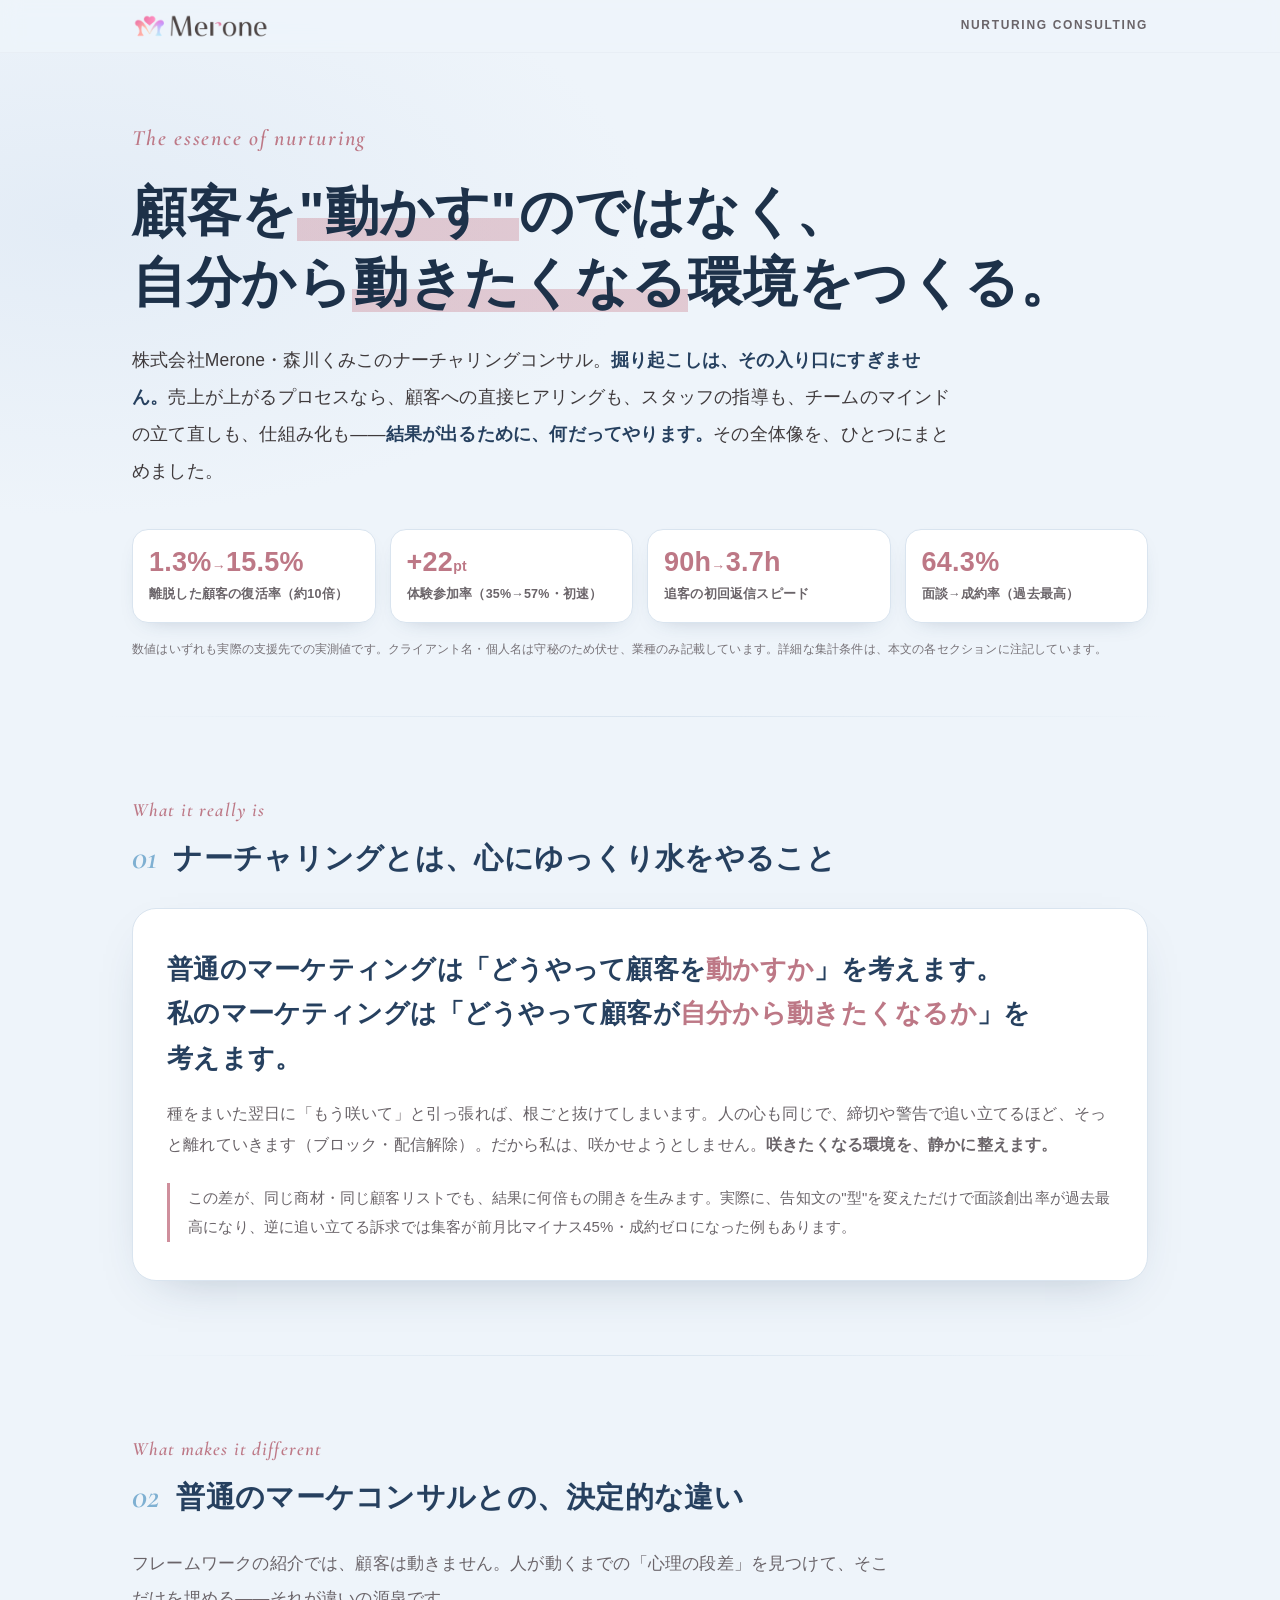
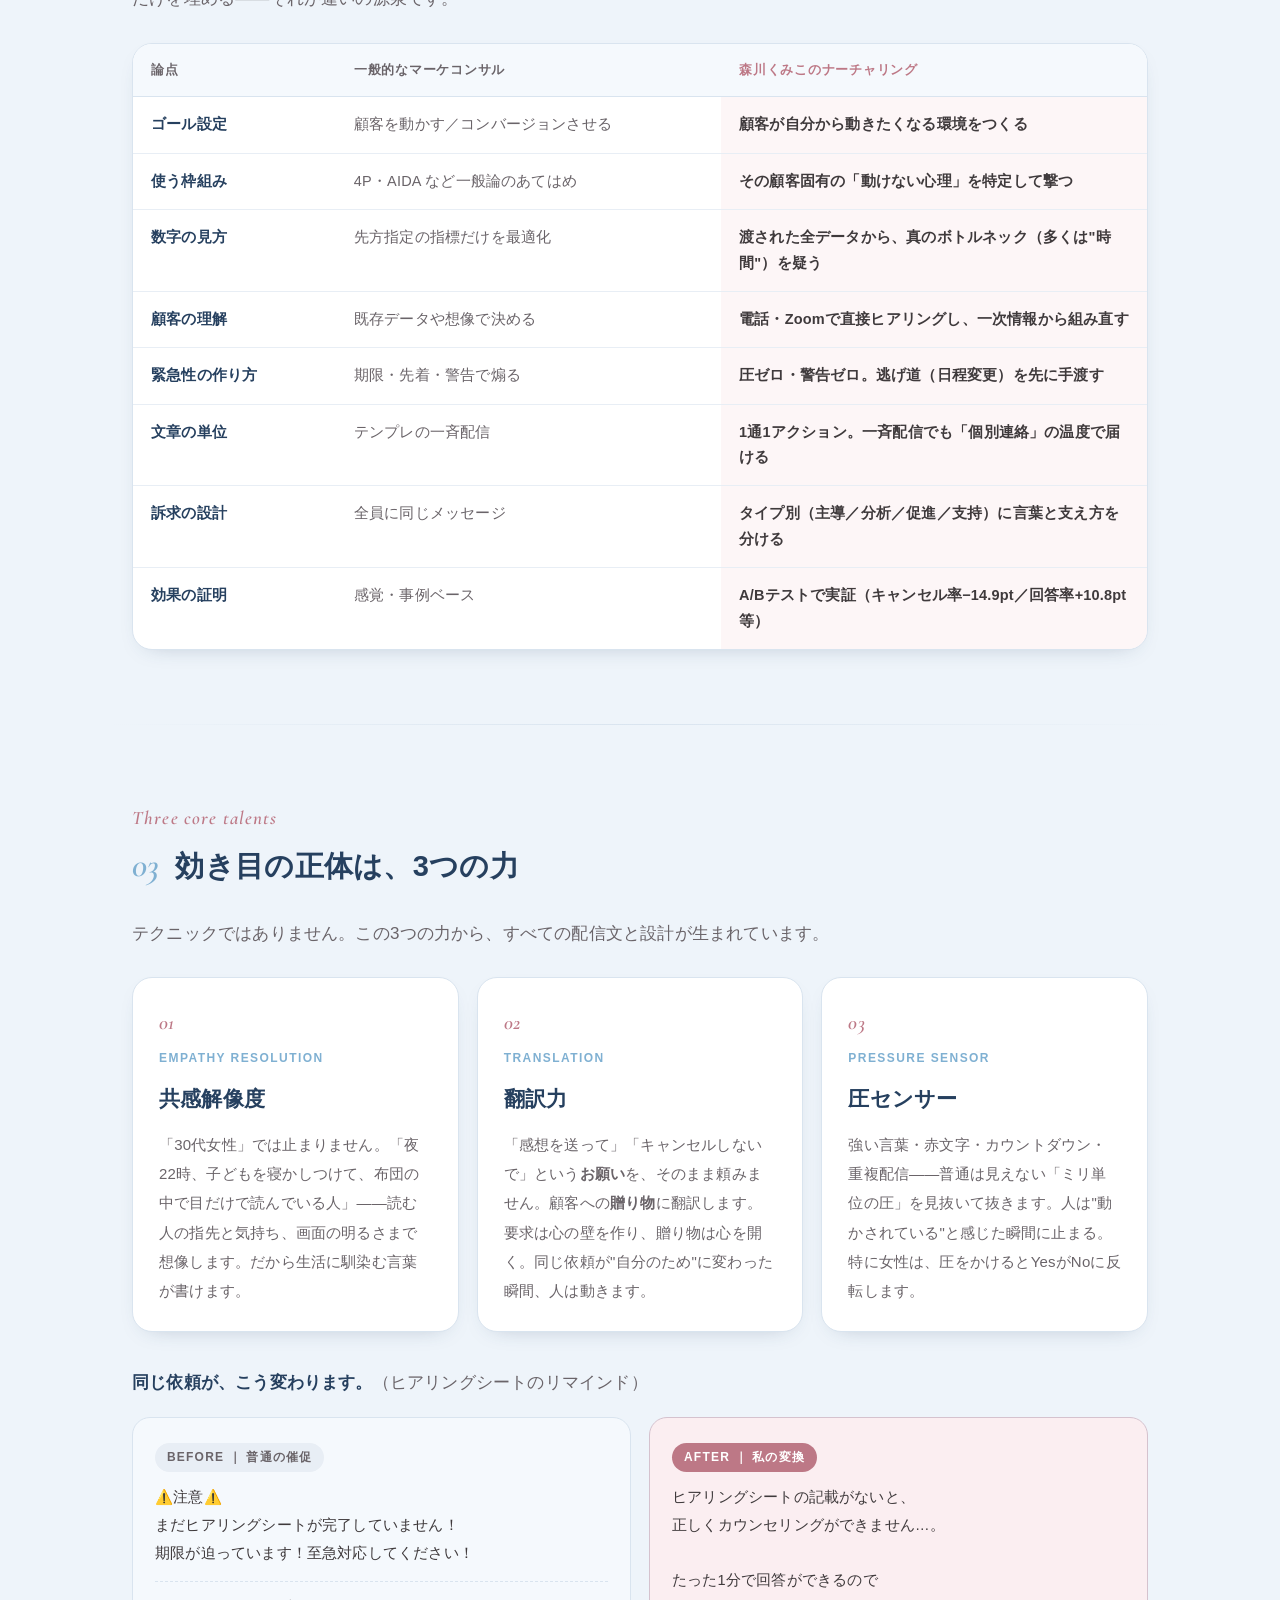
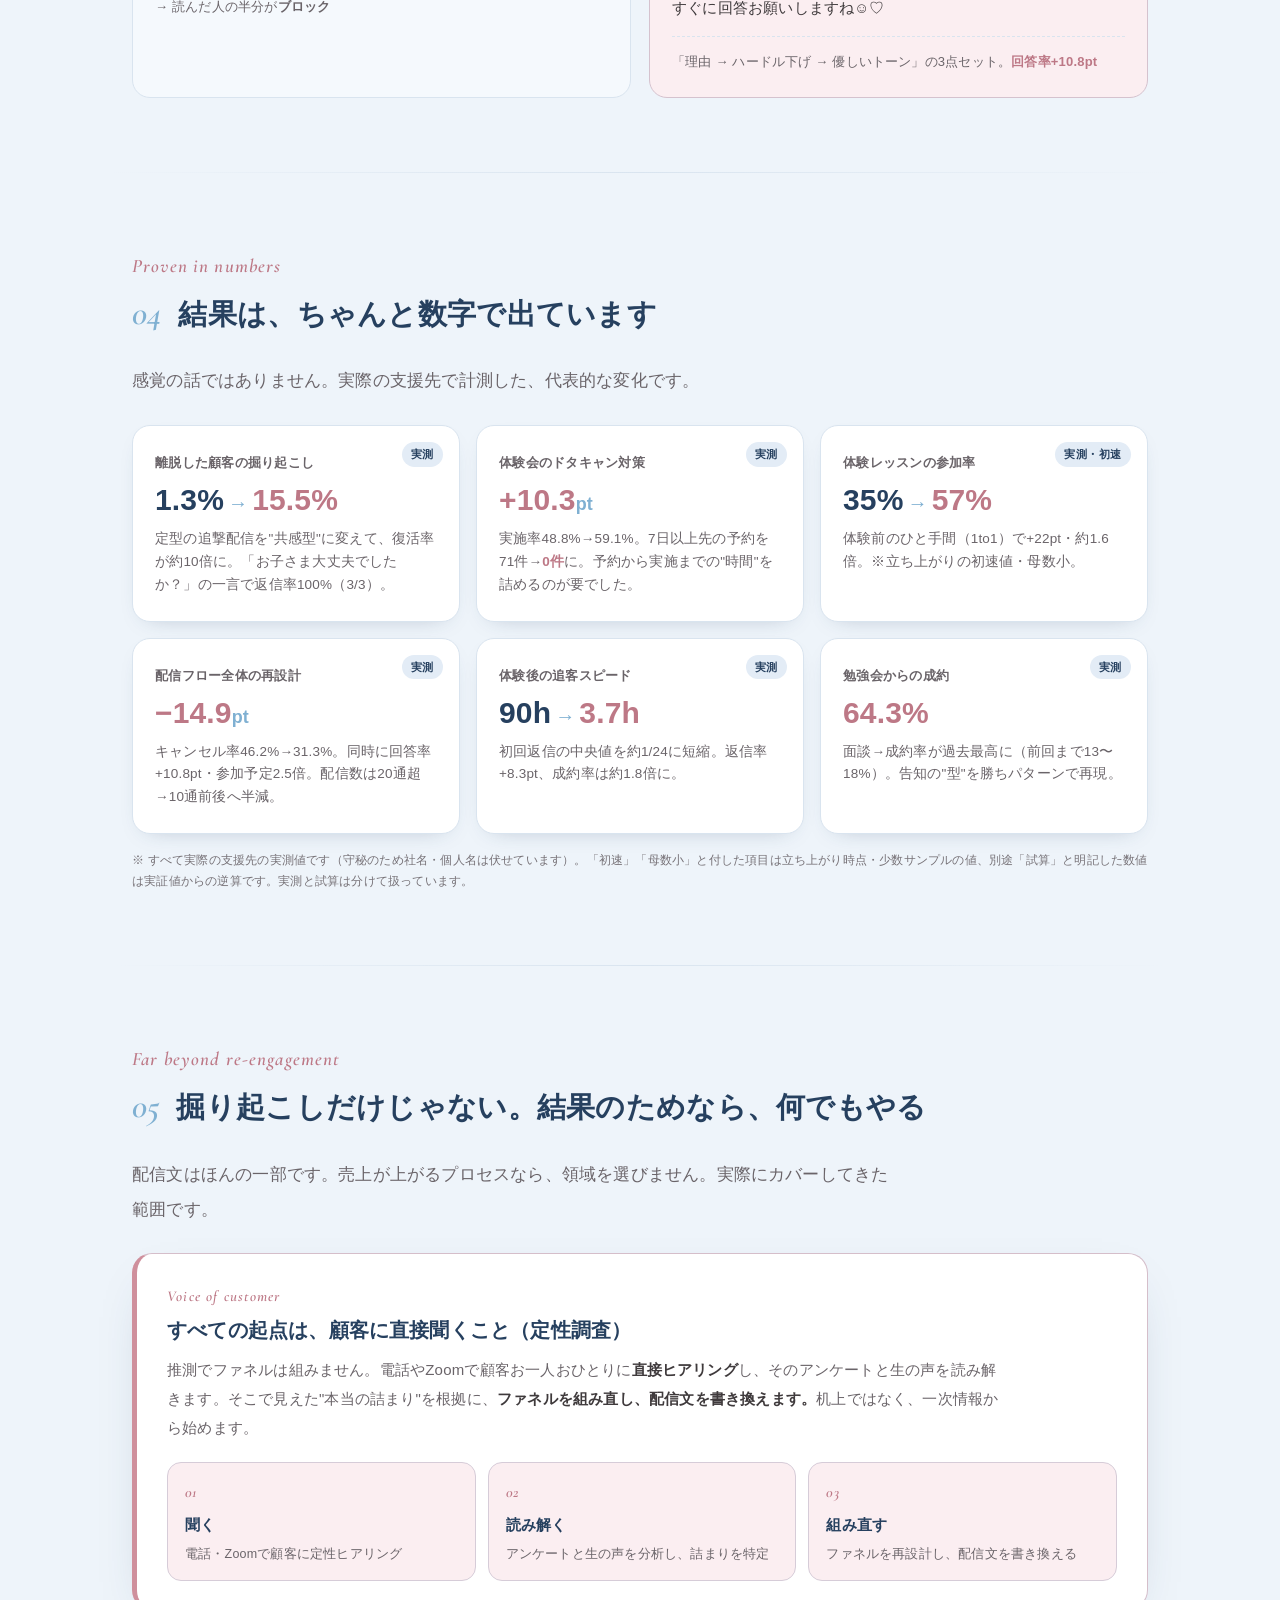
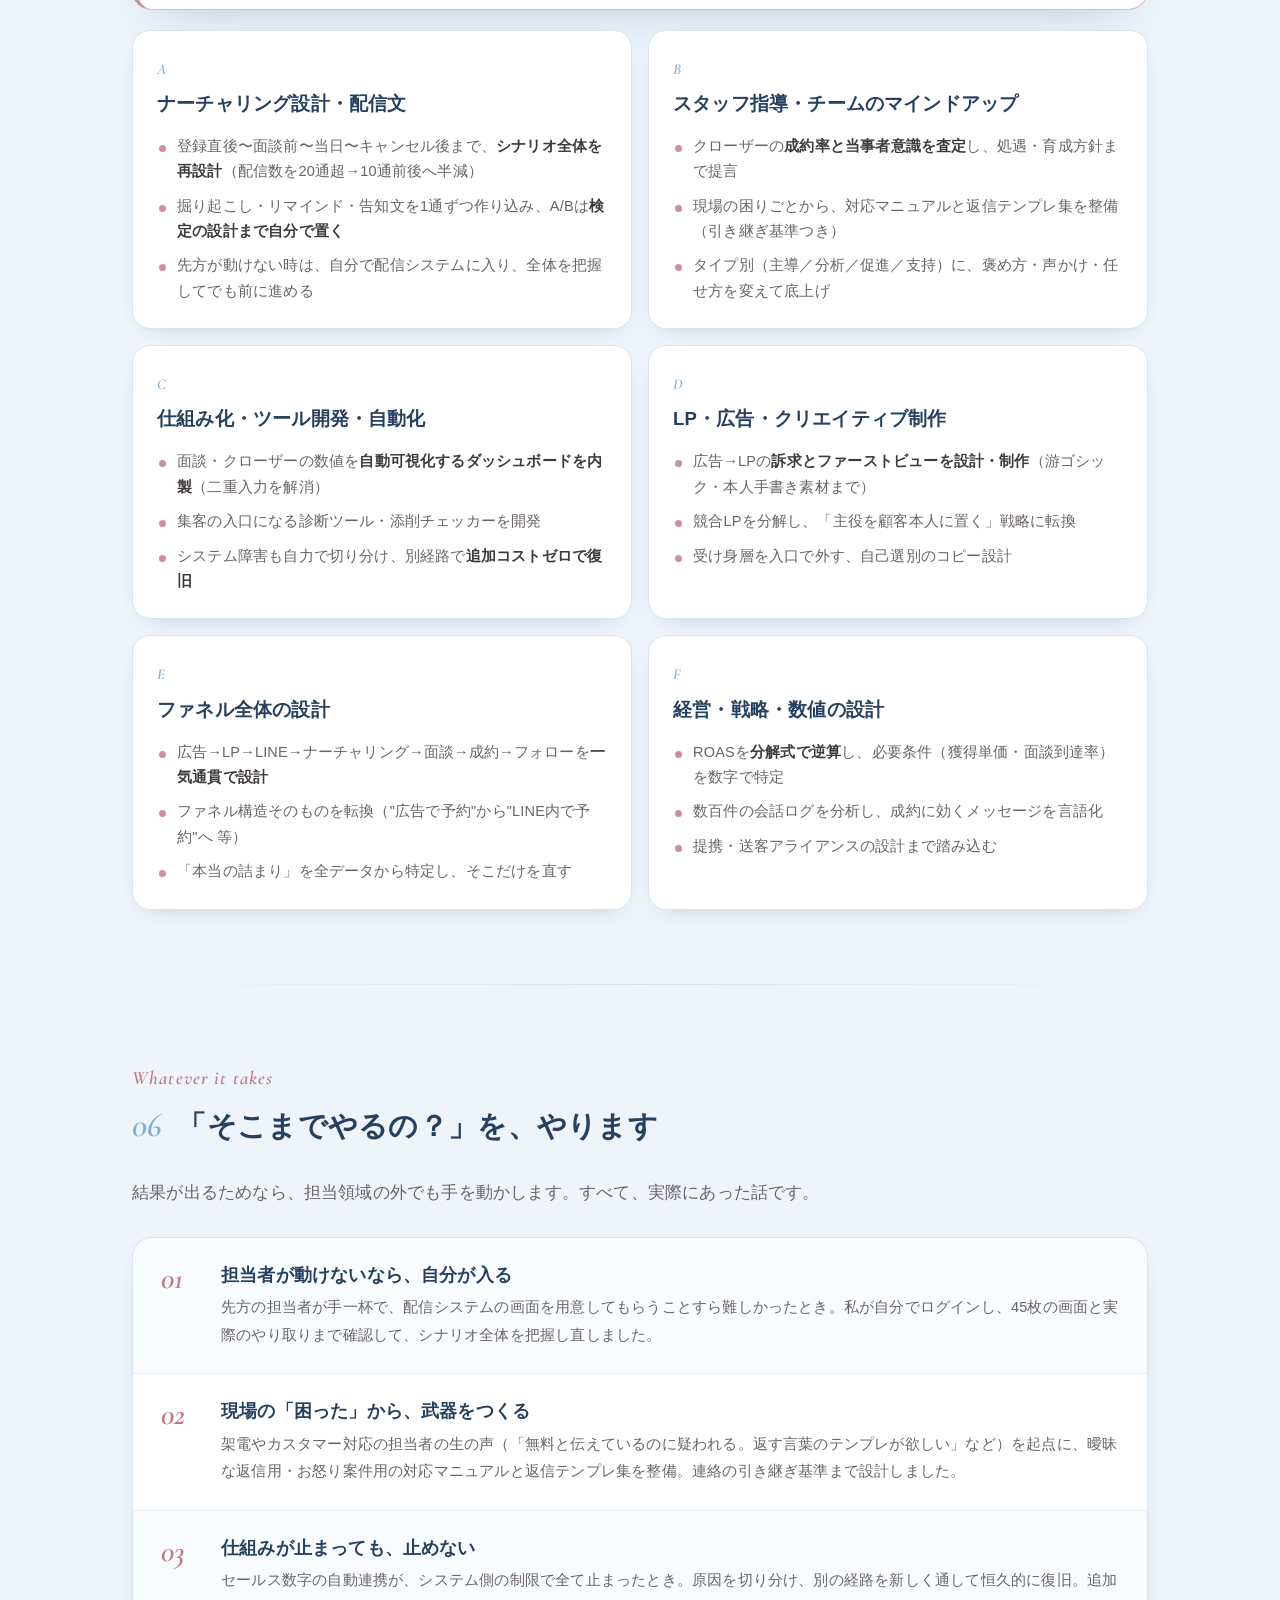
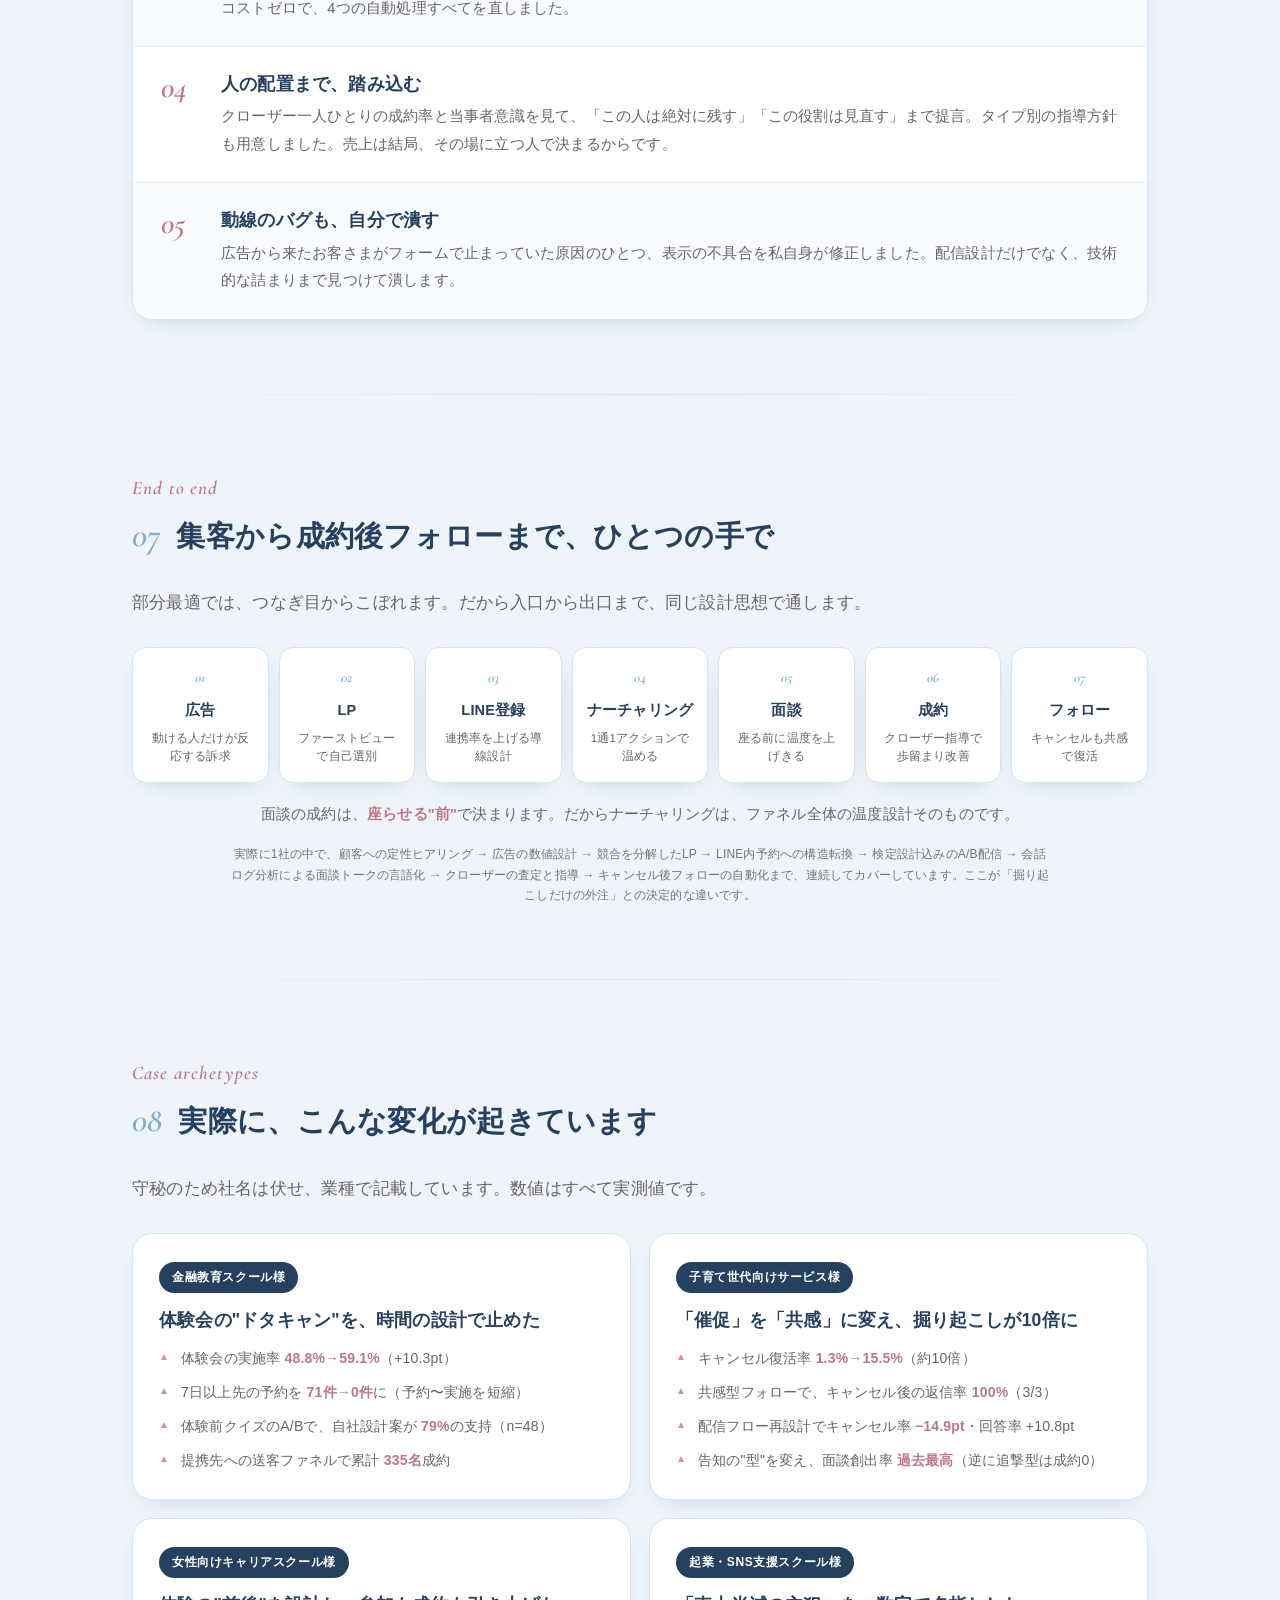
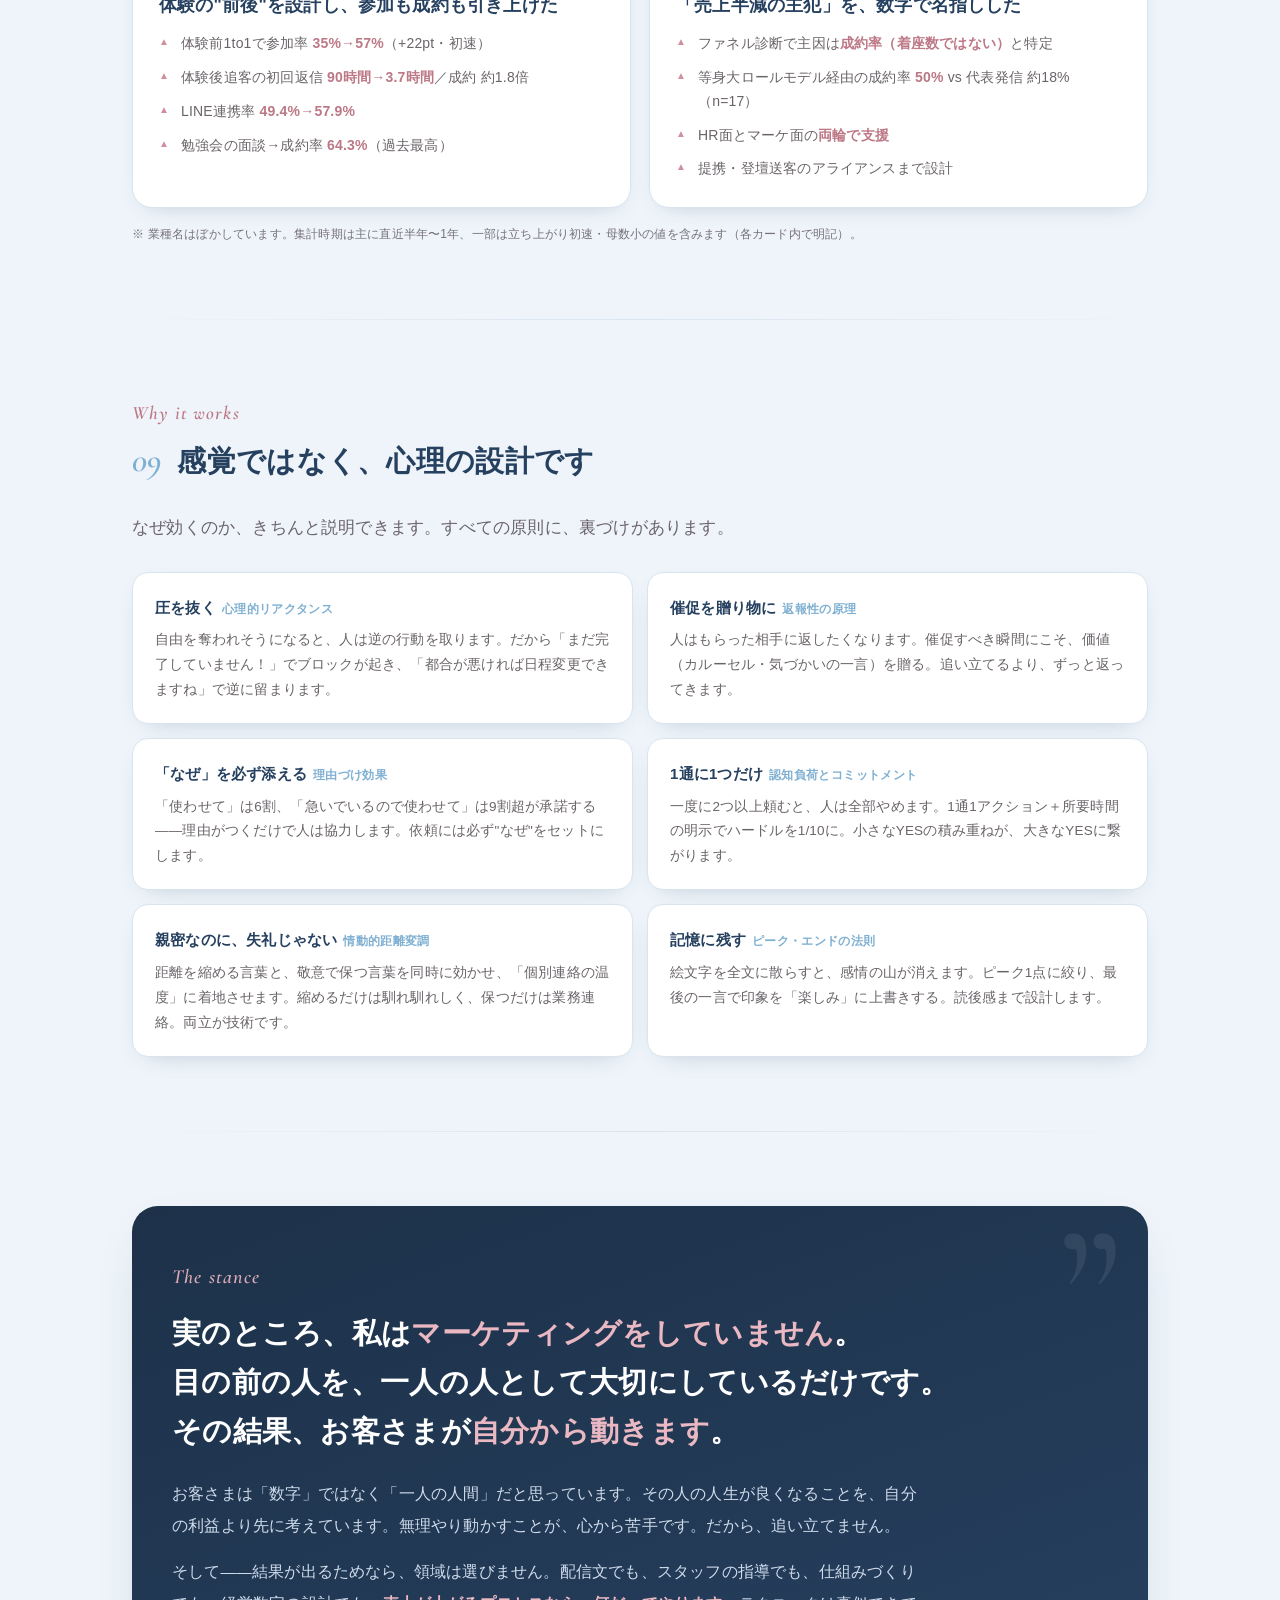
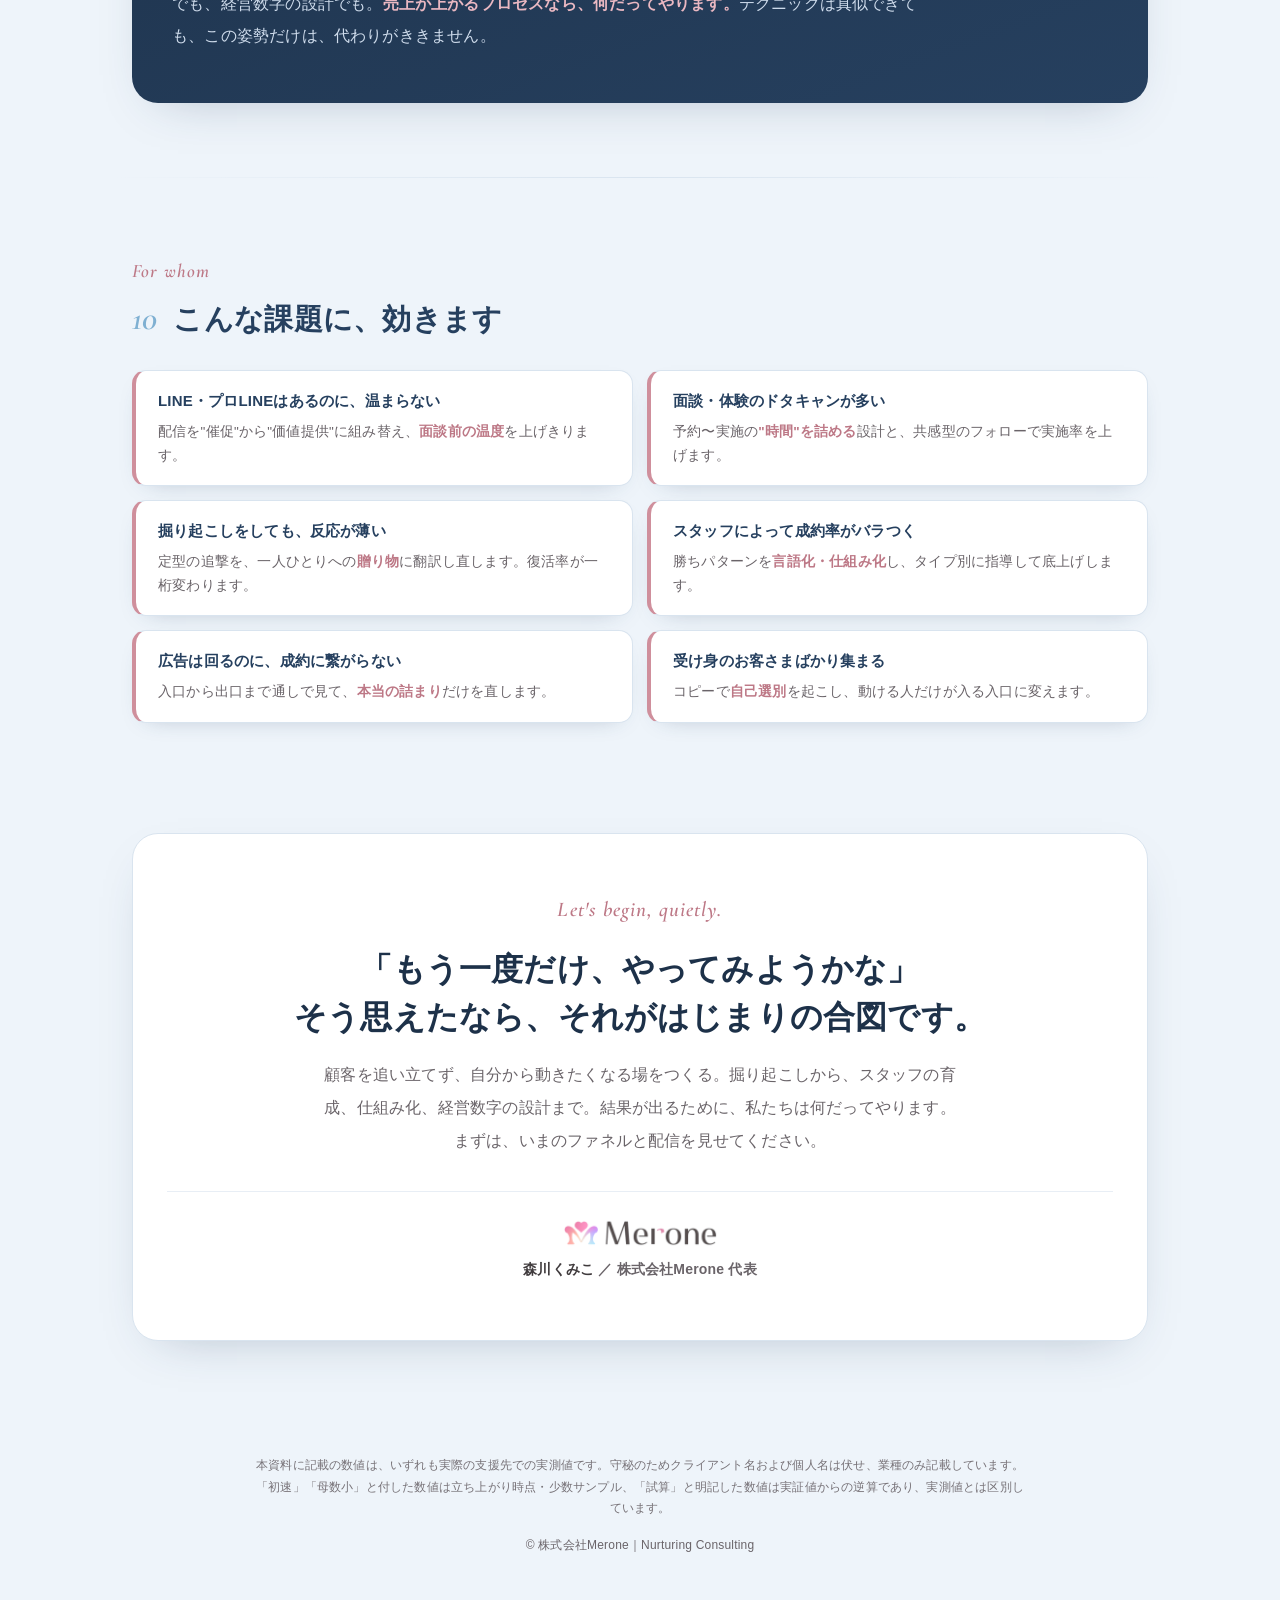
==== commit 48295378: "単独『くみこ』表記を『私の変換』に修正／スマホ改行を最適化(auto-phrase・ヒーロー3行化・overflow-xガード) Co-Authored-By: Claude Opus 4.8 (1M" ====
--- a/index.html
+++ b/index.html
@@ -34,7 +34,8 @@
 }
 /* light-only brand deck — dark-mode overrides intentionally removed for consistent Merone palette */
 *{box-sizing:border-box;margin:0;padding:0}
-html{scroll-behavior:smooth}
+html{scroll-behavior:smooth;overflow-x:hidden}
+body{overflow-x:hidden}
 body{
   background:
     radial-gradient(1200px 620px at 82% -8%, var(--pink-soft) 0%, rgba(0,0,0,0) 55%),
@@ -47,6 +48,11 @@
   letter-spacing:.012em;
 }
 .serif{font-family:"Cormorant Garamond","Times New Roman",serif;font-style:italic;letter-spacing:.02em}
+/* Japanese phrase-aware wrapping: normal flow wrapping (never overflow) + phrase-aware break where supported */
+.nb{white-space:normal}
+.hero h1,.sec-title,.reframe .big,.stance h2,.closing h2,.case h3{word-break:auto-phrase;overflow-wrap:anywhere}
+.mob{display:none}
+@media(max-width:560px){.mob{display:inline}}
 img{max-width:100%;display:block}
 
 /* ---------- layout ---------- */
@@ -81,7 +87,7 @@
 .hero .kicker{font-family:"Cormorant Garamond",serif;font-style:italic;font-size:22px;color:var(--pink-deep);letter-spacing:.08em;font-weight:600}
 .hero h1{
   font-size:clamp(30px,6vw,54px);font-weight:900;color:var(--navy-deep);
-  line-height:1.32;margin:16px 0 24px;letter-spacing:.01em;text-wrap:balance;
+  line-height:1.32;margin:16px 0 24px;letter-spacing:.01em;
 }
 .hero h1 .hl{
   background:linear-gradient(transparent 62%, color-mix(in srgb,var(--pink) 42%,transparent) 62%);
@@ -264,7 +270,7 @@
 <div class="wrap">
   <section class="hero">
     <div class="kicker">The essence of nurturing</div>
-    <h1>顧客を<span class="hl">"動かす"</span>のではなく、<br>自分から<span class="hl">動きたくなる</span>環境をつくる。</h1>
+    <h1><span class="nb">顧客を</span><wbr><span class="nb hl">"動かす"</span><wbr><span class="nb">のではなく、</span><br><span class="nb">自分から</span><wbr><span class="nb hl">動きたくなる</span><br class="mob"><wbr><span class="nb">環境を</span><wbr><span class="nb">つくる。</span></h1>
     <p class="sub">株式会社Merone・森川くみこのナーチャリングコンサル。<b>掘り起こしは、その入り口にすぎません。</b>売上が上がるプロセスなら、顧客への直接ヒアリングも、スタッフの指導も、チームのマインドの立て直しも、仕組み化も——<b>結果が出るために、何だってやります。</b>その全体像を、ひとつにまとめました。</p>
 
     <div class="proof">
@@ -283,9 +289,9 @@
 <div class="wrap">
   <section>
     <div class="eyebrow">What it really is</div>
-    <div class="sec-head"><div class="sec-no">01</div><div class="sec-title">ナーチャリングとは、心にゆっくり水をやること</div></div>
+    <div class="sec-head"><div class="sec-no">01</div><div class="sec-title"><span class="nb">ナーチャリングとは、</span><wbr><span class="nb">心に</span><wbr><span class="nb">ゆっくり</span><wbr><span class="nb">水を</span><wbr><span class="nb">やること</span></div></div>
     <div class="reframe">
-      <div class="big">普通のマーケティングは「どうやって顧客を<span class="accent">動かすか</span>」を考えます。<br>私のマーケティングは「どうやって顧客が<span class="accent">自分から動きたくなるか</span>」を考えます。</div>
+      <div class="big"><span class="nb">普通の</span><wbr><span class="nb">マーケティングは</span><wbr><span class="nb">「どうやって</span><wbr><span class="nb">顧客を</span><wbr><span class="nb accent">動かすか</span><wbr><span class="nb">」を考えます。</span><br><span class="nb">私の</span><wbr><span class="nb">マーケティングは</span><wbr><span class="nb">「どうやって</span><wbr><span class="nb">顧客が</span><wbr><span class="nb accent">自分から動きたくなるか</span><wbr><span class="nb">」を考えます。</span></div>
       <div class="note">種をまいた翌日に「もう咲いて」と引っ張れば、根ごと抜けてしまいます。人の心も同じで、締切や警告で追い立てるほど、そっと離れていきます（ブロック・配信解除）。だから私は、咲かせようとしません。<b>咲きたくなる環境を、静かに整えます。</b></div>
       <div class="quote">この差が、同じ商材・同じ顧客リストでも、結果に何倍もの開きを生みます。実際に、告知文の"型"を変えただけで面談創出率が過去最高になり、逆に追い立てる訴求では集客が前月比マイナス45%・成約ゼロになった例もあります。</div>
     </div>
@@ -298,7 +304,7 @@
 <div class="wrap">
   <section>
     <div class="eyebrow">What makes it different</div>
-    <div class="sec-head"><div class="sec-no">02</div><div class="sec-title">普通のマーケコンサルとの、決定的な違い</div></div>
+    <div class="sec-head"><div class="sec-no">02</div><div class="sec-title"><span class="nb">普通の</span><wbr><span class="nb">マーケコンサルとの、</span><wbr><span class="nb">決定的な</span><wbr><span class="nb">違い</span></div></div>
     <p class="lead" style="margin-bottom:26px">フレームワークの紹介では、顧客は動きません。人が動くまでの「心理の段差」を見つけて、そこだけを埋める——それが違いの源泉です。</p>
     <div class="tblwrap">
       <table class="cmp">
@@ -324,7 +330,7 @@
 <div class="wrap">
   <section>
     <div class="eyebrow">Three core talents</div>
-    <div class="sec-head"><div class="sec-no">03</div><div class="sec-title">効き目の正体は、3つの力</div></div>
+    <div class="sec-head"><div class="sec-no">03</div><div class="sec-title"><span class="nb">効き目の</span><wbr><span class="nb">正体は、</span><wbr><span class="nb">3つの力</span></div></div>
     <p class="lead" style="margin-bottom:26px">テクニックではありません。この3つの力から、すべての配信文と設計が生まれています。</p>
     <div class="grid g3">
       <div class="card talent">
@@ -356,7 +362,7 @@
           <div class="res">→ 読んだ人の半分が<b style="color:var(--ink-soft)">ブロック</b></div>
         </div>
         <div class="box after">
-          <span class="lab">AFTER ｜ くみこの変換</span>
+          <span class="lab">AFTER ｜ 私の変換</span>
           <div class="msg">ヒアリングシートの記載がないと、
 正しくカウンセリングができません…。
 
@@ -375,7 +381,7 @@
 <div class="wrap">
   <section>
     <div class="eyebrow">Proven in numbers</div>
-    <div class="sec-head"><div class="sec-no">04</div><div class="sec-title">結果は、ちゃんと数字で出ています</div></div>
+    <div class="sec-head"><div class="sec-no">04</div><div class="sec-title"><span class="nb">結果は、</span><wbr><span class="nb">ちゃんと</span><wbr><span class="nb">数字で</span><wbr><span class="nb">出ています</span></div></div>
     <p class="lead" style="margin-bottom:26px">感覚の話ではありません。実際の支援先で計測した、代表的な変化です。</p>
     <div class="stats">
       <div class="stat"><span class="tagv">実測</span><div class="flow">離脱した顧客の掘り起こし</div><div class="big"><span class="mono">1.3%</span><span class="to">→</span><span class="up mono">15.5%</span></div><div class="cap">定型の追撃配信を"共感型"に変えて、復活率が約10倍に。「お子さま大丈夫でしたか？」の一言で返信率100%（3/3）。</div></div>
@@ -395,7 +401,7 @@
 <div class="wrap">
   <section>
     <div class="eyebrow">Far beyond re-engagement</div>
-    <div class="sec-head"><div class="sec-no">05</div><div class="sec-title">掘り起こしだけじゃない。結果のためなら、何でもやる</div></div>
+    <div class="sec-head"><div class="sec-no">05</div><div class="sec-title"><span class="nb">掘り起こし</span><wbr><span class="nb">だけじゃない。</span><wbr><span class="nb">結果の</span><wbr><span class="nb">ためなら、</span><wbr><span class="nb">何でもやる</span></div></div>
     <p class="lead" style="margin-bottom:26px">配信文はほんの一部です。売上が上がるプロセスなら、領域を選びません。実際にカバーしてきた範囲です。</p>
     <div class="feature">
       <div class="cat">Voice of customer</div>
@@ -448,7 +454,7 @@
 <div class="wrap">
   <section>
     <div class="eyebrow">Whatever it takes</div>
-    <div class="sec-head"><div class="sec-no">06</div><div class="sec-title">「そこまでやるの？」を、やります</div></div>
+    <div class="sec-head"><div class="sec-no">06</div><div class="sec-title"><span class="nb">「そこまで</span><wbr><span class="nb">やるの？」を、</span><wbr><span class="nb">やります</span></div></div>
     <p class="lead" style="margin-bottom:26px">結果が出るためなら、担当領域の外でも手を動かします。すべて、実際にあった話です。</p>
     <div class="episodes">
       <div class="ep"><div class="epn">01</div><div class="epc"><h3>担当者が動けないなら、自分が入る</h3><p>先方の担当者が手一杯で、配信システムの画面を用意してもらうことすら難しかったとき。私が自分でログインし、45枚の画面と実際のやり取りまで確認して、シナリオ全体を把握し直しました。</p></div></div>
@@ -466,7 +472,7 @@
 <div class="wrap">
   <section>
     <div class="eyebrow">End to end</div>
-    <div class="sec-head"><div class="sec-no">07</div><div class="sec-title">集客から成約後フォローまで、ひとつの手で</div></div>
+    <div class="sec-head"><div class="sec-no">07</div><div class="sec-title"><span class="nb">集客から</span><wbr><span class="nb">成約後</span><wbr><span class="nb">フォローまで、</span><wbr><span class="nb">ひとつの手で</span></div></div>
     <p class="lead" style="margin-bottom:26px">部分最適では、つなぎ目からこぼれます。だから入口から出口まで、同じ設計思想で通します。</p>
     <div class="funnel">
       <div class="step"><div class="k">01</div><div class="t">広告</div><div class="d">動ける人だけが反応する訴求</div></div>
@@ -488,12 +494,12 @@
 <div class="wrap">
   <section>
     <div class="eyebrow">Case archetypes</div>
-    <div class="sec-head"><div class="sec-no">08</div><div class="sec-title">実際に、こんな変化が起きています</div></div>
+    <div class="sec-head"><div class="sec-no">08</div><div class="sec-title"><span class="nb">実際に、</span><wbr><span class="nb">こんな変化が</span><wbr><span class="nb">起きています</span></div></div>
     <p class="lead" style="margin-bottom:26px">守秘のため社名は伏せ、業種で記載しています。数値はすべて実測値です。</p>
     <div class="grid g2">
       <div class="case">
         <span class="seg">金融教育スクール様</span>
-        <h3>体験会の"ドタキャン"を、時間の設計で止めた</h3>
+        <h3><span class="nb">体験会の"ドタキャン"を、</span><wbr><span class="nb">時間の設計で</span><wbr><span class="nb">止めた</span></h3>
         <ul>
           <li>体験会の実施率 <b>48.8%→59.1%</b>（+10.3pt）</li>
           <li>7日以上先の予約を <b>71件→0件</b>に（予約〜実施を短縮）</li>
@@ -503,7 +509,7 @@
       </div>
       <div class="case">
         <span class="seg">子育て世代向けサービス様</span>
-        <h3>「催促」を「共感」に変え、掘り起こしが10倍に</h3>
+        <h3><span class="nb">「催促」を</span><wbr><span class="nb">「共感」に変え、</span><wbr><span class="nb">掘り起こしが</span><wbr><span class="nb">10倍に</span></h3>
         <ul>
           <li>キャンセル復活率 <b>1.3%→15.5%</b>（約10倍）</li>
           <li>共感型フォローで、キャンセル後の返信率 <b>100%</b>（3/3）</li>
@@ -513,7 +519,7 @@
       </div>
       <div class="case">
         <span class="seg">女性向けキャリアスクール様</span>
-        <h3>体験の"前後"を設計し、参加も成約も引き上げた</h3>
+        <h3><span class="nb">体験の"前後"を</span><wbr><span class="nb">設計し、</span><wbr><span class="nb">参加も成約も</span><wbr><span class="nb">引き上げた</span></h3>
         <ul>
           <li>体験前1to1で参加率 <b>35%→57%</b>（+22pt・初速）</li>
           <li>体験後追客の初回返信 <b>90時間→3.7時間</b>／成約 約1.8倍</li>
@@ -523,7 +529,7 @@
       </div>
       <div class="case">
         <span class="seg">起業・SNS支援スクール様</span>
-        <h3>「売上半減の主犯」を、数字で名指しした</h3>
+        <h3><span class="nb">「売上半減の主犯」を、</span><wbr><span class="nb">数字で</span><wbr><span class="nb">名指しした</span></h3>
         <ul>
           <li>ファネル診断で主因は<b>成約率（着座数ではない）</b>と特定</li>
           <li>等身大ロールモデル経由の成約率 <b>50%</b> vs 代表発信 約18%（n=17）</li>
@@ -542,7 +548,7 @@
 <div class="wrap">
   <section>
     <div class="eyebrow">Why it works</div>
-    <div class="sec-head"><div class="sec-no">09</div><div class="sec-title">感覚ではなく、心理の設計です</div></div>
+    <div class="sec-head"><div class="sec-no">09</div><div class="sec-title"><span class="nb">感覚では</span><wbr><span class="nb">なく、</span><wbr><span class="nb">心理の</span><wbr><span class="nb">設計です</span></div></div>
     <p class="lead" style="margin-bottom:26px">なぜ効くのか、きちんと説明できます。すべての原則に、裏づけがあります。</p>
     <div class="psy">
       <div class="p"><div class="th">圧を抜く<span>心理的リアクタンス</span></div><p>自由を奪われそうになると、人は逆の行動を取ります。だから「まだ完了していません！」でブロックが起き、「都合が悪ければ日程変更できますね」で逆に留まります。</p></div>
@@ -562,7 +568,7 @@
   <section>
     <div class="stance">
       <div class="e">The stance</div>
-      <h2>実のところ、私は<em>マーケティングをしていません</em>。<br>目の前の人を、一人の人として大切にしているだけです。<br>その結果、お客さまが<em>自分から動きます</em>。</h2>
+      <h2><span class="nb">実のところ、</span><wbr><span class="nb">私は</span><wbr><em class="nb">マーケティングを</em><wbr><em class="nb">していません</em>。<br><span class="nb">目の前の人を、</span><wbr><span class="nb">一人の人として</span><wbr><span class="nb">大切にしているだけです。</span><br><span class="nb">その結果、</span><wbr><span class="nb">お客さまが</span><wbr><em class="nb">自分から</em><wbr><em class="nb">動きます</em>。</h2>
       <p>お客さまは「数字」ではなく「一人の人間」だと思っています。その人の人生が良くなることを、自分の利益より先に考えています。無理やり動かすことが、心から苦手です。だから、追い立てません。</p>
       <p>そして——結果が出るためなら、領域は選びません。配信文でも、スタッフの指導でも、仕組みづくりでも、経営数字の設計でも。<b style="color:#eab8c2;font-weight:800">売上が上がるプロセスなら、何だってやります。</b>テクニックは真似できても、この姿勢だけは、代わりがききません。</p>
     </div>
@@ -575,7 +581,7 @@
 <div class="wrap">
   <section>
     <div class="eyebrow">For whom</div>
-    <div class="sec-head"><div class="sec-no">10</div><div class="sec-title">こんな課題に、効きます</div></div>
+    <div class="sec-head"><div class="sec-no">10</div><div class="sec-title"><span class="nb">こんな課題に、</span><wbr><span class="nb">効きます</span></div></div>
     <div class="whom">
       <div class="w"><div class="q">LINE・プロLINEはあるのに、温まらない</div><div class="a">配信を"催促"から"価値提供"に組み替え、<b>面談前の温度</b>を上げきります。</div></div>
       <div class="w"><div class="q">面談・体験のドタキャンが多い</div><div class="a">予約〜実施の<b>"時間"を詰める</b>設計と、共感型のフォローで実施率を上げます。</div></div>
@@ -592,7 +598,7 @@
   <section style="padding-top:36px">
     <div class="closing">
       <div class="e">Let's begin, quietly.</div>
-      <h2>「もう一度だけ、やってみようかな」<br>そう思えたなら、それがはじまりの合図です。</h2>
+      <h2><span class="nb">「もう一度だけ、</span><wbr><span class="nb">やってみようかな」</span><br><span class="nb">そう思えたなら、</span><wbr><span class="nb">それが</span><wbr><span class="nb">はじまりの</span><wbr><span class="nb">合図です。</span></h2>
       <p>顧客を追い立てず、自分から動きたくなる場をつくる。掘り起こしから、スタッフの育成、仕組み化、経営数字の設計まで。結果が出るために、私たちは何だってやります。まずは、いまのファネルと配信を見せてください。</p>
       <div class="sign">
         <img src="merone-logo.png" alt="Merone">
